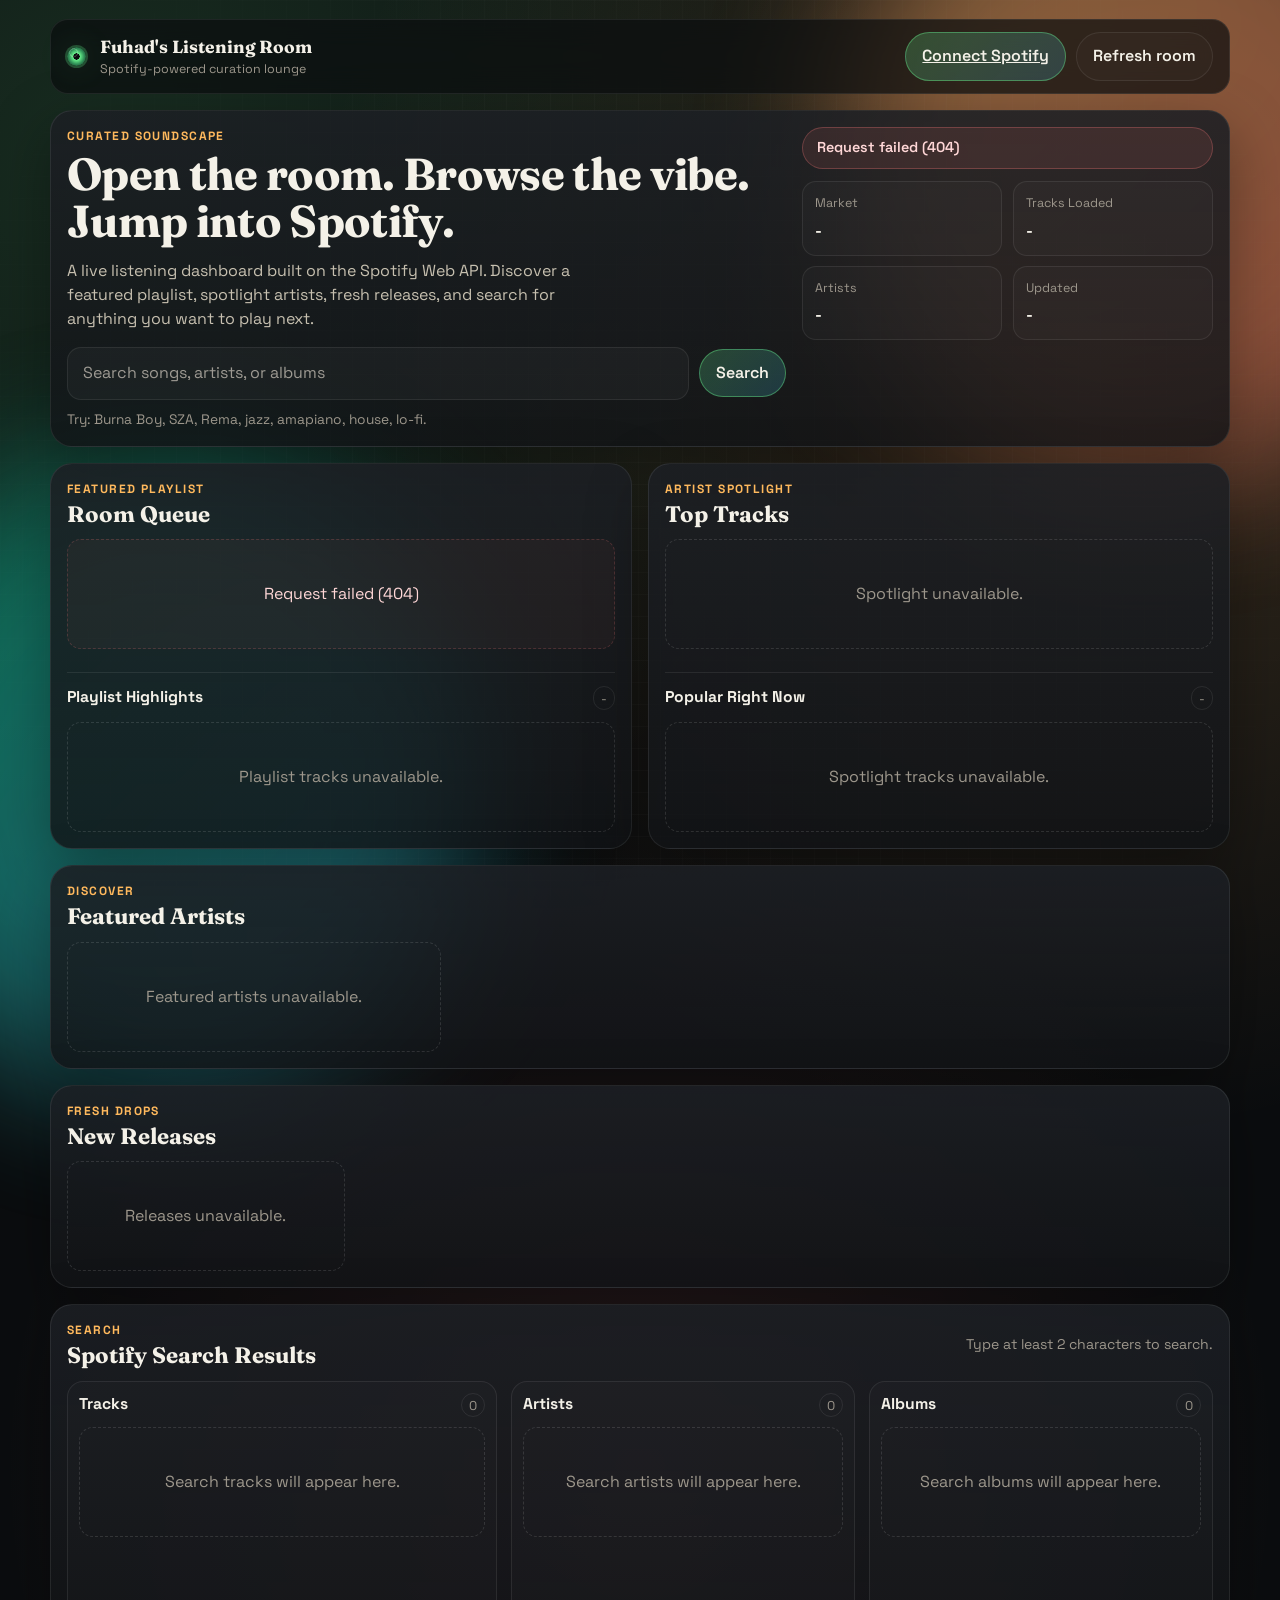
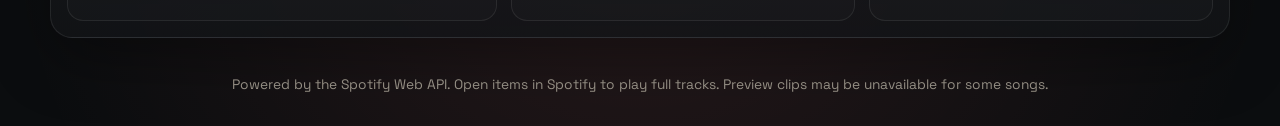
==== index.html @ 05f3fc16 "Add files via upload" ====
<!doctype html>
<html lang="en">
  <head>
    <meta charset="utf-8" />
    <meta name="viewport" content="width=device-width, initial-scale=1" />
    <meta
      name="description"
      content="Fuhad's Listening Room: a Spotify-powered listening lounge with playlist highlights, artist spotlights, new releases, and search."
    />
    <meta name="theme-color" content="#0b0d0f" />
    <title>Fuhad's Listening Room</title>
    <link rel="preconnect" href="https://fonts.googleapis.com" />
    <link rel="preconnect" href="https://fonts.gstatic.com" crossorigin />
    <link
      href="https://fonts.googleapis.com/css2?family=Fraunces:opsz,wght@9..144,600;9..144,700&family=Space+Grotesk:wght@400;500;700&display=swap"
      rel="stylesheet"
    />
    <link rel="stylesheet" href="styles.css" />
    <script src="app.js" defer></script>
  </head>
  <body>
    <div class="ambient ambient-a" aria-hidden="true"></div>
    <div class="ambient ambient-b" aria-hidden="true"></div>
    <div class="grain" aria-hidden="true"></div>

    <header class="site-header">
      <a class="brand" href="/" aria-label="Fuhad's Listening Room home">
        <span class="brand-mark" aria-hidden="true"></span>
        <span class="brand-text">
          <span class="brand-title">Fuhad's Listening Room</span>
          <span class="brand-subtitle">Spotify-powered curation lounge</span>
        </span>
      </a>
      <div class="header-actions">
        <a class="button button-accent" href="/api/login">Connect Spotify</a>
        <button id="refresh-room" class="button button-ghost" type="button">Refresh room</button>
      </div>
    </header>

    <main class="page-shell">
      <section class="panel hero-panel">
        <div class="hero-copy">
          <p class="eyebrow">Curated Soundscape</p>
          <h1>Open the room. Browse the vibe. Jump into Spotify.</h1>
          <p class="hero-description">
            A live listening dashboard built on the Spotify Web API. Discover a featured playlist,
            spotlight artists, fresh releases, and search for anything you want to play next.
          </p>
          <form id="search-form" class="search-form" role="search" novalidate>
            <label class="sr-only" for="search-input">Search Spotify</label>
            <input
              id="search-input"
              name="q"
              type="search"
              placeholder="Search songs, artists, or albums"
              minlength="2"
              autocomplete="off"
              spellcheck="false"
            />
            <button class="button button-accent" type="submit">Search</button>
          </form>
          <p class="search-hint">Try: Burna Boy, SZA, Rema, jazz, amapiano, house, lo-fi.</p>
        </div>

        <aside class="hero-meta" aria-label="Room status">
          <div class="status-pill" id="room-status" aria-live="polite">Initializing listening room...</div>
          <dl class="meta-grid">
            <div class="meta-item">
              <dt>Market</dt>
              <dd id="meta-market">-</dd>
            </div>
            <div class="meta-item">
              <dt>Tracks Loaded</dt>
              <dd id="meta-track-count">-</dd>
            </div>
            <div class="meta-item">
              <dt>Artists</dt>
              <dd id="meta-artist-count">-</dd>
            </div>
            <div class="meta-item">
              <dt>Updated</dt>
              <dd id="meta-updated">-</dd>
            </div>
          </dl>
        </aside>
      </section>

      <section class="two-column">
        <section class="panel" aria-labelledby="featured-playlist-title">
          <div class="panel-header">
            <div>
              <p class="eyebrow">Featured Playlist</p>
              <h2 id="featured-playlist-title">Room Queue</h2>
            </div>
          </div>
          <div id="featured-playlist" class="featured-playlist-shell"></div>
          <div class="list-shell">
            <div class="list-header">
              <h3>Playlist Highlights</h3>
              <span id="playlist-track-total" class="list-count">-</span>
            </div>
            <ol id="playlist-tracks" class="track-list"></ol>
          </div>
        </section>

        <section class="panel" aria-labelledby="spotlight-title">
          <div class="panel-header">
            <div>
              <p class="eyebrow">Artist Spotlight</p>
              <h2 id="spotlight-title">Top Tracks</h2>
            </div>
          </div>
          <div id="spotlight-artist" class="spotlight-artist-shell"></div>
          <div class="list-shell">
            <div class="list-header">
              <h3>Popular Right Now</h3>
              <span id="spotlight-track-total" class="list-count">-</span>
            </div>
            <ol id="spotlight-tracks" class="track-list"></ol>
          </div>
        </section>
      </section>

      <section class="panel" aria-labelledby="artists-title">
        <div class="panel-header">
          <div>
            <p class="eyebrow">Discover</p>
            <h2 id="artists-title">Featured Artists</h2>
          </div>
        </div>
        <div id="artists-grid" class="cards-grid artist-grid"></div>
      </section>

      <section class="panel" aria-labelledby="releases-title">
        <div class="panel-header">
          <div>
            <p class="eyebrow">Fresh Drops</p>
            <h2 id="releases-title">New Releases</h2>
          </div>
        </div>
        <div id="releases-grid" class="cards-grid release-grid"></div>
      </section>

      <section class="panel search-panel" aria-labelledby="search-results-title">
        <div class="panel-header">
          <div>
            <p class="eyebrow">Search</p>
            <h2 id="search-results-title">Spotify Search Results</h2>
          </div>
          <div id="search-state" class="panel-note" aria-live="polite">Type at least 2 characters to search.</div>
        </div>

        <div class="search-columns">
          <section class="search-column" aria-labelledby="search-tracks-title">
            <div class="column-header">
              <h3 id="search-tracks-title">Tracks</h3>
              <span id="search-tracks-count" class="list-count">0</span>
            </div>
            <div id="search-tracks" class="search-list"></div>
          </section>

          <section class="search-column" aria-labelledby="search-artists-title">
            <div class="column-header">
              <h3 id="search-artists-title">Artists</h3>
              <span id="search-artists-count" class="list-count">0</span>
            </div>
            <div id="search-artists" class="search-card-list"></div>
          </section>

          <section class="search-column" aria-labelledby="search-albums-title">
            <div class="column-header">
              <h3 id="search-albums-title">Albums</h3>
              <span id="search-albums-count" class="list-count">0</span>
            </div>
            <div id="search-albums" class="search-card-list"></div>
          </section>
        </div>
      </section>
    </main>

    <footer class="site-footer">
      <p>
        Powered by the Spotify Web API. Open items in Spotify to play full tracks. Preview clips may
        be unavailable for some songs.
      </p>
    </footer>

    <noscript>
      <div class="noscript-banner">
        JavaScript is required to load Spotify data for Fuhad's Listening Room.
      </div>
    </noscript>
  </body>
</html>
---- styles.css ----
:root{
  --bg:#0b0d0f;--panel:rgba(20,22,25,.82);--text:#f4f1e8;--muted:#c7c0b0;--muted2:#9d978c;
  --line:rgba(255,255,255,.08);--accent:#69f58e;--accent2:#ffb95d;--danger:#ff7a7a;
  --shadow:0 20px 60px rgba(0,0,0,.35);--r-lg:22px;--r-md:16px;--r-sm:12px;--max:1180px;
}
*,*::before,*::after{box-sizing:border-box}
html,body{margin:0;min-height:100%}
body{
  font-family:"Space Grotesk",system-ui,sans-serif;color:var(--text);line-height:1.5;position:relative;overflow-x:hidden;
  background:
    radial-gradient(circle at 10% 10%, rgba(105,245,142,.14), transparent 40%),
    radial-gradient(circle at 85% 20%, rgba(255,185,93,.18), transparent 45%),
    radial-gradient(circle at 50% 85%, rgba(255,120,120,.12), transparent 40%),
    var(--bg);
}
a{color:inherit} img{display:block;max-width:100%}
.sr-only{position:absolute;width:1px;height:1px;padding:0;margin:-1px;overflow:hidden;clip:rect(0,0,0,0);white-space:nowrap;border:0}

.ambient{position:fixed;pointer-events:none;z-index:-3;width:40rem;height:40rem;border-radius:999px;filter:blur(70px);opacity:.45}
.ambient-a{top:-10rem;right:-12rem;background:linear-gradient(135deg,#ffbf69,#ff6f61)}
.ambient-b{bottom:-12rem;left:-10rem;background:linear-gradient(135deg,#00cf91,#48d1ff)}
.grain{
  position:fixed;inset:0;pointer-events:none;z-index:-2;
  background-image:linear-gradient(rgba(255,255,255,.025) 1px, transparent 1px),linear-gradient(90deg, rgba(255,255,255,.02) 1px, transparent 1px);
  background-size:22px 22px;mask-image:radial-gradient(circle at center, black 45%, transparent 100%);
}

.site-header{
  width:min(calc(100% - 2rem), var(--max));margin:1.2rem auto 0;display:flex;align-items:center;justify-content:space-between;gap:1rem;
  position:sticky;top:0;z-index:20;padding:.75rem 1rem;border:1px solid var(--line);border-radius:18px;background:rgba(11,13,15,.7);backdrop-filter:blur(14px)
}
.brand{display:inline-flex;align-items:center;gap:.85rem;text-decoration:none;min-width:0}
.brand-mark{
  width:1.2rem;height:1.2rem;border-radius:50%;flex-shrink:0;
  background:
   radial-gradient(circle at 35% 30%, #fff0 18%, rgba(255,255,255,.18) 19%, rgba(255,255,255,.18) 24%, #fff0 25%),
   radial-gradient(circle at center, #0b0d0f 23%, #69f58e 24%, #2e8c55 58%, #121517 100%);
  box-shadow:0 0 0 2px rgba(105,245,142,.25),0 0 32px rgba(105,245,142,.2)
}
.brand-text{display:flex;flex-direction:column;min-width:0}
.brand-title{font-family:"Fraunces",Georgia,serif;font-size:1.1rem;font-weight:700;white-space:nowrap;overflow:hidden;text-overflow:ellipsis}
.brand-subtitle{font-size:.78rem;color:var(--muted2);white-space:nowrap;overflow:hidden;text-overflow:ellipsis}
.header-actions{display:flex;align-items:center;gap:.6rem}

.button{
  appearance:none;border:1px solid var(--line);border-radius:999px;padding:.7rem 1rem;font:inherit;font-weight:600;color:var(--text);
  background:rgba(255,255,255,.03);cursor:pointer;transition:transform .16s ease,border-color .16s ease,background-color .16s ease
}
.button:hover{transform:translateY(-1px);border-color:rgba(255,255,255,.18)}
.button:disabled{opacity:.6;cursor:progress;transform:none}
.button-ghost{background:rgba(255,255,255,.02)}
.button-accent{border-color:rgba(105,245,142,.4);background:linear-gradient(135deg, rgba(105,245,142,.22), rgba(72,209,255,.18))}
.button:focus-visible,input:focus-visible,.icon-link:focus-visible,.text-link:focus-visible{outline:2px solid var(--accent);outline-offset:2px}

.page-shell{width:min(calc(100% - 2rem), var(--max));margin:1rem auto 2.25rem;display:grid;gap:1rem}
.panel{
  position:relative;background:linear-gradient(180deg, rgba(28,31,36,.88), rgba(18,20,23,.82));
  border:1px solid var(--line);border-radius:var(--r-lg);box-shadow:var(--shadow);padding:1rem;overflow:hidden
}
.panel::before{
  content:"";position:absolute;inset:-1px;border-radius:inherit;padding:1px;
  background:linear-gradient(120deg, rgba(255,255,255,.08), rgba(255,255,255,0), rgba(105,245,142,.08));
  -webkit-mask:linear-gradient(#000 0 0) content-box, linear-gradient(#000 0 0);-webkit-mask-composite:xor;mask-composite:exclude;pointer-events:none
}
.hero-panel{display:grid;grid-template-columns:1.4fr minmax(220px,.8fr);gap:1rem;align-items:start}
.eyebrow{margin:0;color:var(--accent2);text-transform:uppercase;letter-spacing:.12em;font-size:.75rem;font-weight:700}
.hero-copy h1{margin:.35rem 0 0;font-family:"Fraunces",Georgia,serif;font-weight:700;font-size:clamp(1.9rem,4vw,2.8rem);line-height:1.05;letter-spacing:-.015em}
.hero-description{margin:.9rem 0 0;color:var(--muted);max-width:56ch}

.search-form{margin-top:1rem;display:flex;gap:.6rem;align-items:center}
.search-form input{
  flex:1;min-width:0;padding:.85rem .95rem;border-radius:14px;border:1px solid rgba(255,255,255,.08);
  background:rgba(255,255,255,.03);color:var(--text);font:inherit
}
.search-form input::placeholder{color:#9e9a93}
.search-hint{margin:.6rem 0 0;color:var(--muted2);font-size:.86rem}

.hero-meta{display:grid;gap:.75rem}
.status-pill{
  border:1px solid rgba(105,245,142,.22);background:rgba(105,245,142,.08);color:#d2ffe0;border-radius:999px;padding:.6rem .85rem;font-weight:600;font-size:.9rem
}
.status-pill.is-loading{border-color:rgba(255,185,93,.28);background:rgba(255,185,93,.08);color:#ffe4bd}
.status-pill.is-error{border-color:rgba(255,122,122,.28);background:rgba(255,122,122,.1);color:#ffd7d7}
.meta-grid{margin:0;display:grid;grid-template-columns:repeat(2,minmax(0,1fr));gap:.65rem}
.meta-item{margin:0;border:1px solid var(--line);border-radius:14px;background:rgba(255,255,255,.02);padding:.75rem}
.meta-item dt{color:var(--muted2);font-size:.78rem}
.meta-item dd{margin:.35rem 0 0;font-weight:700}

.two-column{display:grid;grid-template-columns:repeat(2,minmax(0,1fr));gap:1rem}
.panel-header{display:flex;align-items:flex-start;justify-content:space-between;gap:.75rem;margin-bottom:.8rem}
.panel-header h2{margin:.25rem 0 0;font-family:"Fraunces",Georgia,serif;font-size:1.4rem;line-height:1.1}
.panel-note{color:var(--muted2);font-size:.88rem;text-align:right}

.featured-playlist-shell,.spotlight-artist-shell{min-height:120px;margin-bottom:.8rem}
.feature-card{
  display:grid;grid-template-columns:96px minmax(0,1fr);gap:.85rem;padding:.75rem;border-radius:var(--r-md);
  border:1px solid var(--line);background:rgba(255,255,255,.025)
}
.feature-card img,.placeholder-art{
  width:96px;aspect-ratio:1/1;border-radius:14px;object-fit:cover;background:rgba(255,255,255,.04)
}
.placeholder-art{display:grid;place-items:center;color:var(--muted2);font-weight:700;border:1px solid var(--line)}
.feature-card h3{margin:0;font-size:1.05rem}
.feature-card p{margin:.35rem 0 0;color:var(--muted);font-size:.9rem}
.meta-line{margin-top:.55rem;display:flex;flex-wrap:wrap;gap:.4rem .65rem;color:var(--muted2);font-size:.82rem}
.pill{display:inline-flex;align-items:center;border-radius:999px;border:1px solid var(--line);background:rgba(255,255,255,.03);padding:.18rem .55rem;font-size:.76rem;color:var(--muted)}
.chip-row{display:flex;flex-wrap:wrap;gap:.4rem;margin-top:.6rem}
.chip{border-radius:999px;padding:.18rem .55rem;font-size:.75rem;font-weight:600;color:#ffedcf;background:rgba(255,185,93,.13);border:1px solid rgba(255,185,93,.16)}

.list-shell{border-top:1px solid var(--line);padding-top:.8rem}
.list-header,.column-header{display:flex;align-items:center;justify-content:space-between;gap:.6rem}
.list-header h3,.column-header h3{margin:0;font-size:.98rem}
.list-count{font-size:.8rem;color:var(--muted2);border-radius:999px;border:1px solid var(--line);padding:.1rem .45rem}

.track-list{list-style:none;margin:.75rem 0 0;padding:0;display:grid;gap:.45rem}
.track-row{
  display:grid;grid-template-columns:1.8rem 44px minmax(0,1fr) auto;gap:.65rem;align-items:center;
  padding:.4rem;border-radius:12px;border:1px solid transparent
}
.track-row:hover{background:rgba(255,255,255,.02);border-color:rgba(255,255,255,.04)}
.track-index{color:var(--muted2);text-align:center;font-size:.8rem}
.track-row img,.track-cover-fallback{
  width:44px;aspect-ratio:1/1;border-radius:10px;object-fit:cover;background:rgba(255,255,255,.04)
}
.track-cover-fallback{display:grid;place-items:center;color:var(--muted2);font-size:.75rem;border:1px solid var(--line)}
.track-copy{min-width:0}
.track-name{margin:0;font-weight:600;font-size:.9rem;white-space:nowrap;overflow:hidden;text-overflow:ellipsis}
.track-meta{margin:.15rem 0 0;color:var(--muted2);font-size:.78rem;white-space:nowrap;overflow:hidden;text-overflow:ellipsis}
.track-side{display:flex;align-items:center;gap:.45rem;color:var(--muted2);font-size:.78rem;white-space:nowrap}
.explicit-badge{
  display:inline-grid;place-items:center;width:1rem;height:1rem;border-radius:4px;border:1px solid var(--line);font-size:.62rem;color:var(--muted)
}
.icon-link{
  display:inline-flex;align-items:center;justify-content:center;width:1.85rem;height:1.85rem;border-radius:999px;border:1px solid var(--line);
  background:rgba(255,255,255,.02);text-decoration:none;transition:transform .16s ease,border-color .16s ease
}
.icon-link:hover{transform:translateY(-1px);border-color:rgba(105,245,142,.26)}
.icon-link::before{content:"↗";font-size:.9rem}

.text-link{color:#d7ffe3;text-decoration:none;font-size:.8rem;border-bottom:1px solid rgba(105,245,142,.3)}
.text-link:hover{border-bottom-color:rgba(105,245,142,.7)}

.cards-grid{display:grid;gap:.75rem}
.artist-grid{grid-template-columns:repeat(3,minmax(0,1fr))}
.release-grid{grid-template-columns:repeat(4,minmax(0,1fr))}
.media-card{
  display:grid;grid-template-columns:74px minmax(0,1fr);gap:.7rem;border:1px solid var(--line);
  background:rgba(255,255,255,.02);border-radius:14px;padding:.6rem
}
.media-card img,.media-card .placeholder-art{width:74px;aspect-ratio:1/1;border-radius:10px;object-fit:cover}
.media-card h3{margin:0;font-size:.95rem;line-height:1.15}
.media-card p{margin:.25rem 0 0;color:var(--muted2);font-size:.78rem}
.card-actions{margin-top:.55rem;display:flex;gap:.4rem;align-items:center;flex-wrap:wrap}

.search-panel .panel-header{align-items:center}
.search-columns{display:grid;grid-template-columns:1.25fr 1fr 1fr;gap:.85rem}
.search-column{
  border:1px solid var(--line);border-radius:var(--r-md);background:rgba(255,255,255,.015);
  padding:.7rem;min-height:240px
}
.search-list,.search-card-list{margin-top:.6rem;display:grid;gap:.5rem}
.search-list .track-row{padding:.3rem;grid-template-columns:1.6rem 40px minmax(0,1fr) auto}
.search-list .track-row img,.search-list .track-cover-fallback{width:40px}
.search-card{
  display:grid;grid-template-columns:58px minmax(0,1fr);gap:.55rem;border:1px solid var(--line);
  border-radius:12px;background:rgba(255,255,255,.02);padding:.45rem
}
.search-card img,.search-card .placeholder-art{width:58px;aspect-ratio:1/1;border-radius:8px;object-fit:cover}
.search-card h4{margin:0;font-size:.9rem;line-height:1.15}
.search-card p{margin:.2rem 0 0;font-size:.77rem;color:var(--muted2)}
.search-card .card-actions{margin-top:.45rem}

.empty-state,.error-state{
  display:grid;place-items:center;min-height:110px;border:1px dashed rgba(255,255,255,.12);border-radius:14px;color:var(--muted2);text-align:center;padding:.9rem
}
.error-state{border-color:rgba(255,122,122,.2);color:#ffd7d7;background:rgba(255,122,122,.04)}

.skeleton-block{
  border-radius:14px;
  background:linear-gradient(100deg, rgba(255,255,255,.03) 20%, rgba(255,255,255,.08) 50%, rgba(255,255,255,.03) 80%) 0 0/220% 100%;
  animation:shimmer 1.4s linear infinite
}
.skeleton-row{height:58px;border-radius:12px}
.skeleton-card{height:86px}

.site-footer{width:min(calc(100% - 2rem), var(--max));margin:0 auto 2rem;color:var(--muted2);font-size:.86rem;text-align:center}
.noscript-banner{
  position:fixed;inset:auto 1rem 1rem;border-radius:12px;border:1px solid rgba(255,122,122,.2);
  background:rgba(255,122,122,.08);color:#ffe1e1;padding:.8rem 1rem
}

@keyframes shimmer{from{background-position-x:0%}to{background-position-x:100%}}

@media (max-width:1080px){
  .hero-panel{grid-template-columns:1fr}
  .artist-grid{grid-template-columns:repeat(2,minmax(0,1fr))}
  .release-grid{grid-template-columns:repeat(3,minmax(0,1fr))}
  .search-columns{grid-template-columns:1fr}
}
@media (max-width:820px){.two-column{grid-template-columns:1fr}}
@media (max-width:640px){
  .site-header{padding:.65rem .75rem;border-radius:14px}
  .brand-subtitle{display:none}
  .button{padding:.65rem .85rem}
  .panel{padding:.8rem;border-radius:16px}
  .search-form{flex-direction:column;align-items:stretch}
  .feature-card{grid-template-columns:72px minmax(0,1fr)}
  .feature-card img,.feature-card .placeholder-art{width:72px}
  .track-row{grid-template-columns:1.6rem 40px minmax(0,1fr);gap:.55rem;align-items:start}
  .track-row .track-side{grid-column:3;margin-top:.15rem}
  .artist-grid,.release-grid{grid-template-columns:1fr}
  .media-card{grid-template-columns:64px minmax(0,1fr)}
  .media-card img,.media-card .placeholder-art{width:64px}
}
@media (prefers-reduced-motion:reduce){
  *,*::before,*::after{animation-duration:.001ms!important;animation-iteration-count:1!important;transition-duration:.001ms!important;scroll-behavior:auto!important}
}
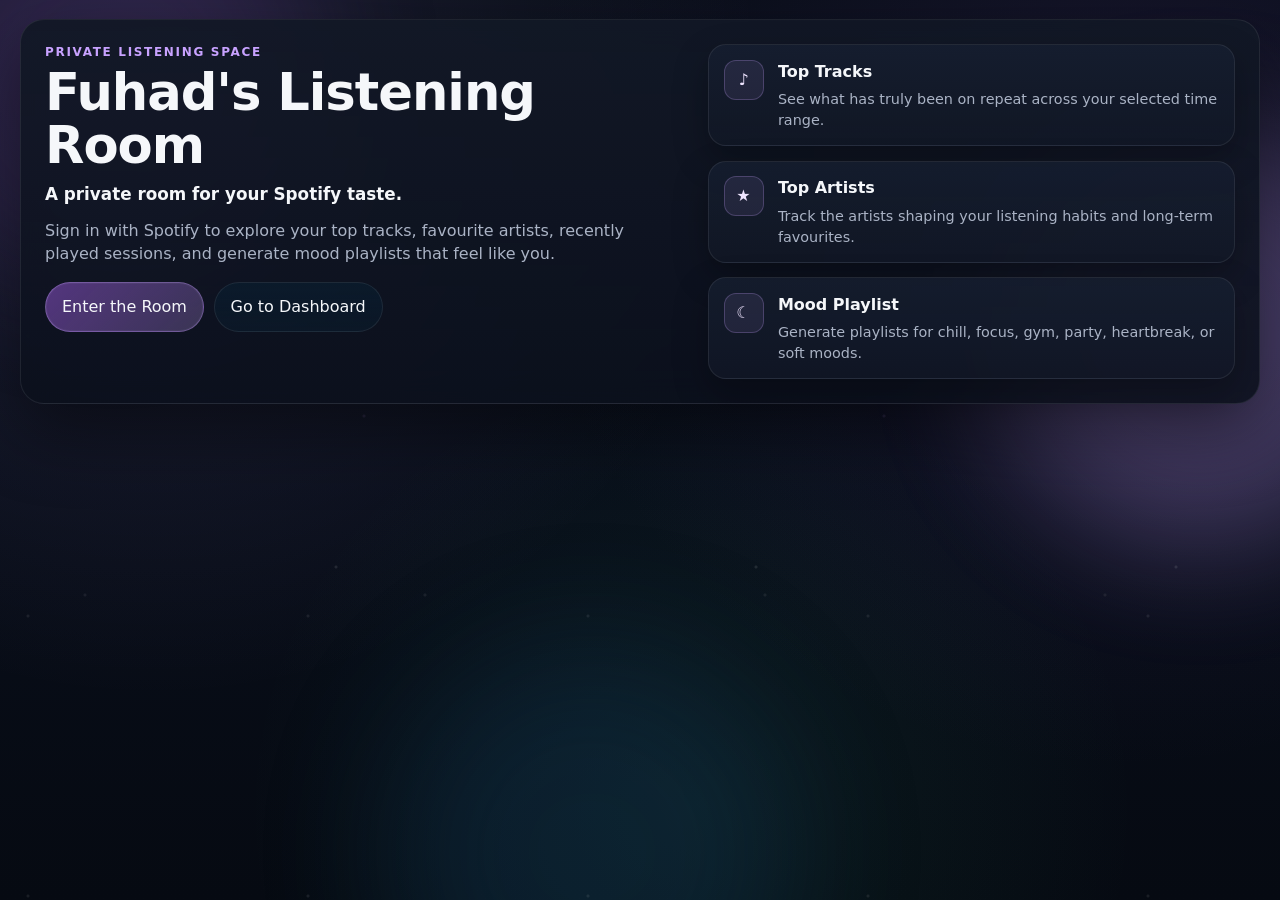
==== commit 064924ec: "Update index.html" ====
--- a/index.html
+++ b/index.html
@@ -3,192 +3,79 @@
   <head>
     <meta charset="utf-8" />
     <meta name="viewport" content="width=device-width, initial-scale=1" />
+    <meta name="theme-color" content="#121826" />
     <meta
       name="description"
-      content="Fuhad's Listening Room: a Spotify-powered listening lounge with playlist highlights, artist spotlights, new releases, and search."
+      content="Fuhad's Listening Room is a private Spotify-powered room for your music taste."
     />
-    <meta name="theme-color" content="#0b0d0f" />
     <title>Fuhad's Listening Room</title>
-    <link rel="preconnect" href="https://fonts.googleapis.com" />
-    <link rel="preconnect" href="https://fonts.gstatic.com" crossorigin />
-    <link
-      href="https://fonts.googleapis.com/css2?family=Fraunces:opsz,wght@9..144,600;9..144,700&family=Space+Grotesk:wght@400;500;700&display=swap"
-      rel="stylesheet"
-    />
-    <link rel="stylesheet" href="styles.css" />
-    <script src="app.js" defer></script>
+    <link rel="stylesheet" href="/styles.css" />
   </head>
-  <body>
-    <div class="ambient ambient-a" aria-hidden="true"></div>
-    <div class="ambient ambient-b" aria-hidden="true"></div>
-    <div class="grain" aria-hidden="true"></div>
+  <body class="landing-page">
+    <div class="cosmos-bg" aria-hidden="true">
+      <span class="orb orb-a"></span>
+      <span class="orb orb-b"></span>
+      <span class="orb orb-c"></span>
+      <span class="stars"></span>
+    </div>
 
-    <header class="site-header">
-      <a class="brand" href="/" aria-label="Fuhad's Listening Room home">
-        <span class="brand-mark" aria-hidden="true"></span>
-        <span class="brand-text">
-          <span class="brand-title">Fuhad's Listening Room</span>
-          <span class="brand-subtitle">Spotify-powered curation lounge</span>
-        </span>
-      </a>
-      <div class="header-actions">
-        <a class="button button-accent" href="/api/login">Connect Spotify</a>
-        <button id="refresh-room" class="button button-ghost" type="button">Refresh room</button>
-      </div>
-    </header>
+    <main class="site-shell">
+      <section class="hero-card">
+        <div class="hero-copy">
+          <p class="kicker">Private Listening Space</p>
+          <h1>Fuhad's Listening Room</h1>
+          <p class="tagline">A private room for your Spotify taste.</p>
+          <p class="lede">
+            Sign in with Spotify to explore your top tracks, favourite artists, recently played
+            sessions, and generate mood playlists that feel like you.
+          </p>
 
-    <main class="page-shell">
-      <section class="panel hero-panel">
-        <div class="hero-copy">
-          <p class="eyebrow">Curated Soundscape</p>
-          <h1>Open the room. Browse the vibe. Jump into Spotify.</h1>
-          <p class="hero-description">
-            A live listening dashboard built on the Spotify Web API. Discover a featured playlist,
-            spotlight artists, fresh releases, and search for anything you want to play next.
-          </p>
-          <form id="search-form" class="search-form" role="search" novalidate>
-            <label class="sr-only" for="search-input">Search Spotify</label>
-            <input
-              id="search-input"
-              name="q"
-              type="search"
-              placeholder="Search songs, artists, or albums"
-              minlength="2"
-              autocomplete="off"
-              spellcheck="false"
-            />
-            <button class="button button-accent" type="submit">Search</button>
-          </form>
-          <p class="search-hint">Try: Burna Boy, SZA, Rema, jazz, amapiano, house, lo-fi.</p>
+          <div id="landing-error" class="banner banner-error hidden" role="alert"></div>
+
+          <div class="hero-actions">
+            <a class="btn btn-primary" href="/api/login">Enter the Room</a>
+            <a class="btn btn-secondary" href="/app.html">Go to Dashboard</a>
+          </div>
         </div>
 
-        <aside class="hero-meta" aria-label="Room status">
-          <div class="status-pill" id="room-status" aria-live="polite">Initializing listening room...</div>
-          <dl class="meta-grid">
-            <div class="meta-item">
-              <dt>Market</dt>
-              <dd id="meta-market">-</dd>
+        <div class="hero-preview" aria-label="Feature previews">
+          <article class="preview-card">
+            <div class="preview-icon" aria-hidden="true">♪</div>
+            <div>
+              <h2>Top Tracks</h2>
+              <p>See what has truly been on repeat across your selected time range.</p>
             </div>
-            <div class="meta-item">
-              <dt>Tracks Loaded</dt>
-              <dd id="meta-track-count">-</dd>
+          </article>
+
+          <article class="preview-card">
+            <div class="preview-icon" aria-hidden="true">★</div>
+            <div>
+              <h2>Top Artists</h2>
+              <p>Track the artists shaping your listening habits and long-term favourites.</p>
             </div>
-            <div class="meta-item">
-              <dt>Artists</dt>
-              <dd id="meta-artist-count">-</dd>
+          </article>
+
+          <article class="preview-card">
+            <div class="preview-icon" aria-hidden="true">☾</div>
+            <div>
+              <h2>Mood Playlist</h2>
+              <p>Generate playlists for chill, focus, gym, party, heartbreak, or soft moods.</p>
             </div>
-            <div class="meta-item">
-              <dt>Updated</dt>
-              <dd id="meta-updated">-</dd>
-            </div>
-          </dl>
-        </aside>
-      </section>
-
-      <section class="two-column">
-        <section class="panel" aria-labelledby="featured-playlist-title">
-          <div class="panel-header">
-            <div>
-              <p class="eyebrow">Featured Playlist</p>
-              <h2 id="featured-playlist-title">Room Queue</h2>
-            </div>
-          </div>
-          <div id="featured-playlist" class="featured-playlist-shell"></div>
-          <div class="list-shell">
-            <div class="list-header">
-              <h3>Playlist Highlights</h3>
-              <span id="playlist-track-total" class="list-count">-</span>
-            </div>
-            <ol id="playlist-tracks" class="track-list"></ol>
-          </div>
-        </section>
-
-        <section class="panel" aria-labelledby="spotlight-title">
-          <div class="panel-header">
-            <div>
-              <p class="eyebrow">Artist Spotlight</p>
-              <h2 id="spotlight-title">Top Tracks</h2>
-            </div>
-          </div>
-          <div id="spotlight-artist" class="spotlight-artist-shell"></div>
-          <div class="list-shell">
-            <div class="list-header">
-              <h3>Popular Right Now</h3>
-              <span id="spotlight-track-total" class="list-count">-</span>
-            </div>
-            <ol id="spotlight-tracks" class="track-list"></ol>
-          </div>
-        </section>
-      </section>
-
-      <section class="panel" aria-labelledby="artists-title">
-        <div class="panel-header">
-          <div>
-            <p class="eyebrow">Discover</p>
-            <h2 id="artists-title">Featured Artists</h2>
-          </div>
-        </div>
-        <div id="artists-grid" class="cards-grid artist-grid"></div>
-      </section>
-
-      <section class="panel" aria-labelledby="releases-title">
-        <div class="panel-header">
-          <div>
-            <p class="eyebrow">Fresh Drops</p>
-            <h2 id="releases-title">New Releases</h2>
-          </div>
-        </div>
-        <div id="releases-grid" class="cards-grid release-grid"></div>
-      </section>
-
-      <section class="panel search-panel" aria-labelledby="search-results-title">
-        <div class="panel-header">
-          <div>
-            <p class="eyebrow">Search</p>
-            <h2 id="search-results-title">Spotify Search Results</h2>
-          </div>
-          <div id="search-state" class="panel-note" aria-live="polite">Type at least 2 characters to search.</div>
-        </div>
-
-        <div class="search-columns">
-          <section class="search-column" aria-labelledby="search-tracks-title">
-            <div class="column-header">
-              <h3 id="search-tracks-title">Tracks</h3>
-              <span id="search-tracks-count" class="list-count">0</span>
-            </div>
-            <div id="search-tracks" class="search-list"></div>
-          </section>
-
-          <section class="search-column" aria-labelledby="search-artists-title">
-            <div class="column-header">
-              <h3 id="search-artists-title">Artists</h3>
-              <span id="search-artists-count" class="list-count">0</span>
-            </div>
-            <div id="search-artists" class="search-card-list"></div>
-          </section>
-
-          <section class="search-column" aria-labelledby="search-albums-title">
-            <div class="column-header">
-              <h3 id="search-albums-title">Albums</h3>
-              <span id="search-albums-count" class="list-count">0</span>
-            </div>
-            <div id="search-albums" class="search-card-list"></div>
-          </section>
+          </article>
         </div>
       </section>
     </main>
 
-    <footer class="site-footer">
-      <p>
-        Powered by the Spotify Web API. Open items in Spotify to play full tracks. Preview clips may
-        be unavailable for some songs.
-      </p>
-    </footer>
-
-    <noscript>
-      <div class="noscript-banner">
-        JavaScript is required to load Spotify data for Fuhad's Listening Room.
-      </div>
-    </noscript>
+    <script>
+      (function () {
+        const params = new URLSearchParams(window.location.search);
+        const rawError = params.get("error");
+        if (!rawError) return;
+        const banner = document.getElementById("landing-error");
+        if (!banner) return;
+        banner.textContent = rawError;
+        banner.classList.remove("hidden");
+      })();
+    </script>
   </body>
 </html>
--- a/styles.css
+++ b/styles.css
@@ -1,217 +1,856 @@
-:root{
-  --bg:#0b0d0f;--panel:rgba(20,22,25,.82);--text:#f4f1e8;--muted:#c7c0b0;--muted2:#9d978c;
-  --line:rgba(255,255,255,.08);--accent:#69f58e;--accent2:#ffb95d;--danger:#ff7a7a;
-  --shadow:0 20px 60px rgba(0,0,0,.35);--r-lg:22px;--r-md:16px;--r-sm:12px;--max:1180px;
-}
-*,*::before,*::after{box-sizing:border-box}
-html,body{margin:0;min-height:100%}
-body{
-  font-family:"Space Grotesk",system-ui,sans-serif;color:var(--text);line-height:1.5;position:relative;overflow-x:hidden;
+:root {
+  --color-primary: #5e3b8c;
+  --color-secondary: #0b1c2d;
+  --color-accent: #c8a2ff;
+  --color-surface: #121826;
+  --color-surface-2: #161f31;
+  --color-surface-3: #1b2640;
+  --color-text: #f5f7fa;
+  --color-text-2: #aab3c5;
+  --color-success: #3ddc97;
+  --color-error: #ff5c7a;
+  --color-warning: #ffcb6b;
+  --line: rgba(255, 255, 255, 0.08);
+  --line-strong: rgba(200, 162, 255, 0.24);
+  --shadow-lg: 0 28px 70px rgba(0, 0, 0, 0.45);
+  --shadow-md: 0 14px 35px rgba(0, 0, 0, 0.28);
+  --radius-xl: 24px;
+  --radius-lg: 18px;
+  --radius-md: 14px;
+  --radius-sm: 10px;
+  --container: 1240px;
+  --space-1: 0.35rem;
+  --space-2: 0.6rem;
+  --space-3: 0.9rem;
+  --space-4: 1.2rem;
+  --space-5: 1.6rem;
+  --space-6: 2.2rem;
+}
+
+*,
+*::before,
+*::after {
+  box-sizing: border-box;
+}
+
+html,
+body {
+  margin: 0;
+  min-height: 100%;
+}
+
+body {
+  font-family: ui-sans-serif, system-ui, -apple-system, "Segoe UI", sans-serif;
+  color: var(--color-text);
   background:
-    radial-gradient(circle at 10% 10%, rgba(105,245,142,.14), transparent 40%),
-    radial-gradient(circle at 85% 20%, rgba(255,185,93,.18), transparent 45%),
-    radial-gradient(circle at 50% 85%, rgba(255,120,120,.12), transparent 40%),
-    var(--bg);
-}
-a{color:inherit} img{display:block;max-width:100%}
-.sr-only{position:absolute;width:1px;height:1px;padding:0;margin:-1px;overflow:hidden;clip:rect(0,0,0,0);white-space:nowrap;border:0}
-
-.ambient{position:fixed;pointer-events:none;z-index:-3;width:40rem;height:40rem;border-radius:999px;filter:blur(70px);opacity:.45}
-.ambient-a{top:-10rem;right:-12rem;background:linear-gradient(135deg,#ffbf69,#ff6f61)}
-.ambient-b{bottom:-12rem;left:-10rem;background:linear-gradient(135deg,#00cf91,#48d1ff)}
-.grain{
-  position:fixed;inset:0;pointer-events:none;z-index:-2;
-  background-image:linear-gradient(rgba(255,255,255,.025) 1px, transparent 1px),linear-gradient(90deg, rgba(255,255,255,.02) 1px, transparent 1px);
-  background-size:22px 22px;mask-image:radial-gradient(circle at center, black 45%, transparent 100%);
-}
-
-.site-header{
-  width:min(calc(100% - 2rem), var(--max));margin:1.2rem auto 0;display:flex;align-items:center;justify-content:space-between;gap:1rem;
-  position:sticky;top:0;z-index:20;padding:.75rem 1rem;border:1px solid var(--line);border-radius:18px;background:rgba(11,13,15,.7);backdrop-filter:blur(14px)
-}
-.brand{display:inline-flex;align-items:center;gap:.85rem;text-decoration:none;min-width:0}
-.brand-mark{
-  width:1.2rem;height:1.2rem;border-radius:50%;flex-shrink:0;
+    radial-gradient(circle at 12% 10%, rgba(200, 162, 255, 0.12), transparent 44%),
+    radial-gradient(circle at 88% 18%, rgba(94, 59, 140, 0.18), transparent 45%),
+    radial-gradient(circle at 54% 90%, rgba(61, 220, 151, 0.08), transparent 42%),
+    linear-gradient(180deg, #070d17, #090f1c 38%, #060a12 100%);
+  line-height: 1.45;
+}
+
+a {
+  color: inherit;
+  text-decoration: none;
+}
+
+img {
+  display: block;
+  width: 100%;
+  height: auto;
+}
+
+button,
+input {
+  font: inherit;
+}
+
+.hidden {
+  display: none !important;
+}
+
+.cosmos-bg {
+  position: fixed;
+  inset: 0;
+  pointer-events: none;
+  z-index: -2;
+  overflow: hidden;
+}
+
+.orb {
+  position: absolute;
+  display: block;
+  width: 26rem;
+  height: 26rem;
+  border-radius: 50%;
+  filter: blur(64px);
+  opacity: 0.28;
+}
+
+.orb-a {
+  top: -8rem;
+  left: -6rem;
+  background: #5e3b8c;
+}
+
+.orb-b {
+  top: 8rem;
+  right: -8rem;
+  background: #c8a2ff;
+}
+
+.orb-c {
+  bottom: -10rem;
+  left: 30%;
+  background: #133d64;
+}
+
+.stars {
+  position: absolute;
+  inset: 0;
+  background-image:
+    radial-gradient(circle at 10% 20%, rgba(255,255,255,.15) 0 1px, transparent 2px),
+    radial-gradient(circle at 25% 75%, rgba(255,255,255,.12) 0 1px, transparent 2px),
+    radial-gradient(circle at 80% 35%, rgba(255,255,255,.18) 0 1px, transparent 2px),
+    radial-gradient(circle at 70% 80%, rgba(200,162,255,.2) 0 1px, transparent 2px);
+  background-size: 280px 280px, 340px 340px, 420px 420px, 520px 520px;
+  opacity: 0.55;
+}
+
+.site-shell,
+.dashboard-shell {
+  width: min(calc(100% - 1rem), var(--container));
+  margin-inline: auto;
+  padding: 1rem 0 1.25rem;
+}
+
+.hero-card,
+.panel,
+.topbar {
+  border: 1px solid var(--line);
+  background: linear-gradient(180deg, rgba(18, 24, 38, 0.95), rgba(11, 16, 28, 0.88));
+  border-radius: var(--radius-xl);
+  box-shadow: var(--shadow-lg);
+  backdrop-filter: blur(14px);
+}
+
+.hero-card {
+  display: grid;
+  gap: var(--space-4);
+  padding: 1rem;
+}
+
+.hero-copy h1 {
+  margin: 0.3rem 0 0;
+  font-size: clamp(1.9rem, 7vw, 3.2rem);
+  line-height: 1.02;
+  letter-spacing: -0.02em;
+}
+
+.kicker {
+  margin: 0;
+  font-size: 0.75rem;
+  letter-spacing: 0.14em;
+  text-transform: uppercase;
+  color: var(--color-accent);
+  font-weight: 700;
+}
+
+.tagline {
+  margin: 0.7rem 0 0;
+  color: var(--color-text);
+  font-size: 1.05rem;
+  font-weight: 600;
+}
+
+.lede {
+  margin: 0.8rem 0 0;
+  color: var(--color-text-2);
+  max-width: 58ch;
+}
+
+.hero-actions {
+  margin-top: 1rem;
+  display: flex;
+  flex-wrap: wrap;
+  gap: var(--space-2);
+}
+
+.btn {
+  display: inline-flex;
+  align-items: center;
+  justify-content: center;
+  gap: 0.45rem;
+  border: 1px solid var(--line);
+  border-radius: 999px;
+  padding: 0.8rem 1rem;
+  color: var(--color-text);
+  background: rgba(255, 255, 255, 0.02);
+  transition: transform 160ms ease, border-color 160ms ease, background-color 160ms ease, box-shadow 160ms ease;
+  cursor: pointer;
+}
+
+.btn:hover {
+  transform: translateY(-1px);
+  border-color: rgba(255,255,255,.18);
+}
+
+.btn:focus-visible,
+.tab:focus-visible,
+.chip-btn:focus-visible,
+input:focus-visible {
+  outline: 2px solid var(--color-accent);
+  outline-offset: 2px;
+}
+
+.btn:disabled {
+  opacity: 0.6;
+  cursor: not-allowed;
+  transform: none;
+}
+
+.btn-primary {
+  background: linear-gradient(135deg, rgba(94,59,140,.88), rgba(200,162,255,.24));
+  border-color: rgba(200,162,255,.34);
+  box-shadow: inset 0 0 0 1px rgba(255,255,255,.04);
+}
+
+.btn-secondary {
+  background: linear-gradient(180deg, rgba(11,28,45,.86), rgba(11,28,45,.55));
+}
+
+.btn-ghost {
+  background: rgba(255,255,255,.015);
+}
+
+.btn-small {
+  padding: 0.45rem 0.8rem;
+  font-size: 0.86rem;
+}
+
+.banner {
+  margin-top: 0.95rem;
+  border-radius: var(--radius-md);
+  padding: 0.75rem 0.85rem;
+  border: 1px solid var(--line);
+}
+
+.banner-error {
+  border-color: rgba(255, 92, 122, 0.28);
+  background: rgba(255, 92, 122, 0.09);
+  color: #ffd5de;
+}
+
+.hero-preview {
+  display: grid;
+  gap: var(--space-3);
+}
+
+.preview-card {
+  display: grid;
+  grid-template-columns: 2.5rem 1fr;
+  gap: var(--space-3);
+  padding: 0.9rem;
+  border-radius: var(--radius-lg);
+  border: 1px solid var(--line);
+  background: linear-gradient(180deg, rgba(22,31,49,.8), rgba(18,24,38,.75));
+  box-shadow: var(--shadow-md);
+}
+
+.preview-card h2 {
+  margin: 0;
+  font-size: 1rem;
+}
+
+.preview-card p {
+  margin: 0.4rem 0 0;
+  color: var(--color-text-2);
+  font-size: 0.9rem;
+}
+
+.preview-icon {
+  width: 2.5rem;
+  height: 2.5rem;
+  display: grid;
+  place-items: center;
+  border-radius: 12px;
+  border: 1px solid rgba(200,162,255,.24);
+  background: rgba(200,162,255,.09);
+  color: #efe4ff;
+}
+
+.topbar {
+  padding: 0.95rem;
+  display: flex;
+  flex-wrap: wrap;
+  gap: var(--space-3);
+  align-items: center;
+  justify-content: space-between;
+}
+
+.brand-block h1 {
+  margin: 0.25rem 0 0;
+  font-size: clamp(1.25rem, 3vw, 1.8rem);
+}
+
+.topbar-actions {
+  display: flex;
+  flex-wrap: wrap;
+  gap: var(--space-2);
+}
+
+.tabs-panel {
+  margin-top: var(--space-4);
+  padding: 0.85rem;
+}
+
+.tabs {
+  display: grid;
+  grid-template-columns: 1fr;
+  gap: 0.5rem;
+}
+
+.tab {
+  border: 1px solid var(--line);
+  background: rgba(255,255,255,.02);
+  color: var(--color-text);
+  border-radius: 999px;
+  padding: 0.75rem 0.9rem;
+  cursor: pointer;
+  transition: border-color 150ms ease, background-color 150ms ease, transform 150ms ease;
+}
+
+.tab:hover {
+  transform: translateY(-1px);
+}
+
+.tab.is-active {
+  border-color: rgba(200,162,255,.44);
+  background: linear-gradient(180deg, rgba(94,59,140,.35), rgba(94,59,140,.18));
+}
+
+.subtle-text {
+  color: var(--color-text-2);
+  margin-top: 0.7rem;
+  font-size: 0.9rem;
+}
+
+.dashboard-grid {
+  margin-top: var(--space-4);
+  display: grid;
+  gap: var(--space-4);
+}
+
+.panel {
+  padding: 0.95rem;
+}
+
+.panel-head {
+  display: flex;
+  align-items: flex-start;
+  justify-content: space-between;
+  gap: var(--space-2);
+  margin-bottom: var(--space-3);
+}
+
+.panel-head h2 {
+  margin: 0.2rem 0 0;
+  font-size: 1.15rem;
+}
+
+.cards-grid {
+  display: grid;
+  gap: var(--space-3);
+}
+
+.track-grid {
+  grid-template-columns: 1fr;
+}
+
+.artist-grid {
+  grid-template-columns: repeat(2, minmax(0, 1fr));
+}
+
+.music-card,
+.artist-card,
+.result-card {
+  border: 1px solid var(--line);
+  border-radius: var(--radius-lg);
+  background: linear-gradient(180deg, rgba(22,31,49,.85), rgba(18,24,38,.85));
+  overflow: hidden;
+}
+
+.music-card {
+  display: grid;
+  grid-template-columns: 64px 1fr;
+  gap: 0.8rem;
+  padding: 0.75rem;
+}
+
+.music-card img,
+.art-fallback {
+  width: 64px;
+  height: 64px;
+  border-radius: 12px;
+  object-fit: cover;
+  flex-shrink: 0;
+}
+
+.art-fallback {
+  display: grid;
+  place-items: center;
+  border: 1px solid var(--line);
+  background: rgba(255,255,255,.03);
+  color: var(--color-text-2);
+}
+
+.music-card h3,
+.artist-card h3,
+.result-card h3 {
+  margin: 0;
+  font-size: 0.96rem;
+  line-height: 1.2;
+}
+
+.muted {
+  color: var(--color-text-2);
+}
+
+.music-meta,
+.artist-meta {
+  margin-top: 0.35rem;
+  color: var(--color-text-2);
+  font-size: 0.82rem;
+}
+
+.music-rank {
+  display: inline-flex;
+  align-items: center;
+  margin-top: 0.45rem;
+  font-size: 0.75rem;
+  color: #e5d4ff;
+  background: rgba(200,162,255,.12);
+  border: 1px solid rgba(200,162,255,.16);
+  border-radius: 999px;
+  padding: 0.15rem 0.45rem;
+}
+
+.artist-card {
+  padding: 0.75rem;
+  display: grid;
+  gap: 0.7rem;
+}
+
+.artist-card img,
+.artist-avatar-fallback {
+  width: 100%;
+  aspect-ratio: 1 / 1;
+  border-radius: 14px;
+  object-fit: cover;
+}
+
+.artist-avatar-fallback {
+  display: grid;
+  place-items: center;
+  border: 1px solid var(--line);
+  background: rgba(255,255,255,.03);
+  color: var(--color-text-2);
+}
+
+.recent-list {
+  display: grid;
+  gap: 0.65rem;
+}
+
+.recent-row {
+  display: grid;
+  grid-template-columns: 44px 1fr auto;
+  gap: 0.7rem;
+  align-items: center;
+  border: 1px solid var(--line);
+  border-radius: var(--radius-md);
+  background: rgba(255,255,255,.015);
+  padding: 0.45rem;
+}
+
+.recent-row img,
+.recent-row .art-fallback {
+  width: 44px;
+  height: 44px;
+  border-radius: 10px;
+}
+
+.recent-row-title {
+  margin: 0;
+  font-size: 0.9rem;
+}
+
+.recent-row-meta {
+  margin: 0.18rem 0 0;
+  color: var(--color-text-2);
+  font-size: 0.77rem;
+}
+
+.recent-row-time {
+  color: var(--color-text-2);
+  font-size: 0.78rem;
+  white-space: nowrap;
+}
+
+.empty-state,
+.inline-error {
+  border: 1px dashed rgba(255,255,255,.14);
+  border-radius: var(--radius-md);
+  padding: 0.9rem;
+  color: var(--color-text-2);
+  background: rgba(255,255,255,.01);
+}
+
+.inline-error {
+  border-color: rgba(255,92,122,.2);
+  background: rgba(255,92,122,.05);
+  color: #ffd7de;
+}
+
+.inline-error .btn {
+  margin-top: 0.65rem;
+}
+
+.skeleton-grid {
+  display: grid;
+  gap: var(--space-3);
+}
+
+.skeleton,
+.spinner {
+  border-radius: var(--radius-md);
+}
+
+.skeleton {
+  min-height: 80px;
   background:
-   radial-gradient(circle at 35% 30%, #fff0 18%, rgba(255,255,255,.18) 19%, rgba(255,255,255,.18) 24%, #fff0 25%),
-   radial-gradient(circle at center, #0b0d0f 23%, #69f58e 24%, #2e8c55 58%, #121517 100%);
-  box-shadow:0 0 0 2px rgba(105,245,142,.25),0 0 32px rgba(105,245,142,.2)
-}
-.brand-text{display:flex;flex-direction:column;min-width:0}
-.brand-title{font-family:"Fraunces",Georgia,serif;font-size:1.1rem;font-weight:700;white-space:nowrap;overflow:hidden;text-overflow:ellipsis}
-.brand-subtitle{font-size:.78rem;color:var(--muted2);white-space:nowrap;overflow:hidden;text-overflow:ellipsis}
-.header-actions{display:flex;align-items:center;gap:.6rem}
-
-.button{
-  appearance:none;border:1px solid var(--line);border-radius:999px;padding:.7rem 1rem;font:inherit;font-weight:600;color:var(--text);
-  background:rgba(255,255,255,.03);cursor:pointer;transition:transform .16s ease,border-color .16s ease,background-color .16s ease
-}
-.button:hover{transform:translateY(-1px);border-color:rgba(255,255,255,.18)}
-.button:disabled{opacity:.6;cursor:progress;transform:none}
-.button-ghost{background:rgba(255,255,255,.02)}
-.button-accent{border-color:rgba(105,245,142,.4);background:linear-gradient(135deg, rgba(105,245,142,.22), rgba(72,209,255,.18))}
-.button:focus-visible,input:focus-visible,.icon-link:focus-visible,.text-link:focus-visible{outline:2px solid var(--accent);outline-offset:2px}
-
-.page-shell{width:min(calc(100% - 2rem), var(--max));margin:1rem auto 2.25rem;display:grid;gap:1rem}
-.panel{
-  position:relative;background:linear-gradient(180deg, rgba(28,31,36,.88), rgba(18,20,23,.82));
-  border:1px solid var(--line);border-radius:var(--r-lg);box-shadow:var(--shadow);padding:1rem;overflow:hidden
-}
-.panel::before{
-  content:"";position:absolute;inset:-1px;border-radius:inherit;padding:1px;
-  background:linear-gradient(120deg, rgba(255,255,255,.08), rgba(255,255,255,0), rgba(105,245,142,.08));
-  -webkit-mask:linear-gradient(#000 0 0) content-box, linear-gradient(#000 0 0);-webkit-mask-composite:xor;mask-composite:exclude;pointer-events:none
-}
-.hero-panel{display:grid;grid-template-columns:1.4fr minmax(220px,.8fr);gap:1rem;align-items:start}
-.eyebrow{margin:0;color:var(--accent2);text-transform:uppercase;letter-spacing:.12em;font-size:.75rem;font-weight:700}
-.hero-copy h1{margin:.35rem 0 0;font-family:"Fraunces",Georgia,serif;font-weight:700;font-size:clamp(1.9rem,4vw,2.8rem);line-height:1.05;letter-spacing:-.015em}
-.hero-description{margin:.9rem 0 0;color:var(--muted);max-width:56ch}
-
-.search-form{margin-top:1rem;display:flex;gap:.6rem;align-items:center}
-.search-form input{
-  flex:1;min-width:0;padding:.85rem .95rem;border-radius:14px;border:1px solid rgba(255,255,255,.08);
-  background:rgba(255,255,255,.03);color:var(--text);font:inherit
-}
-.search-form input::placeholder{color:#9e9a93}
-.search-hint{margin:.6rem 0 0;color:var(--muted2);font-size:.86rem}
-
-.hero-meta{display:grid;gap:.75rem}
-.status-pill{
-  border:1px solid rgba(105,245,142,.22);background:rgba(105,245,142,.08);color:#d2ffe0;border-radius:999px;padding:.6rem .85rem;font-weight:600;font-size:.9rem
-}
-.status-pill.is-loading{border-color:rgba(255,185,93,.28);background:rgba(255,185,93,.08);color:#ffe4bd}
-.status-pill.is-error{border-color:rgba(255,122,122,.28);background:rgba(255,122,122,.1);color:#ffd7d7}
-.meta-grid{margin:0;display:grid;grid-template-columns:repeat(2,minmax(0,1fr));gap:.65rem}
-.meta-item{margin:0;border:1px solid var(--line);border-radius:14px;background:rgba(255,255,255,.02);padding:.75rem}
-.meta-item dt{color:var(--muted2);font-size:.78rem}
-.meta-item dd{margin:.35rem 0 0;font-weight:700}
-
-.two-column{display:grid;grid-template-columns:repeat(2,minmax(0,1fr));gap:1rem}
-.panel-header{display:flex;align-items:flex-start;justify-content:space-between;gap:.75rem;margin-bottom:.8rem}
-.panel-header h2{margin:.25rem 0 0;font-family:"Fraunces",Georgia,serif;font-size:1.4rem;line-height:1.1}
-.panel-note{color:var(--muted2);font-size:.88rem;text-align:right}
-
-.featured-playlist-shell,.spotlight-artist-shell{min-height:120px;margin-bottom:.8rem}
-.feature-card{
-  display:grid;grid-template-columns:96px minmax(0,1fr);gap:.85rem;padding:.75rem;border-radius:var(--r-md);
-  border:1px solid var(--line);background:rgba(255,255,255,.025)
-}
-.feature-card img,.placeholder-art{
-  width:96px;aspect-ratio:1/1;border-radius:14px;object-fit:cover;background:rgba(255,255,255,.04)
-}
-.placeholder-art{display:grid;place-items:center;color:var(--muted2);font-weight:700;border:1px solid var(--line)}
-.feature-card h3{margin:0;font-size:1.05rem}
-.feature-card p{margin:.35rem 0 0;color:var(--muted);font-size:.9rem}
-.meta-line{margin-top:.55rem;display:flex;flex-wrap:wrap;gap:.4rem .65rem;color:var(--muted2);font-size:.82rem}
-.pill{display:inline-flex;align-items:center;border-radius:999px;border:1px solid var(--line);background:rgba(255,255,255,.03);padding:.18rem .55rem;font-size:.76rem;color:var(--muted)}
-.chip-row{display:flex;flex-wrap:wrap;gap:.4rem;margin-top:.6rem}
-.chip{border-radius:999px;padding:.18rem .55rem;font-size:.75rem;font-weight:600;color:#ffedcf;background:rgba(255,185,93,.13);border:1px solid rgba(255,185,93,.16)}
-
-.list-shell{border-top:1px solid var(--line);padding-top:.8rem}
-.list-header,.column-header{display:flex;align-items:center;justify-content:space-between;gap:.6rem}
-.list-header h3,.column-header h3{margin:0;font-size:.98rem}
-.list-count{font-size:.8rem;color:var(--muted2);border-radius:999px;border:1px solid var(--line);padding:.1rem .45rem}
-
-.track-list{list-style:none;margin:.75rem 0 0;padding:0;display:grid;gap:.45rem}
-.track-row{
-  display:grid;grid-template-columns:1.8rem 44px minmax(0,1fr) auto;gap:.65rem;align-items:center;
-  padding:.4rem;border-radius:12px;border:1px solid transparent
-}
-.track-row:hover{background:rgba(255,255,255,.02);border-color:rgba(255,255,255,.04)}
-.track-index{color:var(--muted2);text-align:center;font-size:.8rem}
-.track-row img,.track-cover-fallback{
-  width:44px;aspect-ratio:1/1;border-radius:10px;object-fit:cover;background:rgba(255,255,255,.04)
-}
-.track-cover-fallback{display:grid;place-items:center;color:var(--muted2);font-size:.75rem;border:1px solid var(--line)}
-.track-copy{min-width:0}
-.track-name{margin:0;font-weight:600;font-size:.9rem;white-space:nowrap;overflow:hidden;text-overflow:ellipsis}
-.track-meta{margin:.15rem 0 0;color:var(--muted2);font-size:.78rem;white-space:nowrap;overflow:hidden;text-overflow:ellipsis}
-.track-side{display:flex;align-items:center;gap:.45rem;color:var(--muted2);font-size:.78rem;white-space:nowrap}
-.explicit-badge{
-  display:inline-grid;place-items:center;width:1rem;height:1rem;border-radius:4px;border:1px solid var(--line);font-size:.62rem;color:var(--muted)
-}
-.icon-link{
-  display:inline-flex;align-items:center;justify-content:center;width:1.85rem;height:1.85rem;border-radius:999px;border:1px solid var(--line);
-  background:rgba(255,255,255,.02);text-decoration:none;transition:transform .16s ease,border-color .16s ease
-}
-.icon-link:hover{transform:translateY(-1px);border-color:rgba(105,245,142,.26)}
-.icon-link::before{content:"↗";font-size:.9rem}
-
-.text-link{color:#d7ffe3;text-decoration:none;font-size:.8rem;border-bottom:1px solid rgba(105,245,142,.3)}
-.text-link:hover{border-bottom-color:rgba(105,245,142,.7)}
-
-.cards-grid{display:grid;gap:.75rem}
-.artist-grid{grid-template-columns:repeat(3,minmax(0,1fr))}
-.release-grid{grid-template-columns:repeat(4,minmax(0,1fr))}
-.media-card{
-  display:grid;grid-template-columns:74px minmax(0,1fr);gap:.7rem;border:1px solid var(--line);
-  background:rgba(255,255,255,.02);border-radius:14px;padding:.6rem
-}
-.media-card img,.media-card .placeholder-art{width:74px;aspect-ratio:1/1;border-radius:10px;object-fit:cover}
-.media-card h3{margin:0;font-size:.95rem;line-height:1.15}
-.media-card p{margin:.25rem 0 0;color:var(--muted2);font-size:.78rem}
-.card-actions{margin-top:.55rem;display:flex;gap:.4rem;align-items:center;flex-wrap:wrap}
-
-.search-panel .panel-header{align-items:center}
-.search-columns{display:grid;grid-template-columns:1.25fr 1fr 1fr;gap:.85rem}
-.search-column{
-  border:1px solid var(--line);border-radius:var(--r-md);background:rgba(255,255,255,.015);
-  padding:.7rem;min-height:240px
-}
-.search-list,.search-card-list{margin-top:.6rem;display:grid;gap:.5rem}
-.search-list .track-row{padding:.3rem;grid-template-columns:1.6rem 40px minmax(0,1fr) auto}
-.search-list .track-row img,.search-list .track-cover-fallback{width:40px}
-.search-card{
-  display:grid;grid-template-columns:58px minmax(0,1fr);gap:.55rem;border:1px solid var(--line);
-  border-radius:12px;background:rgba(255,255,255,.02);padding:.45rem
-}
-.search-card img,.search-card .placeholder-art{width:58px;aspect-ratio:1/1;border-radius:8px;object-fit:cover}
-.search-card h4{margin:0;font-size:.9rem;line-height:1.15}
-.search-card p{margin:.2rem 0 0;font-size:.77rem;color:var(--muted2)}
-.search-card .card-actions{margin-top:.45rem}
-
-.empty-state,.error-state{
-  display:grid;place-items:center;min-height:110px;border:1px dashed rgba(255,255,255,.12);border-radius:14px;color:var(--muted2);text-align:center;padding:.9rem
-}
-.error-state{border-color:rgba(255,122,122,.2);color:#ffd7d7;background:rgba(255,122,122,.04)}
-
-.skeleton-block{
-  border-radius:14px;
-  background:linear-gradient(100deg, rgba(255,255,255,.03) 20%, rgba(255,255,255,.08) 50%, rgba(255,255,255,.03) 80%) 0 0/220% 100%;
-  animation:shimmer 1.4s linear infinite
-}
-.skeleton-row{height:58px;border-radius:12px}
-.skeleton-card{height:86px}
-
-.site-footer{width:min(calc(100% - 2rem), var(--max));margin:0 auto 2rem;color:var(--muted2);font-size:.86rem;text-align:center}
-.noscript-banner{
-  position:fixed;inset:auto 1rem 1rem;border-radius:12px;border:1px solid rgba(255,122,122,.2);
-  background:rgba(255,122,122,.08);color:#ffe1e1;padding:.8rem 1rem
-}
-
-@keyframes shimmer{from{background-position-x:0%}to{background-position-x:100%}}
-
-@media (max-width:1080px){
-  .hero-panel{grid-template-columns:1fr}
-  .artist-grid{grid-template-columns:repeat(2,minmax(0,1fr))}
-  .release-grid{grid-template-columns:repeat(3,minmax(0,1fr))}
-  .search-columns{grid-template-columns:1fr}
-}
-@media (max-width:820px){.two-column{grid-template-columns:1fr}}
-@media (max-width:640px){
-  .site-header{padding:.65rem .75rem;border-radius:14px}
-  .brand-subtitle{display:none}
-  .button{padding:.65rem .85rem}
-  .panel{padding:.8rem;border-radius:16px}
-  .search-form{flex-direction:column;align-items:stretch}
-  .feature-card{grid-template-columns:72px minmax(0,1fr)}
-  .feature-card img,.feature-card .placeholder-art{width:72px}
-  .track-row{grid-template-columns:1.6rem 40px minmax(0,1fr);gap:.55rem;align-items:start}
-  .track-row .track-side{grid-column:3;margin-top:.15rem}
-  .artist-grid,.release-grid{grid-template-columns:1fr}
-  .media-card{grid-template-columns:64px minmax(0,1fr)}
-  .media-card img,.media-card .placeholder-art{width:64px}
-}
-@media (prefers-reduced-motion:reduce){
-  *,*::before,*::after{animation-duration:.001ms!important;animation-iteration-count:1!important;transition-duration:.001ms!important;scroll-behavior:auto!important}
-}
+    linear-gradient(
+      100deg,
+      rgba(255,255,255,.03) 20%,
+      rgba(255,255,255,.08) 45%,
+      rgba(255,255,255,.03) 70%
+    )
+    0 0 / 240% 100%;
+  animation: shimmer 1.4s linear infinite;
+}
+
+.spinner {
+  width: 1.15rem;
+  height: 1.15rem;
+  border: 2px solid rgba(200,162,255,.22);
+  border-top-color: var(--color-accent);
+  border-radius: 50%;
+  animation: spin 0.85s linear infinite;
+}
+
+.loading-inline {
+  display: inline-flex;
+  align-items: center;
+  gap: 0.45rem;
+  color: var(--color-text-2);
+  font-size: 0.88rem;
+}
+
+.is-loading {
+  position: relative;
+}
+
+.is-loading::after {
+  content: "";
+  position: absolute;
+  inset: 0;
+  border-radius: inherit;
+  background: rgba(11, 16, 28, 0.22);
+  pointer-events: none;
+}
+
+.mood-panel {
+  overflow: hidden;
+}
+
+.mood-controls {
+  display: grid;
+  gap: var(--space-3);
+}
+
+.control-label {
+  display: block;
+  margin-bottom: 0.55rem;
+  color: var(--color-text-2);
+  font-size: 0.84rem;
+}
+
+.mood-buttons {
+  display: flex;
+  flex-wrap: wrap;
+  gap: 0.55rem;
+}
+
+.chip-btn {
+  border: 1px solid rgba(255,255,255,.08);
+  background: rgba(255,255,255,.02);
+  color: var(--color-text);
+  border-radius: 999px;
+  padding: 0.45rem 0.8rem;
+  cursor: pointer;
+  transition: border-color 150ms ease, background-color 150ms ease, transform 150ms ease;
+}
+
+.chip-btn:hover {
+  transform: translateY(-1px);
+}
+
+.chip-btn.is-active {
+  border-color: rgba(200,162,255,.38);
+  background: rgba(200,162,255,.12);
+  color: #f4ecff;
+}
+
+.toggle-row {
+  display: inline-flex;
+  align-items: center;
+  gap: 0.7rem;
+  cursor: pointer;
+  color: var(--color-text);
+}
+
+.toggle-row input {
+  position: absolute;
+  opacity: 0;
+  width: 1px;
+  height: 1px;
+}
+
+.toggle-ui {
+  width: 2.75rem;
+  height: 1.55rem;
+  border-radius: 999px;
+  border: 1px solid var(--line);
+  background: rgba(255,255,255,.03);
+  position: relative;
+  transition: background-color 150ms ease, border-color 150ms ease;
+}
+
+.toggle-ui::after {
+  content: "";
+  position: absolute;
+  top: 2px;
+  left: 2px;
+  width: 1.15rem;
+  height: 1.15rem;
+  border-radius: 50%;
+  background: #fff;
+  transition: transform 150ms ease;
+}
+
+.toggle-row input:checked + .toggle-ui {
+  background: rgba(61,220,151,.18);
+  border-color: rgba(61,220,151,.35);
+}
+
+.toggle-row input:checked + .toggle-ui::after {
+  transform: translateX(1.18rem);
+  background: var(--color-success);
+}
+
+.mood-actions {
+  display: flex;
+  flex-wrap: wrap;
+  gap: 0.6rem;
+}
+
+.mood-result {
+  margin-top: var(--space-4);
+  display: grid;
+  gap: var(--space-3);
+}
+
+.playlist-result {
+  border: 1px solid var(--line-strong);
+  border-radius: var(--radius-lg);
+  background: linear-gradient(180deg, rgba(94,59,140,.16), rgba(18,24,38,.9));
+  padding: 0.9rem;
+}
+
+.playlist-result h3 {
+  margin: 0;
+  font-size: 1rem;
+}
+
+.playlist-result p {
+  margin: 0.45rem 0 0;
+  color: var(--color-text-2);
+}
+
+.playlist-link {
+  margin-top: 0.75rem;
+  display: inline-flex;
+  align-items: center;
+  gap: 0.4rem;
+  color: #efe4ff;
+  font-weight: 600;
+  text-decoration: underline;
+  text-underline-offset: 2px;
+}
+
+.results-list {
+  display: grid;
+  gap: 0.55rem;
+}
+
+.result-card {
+  display: grid;
+  grid-template-columns: 48px 1fr;
+  gap: 0.65rem;
+  align-items: center;
+  padding: 0.45rem;
+}
+
+.result-card img,
+.result-card .art-fallback {
+  width: 48px;
+  height: 48px;
+  border-radius: 10px;
+}
+
+.toast-root {
+  position: fixed;
+  top: 0.85rem;
+  right: 0.85rem;
+  left: 0.85rem;
+  z-index: 50;
+  display: grid;
+  gap: 0.5rem;
+  pointer-events: none;
+}
+
+.toast {
+  pointer-events: auto;
+  display: flex;
+  align-items: flex-start;
+  justify-content: space-between;
+  gap: 0.6rem;
+  border-radius: var(--radius-md);
+  border: 1px solid var(--line);
+  background: rgba(18,24,38,.96);
+  padding: 0.7rem 0.8rem;
+  box-shadow: var(--shadow-md);
+}
+
+.toast-success {
+  border-color: rgba(61,220,151,.22);
+}
+
+.toast-error {
+  border-color: rgba(255,92,122,.22);
+}
+
+.toast-info {
+  border-color: rgba(200,162,255,.22);
+}
+
+.toast-text {
+  margin: 0;
+  font-size: 0.88rem;
+}
+
+.toast-close {
+  border: 0;
+  background: transparent;
+  color: var(--color-text-2);
+  cursor: pointer;
+  padding: 0;
+}
+
+.toast-close:hover {
+  color: var(--color-text);
+}
+
+@keyframes shimmer {
+  from { background-position-x: 0%; }
+  to { background-position-x: 100%; }
+}
+
+@keyframes spin {
+  to { transform: rotate(360deg); }
+}
+
+@media (min-width: 700px) {
+  .site-shell,
+  .dashboard-shell {
+    width: min(calc(100% - 2rem), var(--container));
+    padding-top: 1.2rem;
+  }
+
+  .hero-card {
+    grid-template-columns: 1.1fr 0.9fr;
+    align-items: start;
+    padding: 1.25rem;
+  }
+
+  .tabs {
+    grid-template-columns: repeat(3, minmax(0, max-content));
+    align-items: center;
+  }
+
+  .dashboard-grid {
+    grid-template-columns: repeat(3, minmax(0, 1fr));
+  }
+
+  .panel-span-2 {
+    grid-column: span 2;
+  }
+
+  .track-grid {
+    grid-template-columns: repeat(2, minmax(0, 1fr));
+  }
+
+  .artist-grid {
+    grid-template-columns: repeat(2, minmax(0, 1fr));
+  }
+
+  .toast-root {
+    left: auto;
+    width: min(28rem, calc(100vw - 2rem));
+  }
+}
+
+@media (min-width: 1024px) {
+  .hero-card {
+    padding: 1.5rem;
+  }
+
+  .topbar,
+  .panel {
+    padding: 1.1rem;
+  }
+
+  .track-grid {
+    grid-template-columns: repeat(3, minmax(0, 1fr));
+  }
+
+  .artist-grid {
+    grid-template-columns: 1fr;
+  }
+
+  .panel-head h2 {
+    font-size: 1.25rem;
+  }
+}
+
+@media (prefers-reduced-motion: reduce) {
+  *,
+  *::before,
+  *::after {
+    animation-duration: 0.001ms !important;
+    animation-iteration-count: 1 !important;
+    transition-duration: 0.001ms !important;
+    scroll-behavior: auto !important;
+  }
+}
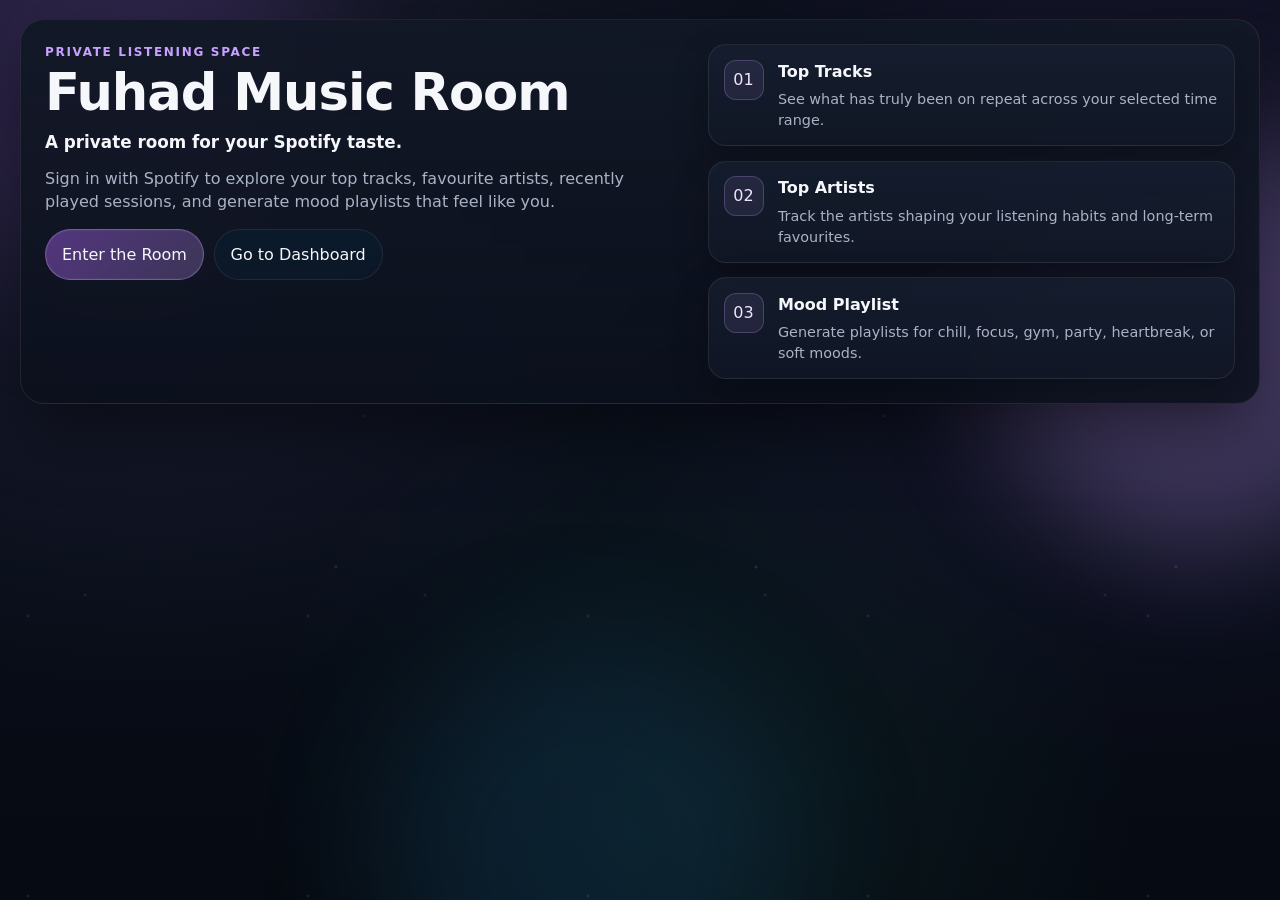
==== commit 0e083eed: "Update title and description for Fuhad Music Room" ====
--- a/index.html
+++ b/index.html
@@ -6,9 +6,15 @@
     <meta name="theme-color" content="#121826" />
     <meta
       name="description"
-      content="Fuhad's Listening Room is a private Spotify-powered room for your music taste."
+      content="Fuhad Music Room is a private Spotify-powered studio for your music taste."
     />
-    <title>Fuhad's Listening Room</title>
+    <title>Fuhad Music Room</title>
+    <link rel="preconnect" href="https://fonts.googleapis.com" />
+    <link rel="preconnect" href="https://fonts.gstatic.com" crossorigin />
+    <link
+      href="https://fonts.googleapis.com/css2?family=Manrope:wght@400;500;600;700;800&display=swap"
+      rel="stylesheet"
+    />
     <link rel="stylesheet" href="/styles.css" />
   </head>
   <body class="landing-page">
@@ -23,7 +29,7 @@
       <section class="hero-card">
         <div class="hero-copy">
           <p class="kicker">Private Listening Space</p>
-          <h1>Fuhad's Listening Room</h1>
+          <h1>Fuhad Music Room</h1>
           <p class="tagline">A private room for your Spotify taste.</p>
           <p class="lede">
             Sign in with Spotify to explore your top tracks, favourite artists, recently played
@@ -40,7 +46,7 @@
 
         <div class="hero-preview" aria-label="Feature previews">
           <article class="preview-card">
-            <div class="preview-icon" aria-hidden="true">♪</div>
+            <div class="preview-icon" aria-hidden="true">01</div>
             <div>
               <h2>Top Tracks</h2>
               <p>See what has truly been on repeat across your selected time range.</p>
@@ -48,7 +54,7 @@
           </article>
 
           <article class="preview-card">
-            <div class="preview-icon" aria-hidden="true">★</div>
+            <div class="preview-icon" aria-hidden="true">02</div>
             <div>
               <h2>Top Artists</h2>
               <p>Track the artists shaping your listening habits and long-term favourites.</p>
@@ -56,7 +62,7 @@
           </article>
 
           <article class="preview-card">
-            <div class="preview-icon" aria-hidden="true">☾</div>
+            <div class="preview-icon" aria-hidden="true">03</div>
             <div>
               <h2>Mood Playlist</h2>
               <p>Generate playlists for chill, focus, gym, party, heartbreak, or soft moods.</p>
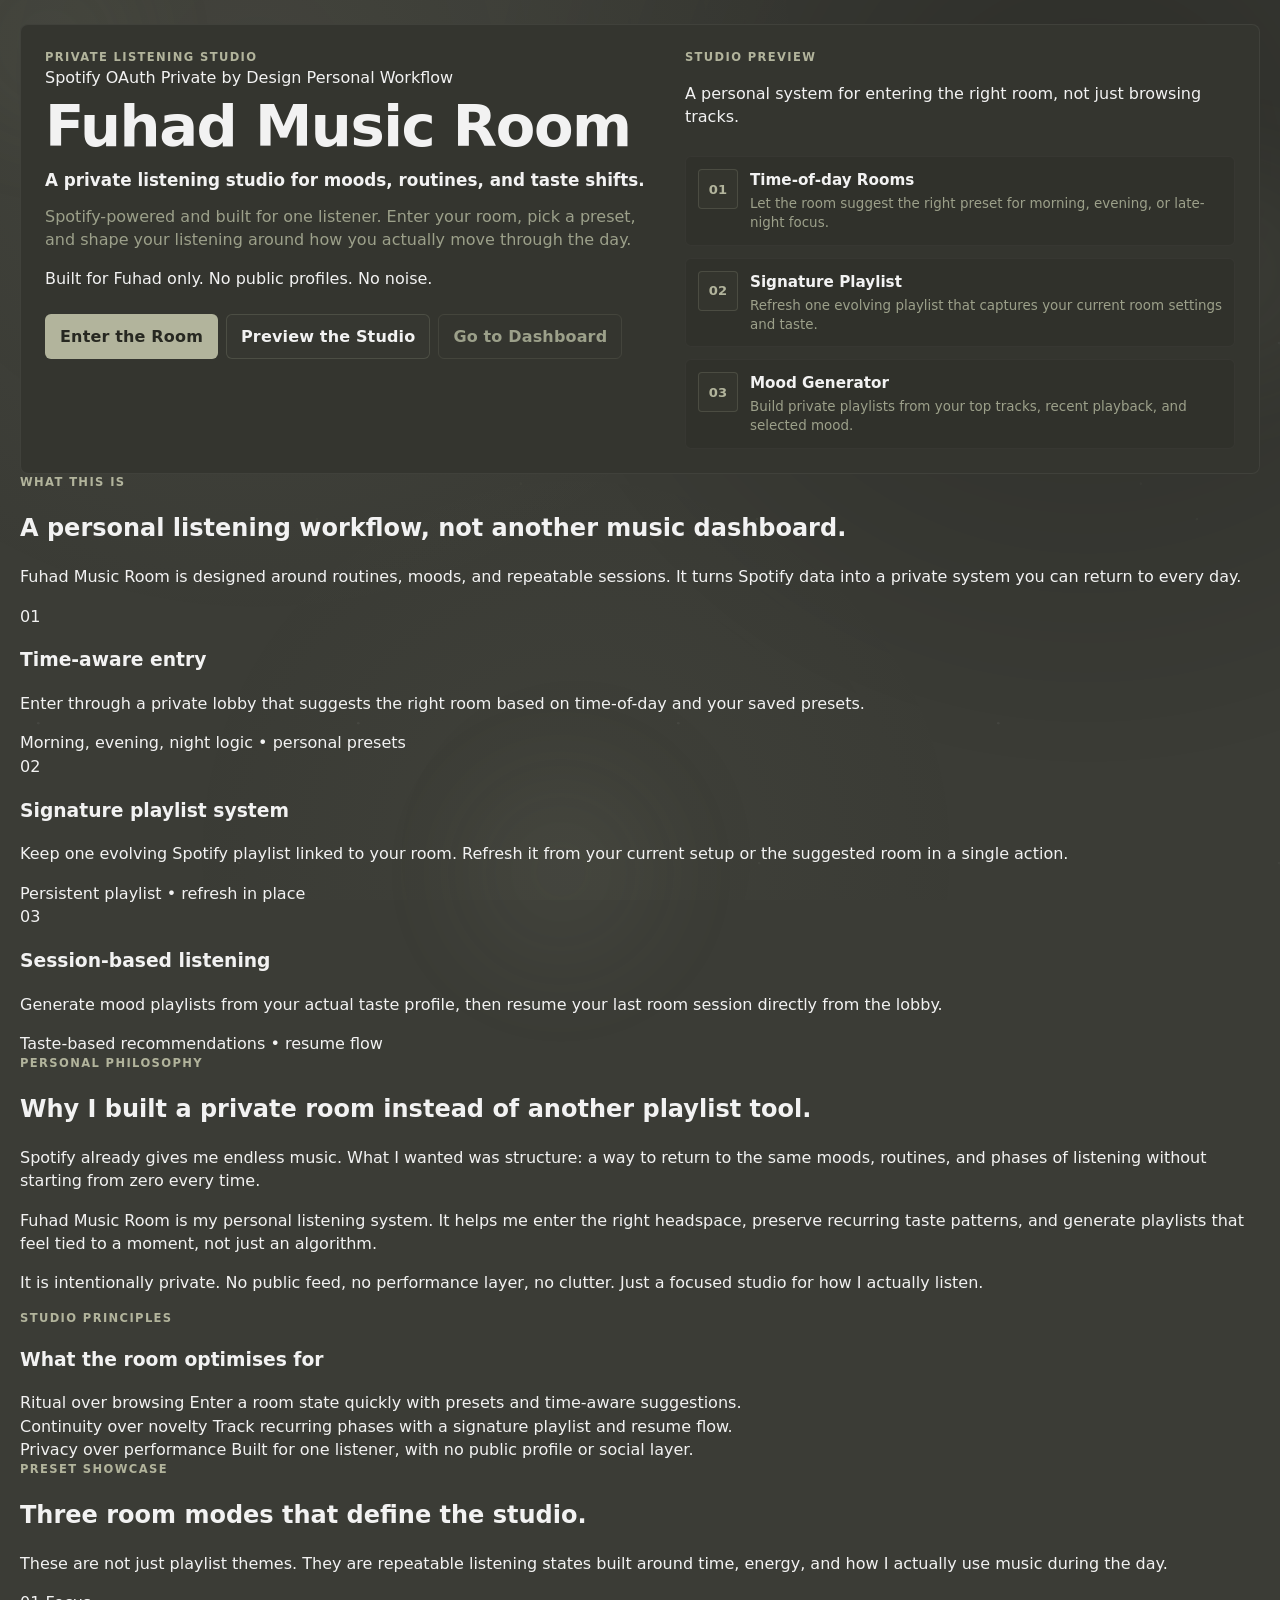
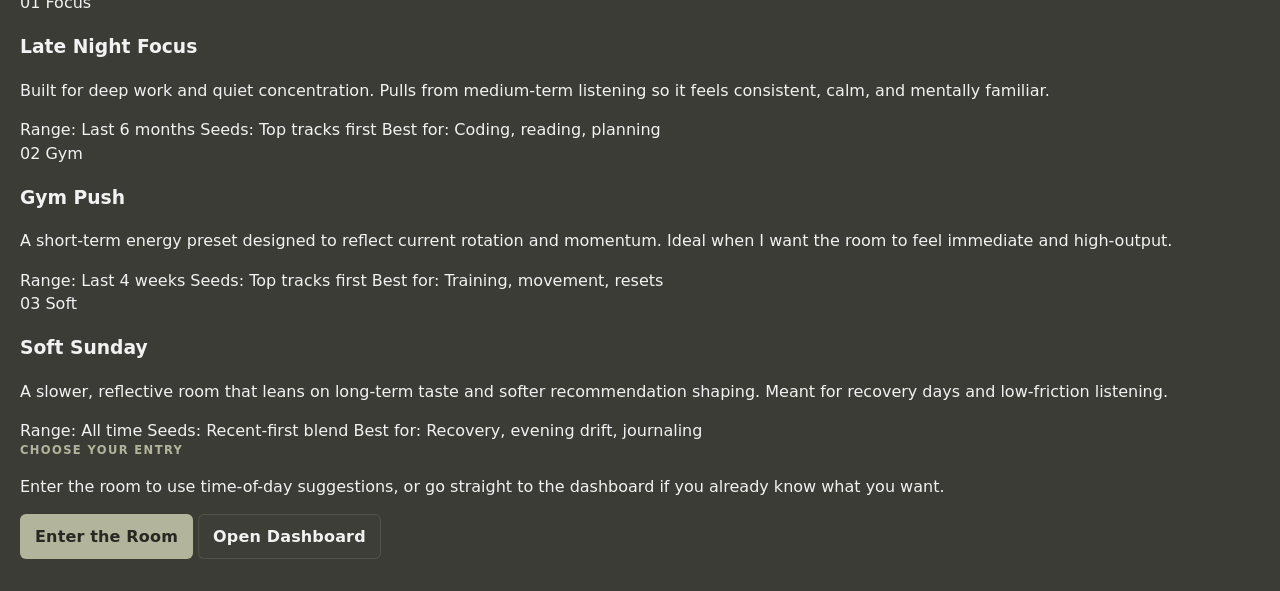
==== commit 17618fee: "Update index.html" ====
--- a/index.html
+++ b/index.html
@@ -3,7 +3,7 @@
   <head>
     <meta charset="utf-8" />
     <meta name="viewport" content="width=device-width, initial-scale=1" />
-    <meta name="theme-color" content="#121826" />
+    <meta name="theme-color" content="#3b3c36" />
     <meta
       name="description"
       content="Fuhad Music Room is a private Spotify-powered studio for your music taste."
@@ -16,6 +16,7 @@
       rel="stylesheet"
     />
     <link rel="stylesheet" href="/styles.css" />
+    <script src="/js/nav.js" defer></script>
   </head>
   <body class="landing-page">
     <div class="cosmos-bg" aria-hidden="true">
@@ -28,46 +29,231 @@
     <main class="site-shell">
       <section class="hero-card">
         <div class="hero-copy">
-          <p class="kicker">Private Listening Space</p>
+          <p class="kicker">Private Listening Studio</p>
+          <div class="hero-badges" aria-label="Product highlights">
+            <span class="hero-badge">Spotify OAuth</span>
+            <span class="hero-badge">Private by Design</span>
+            <span class="hero-badge">Personal Workflow</span>
+          </div>
           <h1>Fuhad Music Room</h1>
-          <p class="tagline">A private room for your Spotify taste.</p>
+          <p class="tagline">A private listening studio for moods, routines, and taste shifts.</p>
           <p class="lede">
-            Sign in with Spotify to explore your top tracks, favourite artists, recently played
-            sessions, and generate mood playlists that feel like you.
+            Spotify-powered and built for one listener. Enter your room, pick a preset, and shape
+            your listening around how you actually move through the day.
           </p>
+          <p class="hero-trust">Built for Fuhad only. No public profiles. No noise.</p>
 
           <div id="landing-error" class="banner banner-error hidden" role="alert"></div>
 
           <div class="hero-actions">
             <a class="btn btn-primary" href="/api/login">Enter the Room</a>
-            <a class="btn btn-secondary" href="/app.html">Go to Dashboard</a>
-          </div>
-        </div>
-
-        <div class="hero-preview" aria-label="Feature previews">
+            <a class="btn btn-secondary" href="#studio-preview">Preview the Studio</a>
+            <a class="btn btn-ghost" href="/app.html">Go to Dashboard</a>
+          </div>
+        </div>
+
+        <div id="studio-preview" class="hero-preview" aria-label="Feature previews">
+          <div class="hero-preview-head">
+            <p class="kicker">Studio Preview</p>
+            <p>
+              A personal system for entering the right room, not just browsing tracks.
+            </p>
+          </div>
           <article class="preview-card">
             <div class="preview-icon" aria-hidden="true">01</div>
             <div>
-              <h2>Top Tracks</h2>
-              <p>See what has truly been on repeat across your selected time range.</p>
+              <h2>Time-of-day Rooms</h2>
+              <p>Let the room suggest the right preset for morning, evening, or late-night focus.</p>
             </div>
           </article>
 
           <article class="preview-card">
             <div class="preview-icon" aria-hidden="true">02</div>
             <div>
-              <h2>Top Artists</h2>
-              <p>Track the artists shaping your listening habits and long-term favourites.</p>
+              <h2>Signature Playlist</h2>
+              <p>Refresh one evolving playlist that captures your current room settings and taste.</p>
             </div>
           </article>
 
           <article class="preview-card">
             <div class="preview-icon" aria-hidden="true">03</div>
             <div>
-              <h2>Mood Playlist</h2>
-              <p>Generate playlists for chill, focus, gym, party, heartbreak, or soft moods.</p>
-            </div>
-          </article>
+              <h2>Mood Generator</h2>
+              <p>Build private playlists from your top tracks, recent playback, and selected mood.</p>
+            </div>
+          </article>
+        </div>
+      </section>
+
+      <section class="landing-section what-room-section" aria-labelledby="what-room-heading">
+        <div class="landing-section-head">
+          <p class="kicker">What This Is</p>
+          <h2 id="what-room-heading">A personal listening workflow, not another music dashboard.</h2>
+          <p>
+            Fuhad Music Room is designed around routines, moods, and repeatable sessions. It turns
+            Spotify data into a private system you can return to every day.
+          </p>
+        </div>
+
+        <div class="what-room-grid" role="list" aria-label="Product differentiators">
+          <article class="what-room-card" role="listitem">
+            <div class="what-room-index" aria-hidden="true">01</div>
+            <h3>Time-aware entry</h3>
+            <p>
+              Enter through a private lobby that suggests the right room based on time-of-day and
+              your saved presets.
+            </p>
+            <span class="what-room-foot">Morning, evening, night logic • personal presets</span>
+          </article>
+
+          <article class="what-room-card" role="listitem">
+            <div class="what-room-index" aria-hidden="true">02</div>
+            <h3>Signature playlist system</h3>
+            <p>
+              Keep one evolving Spotify playlist linked to your room. Refresh it from your current
+              setup or the suggested room in a single action.
+            </p>
+            <span class="what-room-foot">Persistent playlist • refresh in place</span>
+          </article>
+
+          <article class="what-room-card" role="listitem">
+            <div class="what-room-index" aria-hidden="true">03</div>
+            <h3>Session-based listening</h3>
+            <p>
+              Generate mood playlists from your actual taste profile, then resume your last room
+              session directly from the lobby.
+            </p>
+            <span class="what-room-foot">Taste-based recommendations • resume flow</span>
+          </article>
+        </div>
+      </section>
+
+      <section class="landing-section philosophy-section" aria-labelledby="philosophy-heading">
+        <div class="philosophy-grid">
+          <div class="philosophy-copy">
+            <p class="kicker">Personal Philosophy</p>
+            <h2 id="philosophy-heading">Why I built a private room instead of another playlist tool.</h2>
+            <p>
+              Spotify already gives me endless music. What I wanted was structure: a way to return
+              to the same moods, routines, and phases of listening without starting from zero every
+              time.
+            </p>
+            <p>
+              Fuhad Music Room is my personal listening system. It helps me enter the right
+              headspace, preserve recurring taste patterns, and generate playlists that feel tied
+              to a moment, not just an algorithm.
+            </p>
+            <p>
+              It is intentionally private. No public feed, no performance layer, no clutter. Just
+              a focused studio for how I actually listen.
+            </p>
+          </div>
+
+          <aside class="philosophy-panel" aria-label="Studio principles">
+            <div class="philosophy-panel-head">
+              <p class="kicker">Studio Principles</p>
+              <h3>What the room optimises for</h3>
+            </div>
+
+            <div class="philosophy-list" role="list">
+              <div class="philosophy-item" role="listitem">
+                <span class="philosophy-item-title">Ritual over browsing</span>
+                <span class="philosophy-item-copy"
+                  >Enter a room state quickly with presets and time-aware suggestions.</span
+                >
+              </div>
+              <div class="philosophy-item" role="listitem">
+                <span class="philosophy-item-title">Continuity over novelty</span>
+                <span class="philosophy-item-copy"
+                  >Track recurring phases with a signature playlist and resume flow.</span
+                >
+              </div>
+              <div class="philosophy-item" role="listitem">
+                <span class="philosophy-item-title">Privacy over performance</span>
+                <span class="philosophy-item-copy"
+                  >Built for one listener, with no public profile or social layer.</span
+                >
+              </div>
+            </div>
+          </aside>
+        </div>
+      </section>
+
+      <section class="landing-section preset-showcase-section" aria-labelledby="preset-showcase-heading">
+        <div class="landing-section-head">
+          <p class="kicker">Preset Showcase</p>
+          <h2 id="preset-showcase-heading">Three room modes that define the studio.</h2>
+          <p>
+            These are not just playlist themes. They are repeatable listening states built around
+            time, energy, and how I actually use music during the day.
+          </p>
+        </div>
+
+        <div class="preset-showcase-grid" role="list" aria-label="Featured room presets">
+          <article class="preset-showcase-card" role="listitem">
+            <div class="preset-showcase-top">
+              <span class="preset-showcase-index">01</span>
+              <span class="preset-showcase-chip">Focus</span>
+            </div>
+            <h3>Late Night Focus</h3>
+            <p>
+              Built for deep work and quiet concentration. Pulls from medium-term listening so it
+              feels consistent, calm, and mentally familiar.
+            </p>
+            <div class="preset-showcase-meta">
+              <span>Range: Last 6 months</span>
+              <span>Seeds: Top tracks first</span>
+              <span>Best for: Coding, reading, planning</span>
+            </div>
+          </article>
+
+          <article class="preset-showcase-card" role="listitem">
+            <div class="preset-showcase-top">
+              <span class="preset-showcase-index">02</span>
+              <span class="preset-showcase-chip">Gym</span>
+            </div>
+            <h3>Gym Push</h3>
+            <p>
+              A short-term energy preset designed to reflect current rotation and momentum. Ideal
+              when I want the room to feel immediate and high-output.
+            </p>
+            <div class="preset-showcase-meta">
+              <span>Range: Last 4 weeks</span>
+              <span>Seeds: Top tracks first</span>
+              <span>Best for: Training, movement, resets</span>
+            </div>
+          </article>
+
+          <article class="preset-showcase-card" role="listitem">
+            <div class="preset-showcase-top">
+              <span class="preset-showcase-index">03</span>
+              <span class="preset-showcase-chip">Soft</span>
+            </div>
+            <h3>Soft Sunday</h3>
+            <p>
+              A slower, reflective room that leans on long-term taste and softer recommendation
+              shaping. Meant for recovery days and low-friction listening.
+            </p>
+            <div class="preset-showcase-meta">
+              <span>Range: All time</span>
+              <span>Seeds: Recent-first blend</span>
+              <span>Best for: Recovery, evening drift, journaling</span>
+            </div>
+          </article>
+        </div>
+
+        <div class="preset-showcase-footer">
+          <div>
+            <p class="kicker">Choose Your Entry</p>
+            <p class="preset-showcase-footer-copy">
+              Enter the room to use time-of-day suggestions, or go straight to the dashboard if you
+              already know what you want.
+            </p>
+          </div>
+          <div class="preset-showcase-actions">
+            <a class="btn btn-primary" href="/api/login">Enter the Room</a>
+            <a class="btn btn-secondary" href="/app.html">Open Dashboard</a>
+          </div>
         </div>
       </section>
     </main>
@@ -85,3 +271,4 @@
     </script>
   </body>
 </html>
+
--- a/styles.css
+++ b/styles.css
@@ -1,30 +1,30 @@
 :root {
-  --color-primary: #5e3b8c;
-  --color-secondary: #0b1c2d;
-  --color-accent: #c8a2ff;
-  --color-surface: #121826;
-  --color-surface-2: #161f31;
-  --color-surface-3: #1b2640;
-  --color-text: #f5f7fa;
-  --color-text-2: #aab3c5;
-  --color-success: #3ddc97;
-  --color-error: #ff5c7a;
-  --color-warning: #ffcb6b;
-  --line: rgba(255, 255, 255, 0.08);
-  --line-strong: rgba(200, 162, 255, 0.24);
-  --shadow-lg: 0 28px 70px rgba(0, 0, 0, 0.45);
-  --shadow-md: 0 14px 35px rgba(0, 0, 0, 0.28);
-  --radius-xl: 24px;
-  --radius-lg: 18px;
-  --radius-md: 14px;
-  --radius-sm: 10px;
-  --container: 1240px;
-  --space-1: 0.35rem;
-  --space-2: 0.6rem;
-  --space-3: 0.9rem;
-  --space-4: 1.2rem;
-  --space-5: 1.6rem;
-  --space-6: 2.2rem;
+  --bg: #3b3c36; /* Black Olive */
+  --surface: #34352f; /* slightly darker than background */
+  --surface-2: #30312b;
+  --surface-3: #2c2d27;
+  --accent: #b2b49c; /* Sage */
+  --accent-strong: #c2c4ad;
+  --text: #f2f2f2;
+  --text-2: #9ca08a; /* muted grey-green derived from Sage */
+  --success: #7bc6a4;
+  --error: #d78392;
+  --line: rgba(242, 242, 242, 0.06);
+  --line-2: rgba(178, 180, 156, 0.18);
+  --line-3: rgba(178, 180, 156, 0.3);
+  --shadow-soft: 0 8px 20px rgba(0, 0, 0, 0.12);
+  --radius-1: 4px;
+  --radius-2: 6px;
+  --radius-3: 8px;
+  --s-1: 4px;
+  --s-2: 8px;
+  --s-3: 12px;
+  --s-4: 16px;
+  --s-5: 24px;
+  --s-6: 32px;
+  --s-7: 48px;
+  --max-width: 1240px;
+  --ease: 180ms ease;
 }
 
 *,
@@ -40,14 +40,12 @@
 }
 
 body {
-  font-family: ui-sans-serif, system-ui, -apple-system, "Segoe UI", sans-serif;
-  color: var(--color-text);
-  background:
-    radial-gradient(circle at 12% 10%, rgba(200, 162, 255, 0.12), transparent 44%),
-    radial-gradient(circle at 88% 18%, rgba(94, 59, 140, 0.18), transparent 45%),
-    radial-gradient(circle at 54% 90%, rgba(61, 220, 151, 0.08), transparent 42%),
-    linear-gradient(180deg, #070d17, #090f1c 38%, #060a12 100%);
+  font-family: "Manrope", ui-sans-serif, system-ui, -apple-system, "Segoe UI", sans-serif;
+  background: var(--bg);
+  color: var(--text);
   line-height: 1.45;
+  overflow-x: hidden;
+  text-rendering: optimizeLegibility;
 }
 
 a {
@@ -57,8 +55,7 @@
 
 img {
   display: block;
-  width: 100%;
-  height: auto;
+  max-width: 100%;
 }
 
 button,
@@ -66,6 +63,18 @@
   font: inherit;
 }
 
+.sr-only {
+  position: absolute;
+  width: 1px;
+  height: 1px;
+  padding: 0;
+  margin: -1px;
+  overflow: hidden;
+  clip: rect(0, 0, 0, 0);
+  white-space: nowrap;
+  border: 0;
+}
+
 .hidden {
   display: none !important;
 }
@@ -73,295 +82,366 @@
 .cosmos-bg {
   position: fixed;
   inset: 0;
+  z-index: -2;
   pointer-events: none;
-  z-index: -2;
-  overflow: hidden;
+  background:
+    radial-gradient(circle at 20% 8%, rgba(178, 180, 156, 0.06), transparent 42%),
+    radial-gradient(circle at 85% 18%, rgba(0, 0, 0, 0.24), transparent 46%),
+    radial-gradient(circle at 45% 95%, rgba(178, 180, 156, 0.03), transparent 36%);
 }
 
 .orb {
   position: absolute;
   display: block;
-  width: 26rem;
-  height: 26rem;
   border-radius: 50%;
-  filter: blur(64px);
-  opacity: 0.28;
+  opacity: 0.06;
+  filter: blur(54px);
+  background: var(--accent);
 }
 
 .orb-a {
-  top: -8rem;
-  left: -6rem;
-  background: #5e3b8c;
+  width: 180px;
+  height: 180px;
+  top: -48px;
+  left: -40px;
 }
 
 .orb-b {
-  top: 8rem;
-  right: -8rem;
-  background: #c8a2ff;
+  width: 220px;
+  height: 220px;
+  top: 18%;
+  right: -60px;
 }
 
 .orb-c {
-  bottom: -10rem;
-  left: 30%;
-  background: #133d64;
+  width: 200px;
+  height: 200px;
+  bottom: -72px;
+  left: 36%;
 }
 
 .stars {
   position: absolute;
   inset: 0;
+  opacity: 0.14;
   background-image:
-    radial-gradient(circle at 10% 20%, rgba(255,255,255,.15) 0 1px, transparent 2px),
-    radial-gradient(circle at 25% 75%, rgba(255,255,255,.12) 0 1px, transparent 2px),
-    radial-gradient(circle at 80% 35%, rgba(255,255,255,.18) 0 1px, transparent 2px),
-    radial-gradient(circle at 70% 80%, rgba(200,162,255,.2) 0 1px, transparent 2px);
-  background-size: 280px 280px, 340px 340px, 420px 420px, 520px 520px;
-  opacity: 0.55;
+    radial-gradient(circle at 12% 26%, rgba(242,242,242,.4) 0 1px, transparent 1.5px),
+    radial-gradient(circle at 72% 18%, rgba(178,180,156,.35) 0 1px, transparent 1.5px),
+    radial-gradient(circle at 46% 66%, rgba(242,242,242,.28) 0 1px, transparent 1.5px),
+    radial-gradient(circle at 84% 78%, rgba(178,180,156,.28) 0 1px, transparent 1.5px);
+  background-size: 320px 320px, 440px 440px, 520px 520px, 620px 620px;
 }
 
 .site-shell,
 .dashboard-shell {
-  width: min(calc(100% - 1rem), var(--container));
+  width: min(calc(100% - var(--s-4)), var(--max-width));
   margin-inline: auto;
-  padding: 1rem 0 1.25rem;
+  padding: var(--s-4) 0 var(--s-6);
 }
 
 .hero-card,
 .panel,
 .topbar {
+  background: var(--surface);
   border: 1px solid var(--line);
-  background: linear-gradient(180deg, rgba(18, 24, 38, 0.95), rgba(11, 16, 28, 0.88));
-  border-radius: var(--radius-xl);
-  box-shadow: var(--shadow-lg);
-  backdrop-filter: blur(14px);
+  border-radius: var(--radius-3);
 }
 
 .hero-card {
-  display: grid;
-  gap: var(--space-4);
-  padding: 1rem;
-}
-
-.hero-copy h1 {
-  margin: 0.3rem 0 0;
-  font-size: clamp(1.9rem, 7vw, 3.2rem);
-  line-height: 1.02;
-  letter-spacing: -0.02em;
+  padding: var(--s-4);
+  display: grid;
+  gap: var(--s-5);
+}
+
+.hero-copy,
+.hero-preview,
+.panel,
+.topbar,
+.panel-head,
+.recent-row,
+.music-card,
+.artist-card,
+.result-card {
+  min-width: 0;
 }
 
 .kicker {
   margin: 0;
-  font-size: 0.75rem;
-  letter-spacing: 0.14em;
+  color: var(--accent);
   text-transform: uppercase;
-  color: var(--color-accent);
+  letter-spacing: 0.12em;
+  font-size: 0.72rem;
   font-weight: 700;
 }
 
+.hero-copy h1,
+.brand-block h1 {
+  margin: var(--s-2) 0 0;
+  line-height: 1.03;
+  letter-spacing: -0.025em;
+  font-weight: 800;
+}
+
+.hero-copy h1 {
+  font-size: clamp(2rem, 8vw, 3.6rem);
+}
+
 .tagline {
-  margin: 0.7rem 0 0;
-  color: var(--color-text);
+  margin: var(--s-3) 0 0;
+  color: var(--text);
   font-size: 1.05rem;
   font-weight: 600;
 }
 
 .lede {
-  margin: 0.8rem 0 0;
-  color: var(--color-text-2);
-  max-width: 58ch;
+  margin: var(--s-3) 0 0;
+  color: var(--text-2);
+  max-width: 60ch;
 }
 
 .hero-actions {
-  margin-top: 1rem;
+  margin-top: var(--s-5);
   display: flex;
   flex-wrap: wrap;
-  gap: var(--space-2);
+  gap: var(--s-2);
 }
 
 .btn {
+  appearance: none;
+  border: 1px solid var(--line-2);
+  border-radius: var(--radius-2);
+  background: transparent;
+  color: var(--text);
+  padding: 10px 14px;
   display: inline-flex;
   align-items: center;
   justify-content: center;
-  gap: 0.45rem;
-  border: 1px solid var(--line);
-  border-radius: 999px;
-  padding: 0.8rem 1rem;
-  color: var(--color-text);
-  background: rgba(255, 255, 255, 0.02);
-  transition: transform 160ms ease, border-color 160ms ease, background-color 160ms ease, box-shadow 160ms ease;
+  gap: var(--s-2);
+  font-weight: 600;
+  letter-spacing: 0.01em;
+  transition:
+    border-color var(--ease),
+    background-color var(--ease),
+    color var(--ease),
+    transform var(--ease);
   cursor: pointer;
+  white-space: nowrap;
 }
 
 .btn:hover {
-  transform: translateY(-1px);
-  border-color: rgba(255,255,255,.18);
+  border-color: var(--line-3);
+  color: var(--accent-strong);
+}
+
+.btn:active {
+  transform: translateY(1px);
 }
 
 .btn:focus-visible,
 .tab:focus-visible,
 .chip-btn:focus-visible,
-input:focus-visible {
-  outline: 2px solid var(--color-accent);
+.toggle-row input:focus-visible + .toggle-ui {
+  outline: 2px solid rgba(178, 180, 156, 0.75);
   outline-offset: 2px;
 }
 
 .btn:disabled {
-  opacity: 0.6;
+  opacity: 0.55;
   cursor: not-allowed;
-  transform: none;
 }
 
 .btn-primary {
-  background: linear-gradient(135deg, rgba(94,59,140,.88), rgba(200,162,255,.24));
-  border-color: rgba(200,162,255,.34);
-  box-shadow: inset 0 0 0 1px rgba(255,255,255,.04);
+  background: var(--accent);
+  color: #272821;
+  border-color: transparent;
+}
+
+.btn-primary:hover {
+  background: var(--accent-strong);
+  color: #202118;
+  border-color: transparent;
 }
 
 .btn-secondary {
-  background: linear-gradient(180deg, rgba(11,28,45,.86), rgba(11,28,45,.55));
+  background: rgba(255, 255, 255, 0.01);
 }
 
 .btn-ghost {
-  background: rgba(255,255,255,.015);
+  border-color: rgba(178, 180, 156, 0.12);
+  color: var(--text-2);
+}
+
+.btn-ghost:hover {
+  color: var(--text);
+  border-color: rgba(178, 180, 156, 0.22);
 }
 
 .btn-small {
-  padding: 0.45rem 0.8rem;
-  font-size: 0.86rem;
+  padding: 7px 10px;
+  font-size: 0.84rem;
 }
 
 .banner {
-  margin-top: 0.95rem;
-  border-radius: var(--radius-md);
-  padding: 0.75rem 0.85rem;
+  margin-top: var(--s-4);
+  padding: var(--s-3);
+  border-radius: var(--radius-2);
   border: 1px solid var(--line);
+  font-size: 0.92rem;
+  line-height: 1.35;
 }
 
 .banner-error {
-  border-color: rgba(255, 92, 122, 0.28);
-  background: rgba(255, 92, 122, 0.09);
-  color: #ffd5de;
+  border-color: rgba(215, 131, 146, 0.2);
+  color: #edd8dd;
+  background: rgba(215, 131, 146, 0.06);
 }
 
 .hero-preview {
   display: grid;
-  gap: var(--space-3);
+  gap: var(--s-3);
+  align-content: start;
 }
 
 .preview-card {
   display: grid;
-  grid-template-columns: 2.5rem 1fr;
-  gap: var(--space-3);
-  padding: 0.9rem;
-  border-radius: var(--radius-lg);
-  border: 1px solid var(--line);
-  background: linear-gradient(180deg, rgba(22,31,49,.8), rgba(18,24,38,.75));
-  box-shadow: var(--shadow-md);
+  grid-template-columns: 40px 1fr;
+  gap: var(--s-3);
+  padding: var(--s-3);
+  background: var(--surface-2);
+  border: 1px solid rgba(255, 255, 255, 0.03);
+  border-radius: var(--radius-2);
+}
+
+.preview-icon {
+  width: 40px;
+  height: 40px;
+  border-radius: var(--radius-1);
+  border: 1px solid var(--line-2);
+  color: var(--accent);
+  display: grid;
+  place-items: center;
+  font-weight: 700;
+  font-size: 0.82rem;
+  background: rgba(178, 180, 156, 0.03);
 }
 
 .preview-card h2 {
   margin: 0;
-  font-size: 1rem;
+  font-size: 0.95rem;
+  font-weight: 700;
 }
 
 .preview-card p {
-  margin: 0.4rem 0 0;
-  color: var(--color-text-2);
-  font-size: 0.9rem;
-}
-
-.preview-icon {
-  width: 2.5rem;
-  height: 2.5rem;
-  display: grid;
-  place-items: center;
-  border-radius: 12px;
-  border: 1px solid rgba(200,162,255,.24);
-  background: rgba(200,162,255,.09);
-  color: #efe4ff;
+  margin: var(--s-1) 0 0;
+  color: var(--text-2);
+  font-size: 0.84rem;
+  line-height: 1.4;
 }
 
 .topbar {
-  padding: 0.95rem;
+  padding: var(--s-4);
   display: flex;
   flex-wrap: wrap;
-  gap: var(--space-3);
   align-items: center;
   justify-content: space-between;
+  gap: var(--s-4);
 }
 
 .brand-block h1 {
-  margin: 0.25rem 0 0;
-  font-size: clamp(1.25rem, 3vw, 1.8rem);
+  font-size: clamp(1.25rem, 4vw, 1.9rem);
 }
 
 .topbar-actions {
   display: flex;
   flex-wrap: wrap;
-  gap: var(--space-2);
+  gap: var(--s-2);
 }
 
 .tabs-panel {
-  margin-top: var(--space-4);
-  padding: 0.85rem;
+  margin-top: var(--s-4);
+  padding: var(--s-4);
 }
 
 .tabs {
-  display: grid;
+  display: flex;
+  flex-wrap: wrap;
+  gap: var(--s-4);
+  border-bottom: 1px solid var(--line);
+  padding-bottom: var(--s-1);
+}
+
+.tab {
+  appearance: none;
+  border: 0;
+  background: transparent;
+  color: var(--text-2);
+  padding: 0 0 var(--s-2);
+  position: relative;
+  cursor: pointer;
+  font-weight: 600;
+  transition: color var(--ease);
+}
+
+.tab::after {
+  content: "";
+  position: absolute;
+  left: 0;
+  right: 0;
+  bottom: -5px;
+  height: 1px;
+  background: transparent;
+  transition: background-color var(--ease), transform var(--ease);
+  transform: scaleX(0.85);
+}
+
+.tab:hover {
+  color: var(--text);
+}
+
+.tab.is-active {
+  color: var(--text);
+}
+
+.tab.is-active::after {
+  background: var(--accent);
+  transform: scaleX(1);
+}
+
+.subtle-text {
+  margin-top: var(--s-3);
+  color: var(--text-2);
+  font-size: 0.88rem;
+}
+
+.dashboard-grid {
+  margin-top: var(--s-5);
+  display: grid;
+  gap: var(--s-4);
   grid-template-columns: 1fr;
-  gap: 0.5rem;
-}
-
-.tab {
-  border: 1px solid var(--line);
-  background: rgba(255,255,255,.02);
-  color: var(--color-text);
-  border-radius: 999px;
-  padding: 0.75rem 0.9rem;
-  cursor: pointer;
-  transition: border-color 150ms ease, background-color 150ms ease, transform 150ms ease;
-}
-
-.tab:hover {
-  transform: translateY(-1px);
-}
-
-.tab.is-active {
-  border-color: rgba(200,162,255,.44);
-  background: linear-gradient(180deg, rgba(94,59,140,.35), rgba(94,59,140,.18));
-}
-
-.subtle-text {
-  color: var(--color-text-2);
-  margin-top: 0.7rem;
-  font-size: 0.9rem;
-}
-
-.dashboard-grid {
-  margin-top: var(--space-4);
-  display: grid;
-  gap: var(--space-4);
 }
 
 .panel {
-  padding: 0.95rem;
+  padding: var(--s-4);
 }
 
 .panel-head {
   display: flex;
   align-items: flex-start;
   justify-content: space-between;
-  gap: var(--space-2);
-  margin-bottom: var(--space-3);
+  gap: var(--s-3);
+  margin-bottom: var(--s-4);
 }
 
 .panel-head h2 {
-  margin: 0.2rem 0 0;
+  margin: var(--s-1) 0 0;
   font-size: 1.15rem;
+  line-height: 1.15;
+  font-weight: 700;
 }
 
 .cards-grid {
   display: grid;
-  gap: var(--space-3);
+  gap: var(--s-3);
 }
 
 .track-grid {
@@ -375,185 +455,623 @@
 .music-card,
 .artist-card,
 .result-card {
-  border: 1px solid var(--line);
-  border-radius: var(--radius-lg);
-  background: linear-gradient(180deg, rgba(22,31,49,.85), rgba(18,24,38,.85));
-  overflow: hidden;
+  background: var(--surface-2);
+  border: 1px solid rgba(255, 255, 255, 0.03);
+  border-radius: var(--radius-2);
 }
 
 .music-card {
-  display: grid;
-  grid-template-columns: 64px 1fr;
-  gap: 0.8rem;
-  padding: 0.75rem;
+  padding: var(--s-3);
+  display: grid;
+  grid-template-columns: 1fr;
+  gap: var(--s-3);
+  align-content: start;
+  transition:
+    border-color var(--ease),
+    background-color var(--ease),
+    transform var(--ease);
+}
+
+.music-card:hover {
+  border-color: rgba(178, 180, 156, 0.16);
+  background: #2f302a;
+  transform: translateY(-1px);
 }
 
 .music-card img,
 .art-fallback {
-  width: 64px;
-  height: 64px;
-  border-radius: 12px;
+  width: 100%;
+  aspect-ratio: 1 / 1;
+  border-radius: var(--radius-1);
   object-fit: cover;
-  flex-shrink: 0;
+  background: var(--surface-3);
 }
 
 .art-fallback {
   display: grid;
   place-items: center;
-  border: 1px solid var(--line);
-  background: rgba(255,255,255,.03);
-  color: var(--color-text-2);
+  color: var(--text-2);
+  border: 1px solid rgba(255, 255, 255, 0.03);
+  font-size: 0.9rem;
 }
 
 .music-card h3,
 .artist-card h3,
 .result-card h3 {
   margin: 0;
-  font-size: 0.96rem;
-  line-height: 1.2;
-}
-
-.muted {
-  color: var(--color-text-2);
+  font-size: 0.92rem;
+  line-height: 1.25;
+  font-weight: 700;
+  overflow-wrap: anywhere;
 }
 
 .music-meta,
 .artist-meta {
-  margin-top: 0.35rem;
-  color: var(--color-text-2);
-  font-size: 0.82rem;
+  margin-top: var(--s-1);
+  color: var(--text-2);
+  font-size: 0.79rem;
+  line-height: 1.35;
+  overflow-wrap: anywhere;
 }
 
 .music-rank {
   display: inline-flex;
   align-items: center;
-  margin-top: 0.45rem;
-  font-size: 0.75rem;
-  color: #e5d4ff;
-  background: rgba(200,162,255,.12);
-  border: 1px solid rgba(200,162,255,.16);
-  border-radius: 999px;
-  padding: 0.15rem 0.45rem;
+  margin-top: var(--s-2);
+  color: var(--accent);
+  font-size: 0.72rem;
+  letter-spacing: 0.06em;
+  text-transform: uppercase;
+  font-weight: 700;
 }
 
 .artist-card {
-  padding: 0.75rem;
-  display: grid;
-  gap: 0.7rem;
+  padding: var(--s-3);
+  display: grid;
+  gap: var(--s-3);
+  align-content: start;
+  transition:
+    border-color var(--ease),
+    background-color var(--ease);
+}
+
+.artist-card:hover {
+  border-color: rgba(178, 180, 156, 0.14);
+  background: #2f302a;
 }
 
 .artist-card img,
 .artist-avatar-fallback {
   width: 100%;
   aspect-ratio: 1 / 1;
-  border-radius: 14px;
+  border-radius: var(--radius-1);
   object-fit: cover;
+  background: var(--surface-3);
 }
 
 .artist-avatar-fallback {
   display: grid;
   place-items: center;
-  border: 1px solid var(--line);
-  background: rgba(255,255,255,.03);
-  color: var(--color-text-2);
+  border: 1px solid rgba(255, 255, 255, 0.03);
+  color: var(--text-2);
 }
 
 .recent-list {
   display: grid;
-  gap: 0.65rem;
+  gap: var(--s-2);
 }
 
 .recent-row {
   display: grid;
-  grid-template-columns: 44px 1fr auto;
-  gap: 0.7rem;
+  grid-template-columns: 40px minmax(0, 1fr) auto;
+  gap: var(--s-3);
   align-items: center;
-  border: 1px solid var(--line);
-  border-radius: var(--radius-md);
-  background: rgba(255,255,255,.015);
-  padding: 0.45rem;
+  padding: var(--s-2);
+  border-radius: var(--radius-2);
+  background: var(--surface-2);
+  border: 1px solid rgba(255, 255, 255, 0.03);
+  transition: border-color var(--ease), background-color var(--ease);
+}
+
+.recent-row:hover {
+  border-color: rgba(178, 180, 156, 0.14);
+  background: #2f302a;
 }
 
 .recent-row img,
 .recent-row .art-fallback {
+  width: 40px;
+  height: 40px;
+  border-radius: var(--radius-1);
+}
+
+.recent-row-title {
+  margin: 0;
+  font-size: 0.88rem;
+  font-weight: 600;
+  line-height: 1.25;
+  white-space: nowrap;
+  overflow: hidden;
+  text-overflow: ellipsis;
+}
+
+.recent-row-meta {
+  margin: 2px 0 0;
+  color: var(--text-2);
+  font-size: 0.76rem;
+  white-space: nowrap;
+  overflow: hidden;
+  text-overflow: ellipsis;
+}
+
+.recent-row-time {
+  color: var(--text-2);
+  font-size: 0.75rem;
+  white-space: nowrap;
+}
+
+.mood-panel {
+  background: #32332d;
+}
+
+.mood-controls {
+  display: grid;
+  gap: var(--s-4);
+}
+
+.dayroom-panel {
+  margin-bottom: var(--s-5);
+  padding: var(--s-4);
+  border-radius: var(--radius-2);
+  background: var(--surface-2);
+  border: 1px solid rgba(255, 255, 255, 0.03);
+}
+
+.dayroom-head {
+  display: flex;
+  align-items: flex-start;
+  justify-content: space-between;
+  gap: var(--s-3);
+}
+
+.dayroom-head h3 {
+  margin: var(--s-1) 0 0;
+  font-size: 1rem;
+  font-weight: 700;
+}
+
+.dayroom-clock {
+  margin-top: 0;
+  font-size: 0.8rem;
+  white-space: nowrap;
+}
+
+.dayroom-summary {
+  margin-top: var(--s-3);
+  border-radius: var(--radius-2);
+  background: #2f302a;
+  border: 1px solid rgba(178, 180, 156, 0.1);
+  padding: var(--s-3);
+  color: var(--text);
+  font-size: 0.88rem;
+  line-height: 1.4;
+}
+
+.dayroom-summary strong {
+  color: var(--accent-strong);
+  font-weight: 700;
+}
+
+.dayroom-summary span {
+  color: var(--text-2);
+}
+
+.dayroom-actions {
+  margin-top: var(--s-3);
+  display: flex;
+  flex-wrap: wrap;
+  gap: var(--s-2);
+  align-items: center;
+}
+
+.dayroom-toggle {
+  font-size: 0.84rem;
+  color: var(--text-2);
+}
+
+.dayroom-map {
+  margin-top: var(--s-3);
+  display: grid;
+  gap: var(--s-2);
+}
+
+.dayroom-slot {
+  display: grid;
+  grid-template-columns: 80px minmax(0, 1fr);
+  gap: var(--s-3);
+  align-items: center;
+  padding: var(--s-2);
+  border-radius: var(--radius-2);
+  border: 1px solid rgba(255, 255, 255, 0.03);
+  background: #2f302a;
+}
+
+.dayroom-slot.is-current {
+  border-color: rgba(178, 180, 156, 0.18);
+}
+
+.dayroom-slot-label {
+  color: var(--accent);
+  font-size: 0.75rem;
+  font-weight: 700;
+  letter-spacing: 0.08em;
+  text-transform: uppercase;
+}
+
+.dayroom-slot-value {
+  min-width: 0;
+  color: var(--text);
+  font-size: 0.84rem;
+  line-height: 1.35;
+}
+
+.dayroom-slot-value span {
+  color: var(--text-2);
+}
+
+.preset-panel {
+  margin-bottom: var(--s-5);
+  padding: var(--s-4);
+  border-radius: var(--radius-2);
+  background: var(--surface-2);
+  border: 1px solid rgba(255, 255, 255, 0.03);
+}
+
+.preset-head {
+  display: flex;
+  align-items: flex-start;
+  justify-content: space-between;
+  gap: var(--s-3);
+}
+
+.preset-head h3 {
+  margin: var(--s-1) 0 0;
+  font-size: 1rem;
+  font-weight: 700;
+}
+
+.preset-state {
+  margin-top: 0;
+  text-align: right;
+  font-size: 0.8rem;
+}
+
+.preset-form {
+  margin-top: var(--s-3);
+  display: grid;
+  grid-template-columns: 1fr auto;
+  gap: var(--s-2);
+}
+
+.preset-input {
+  width: 100%;
+  min-width: 0;
+  border: 1px solid rgba(178, 180, 156, 0.14);
+  background: var(--surface-3);
+  color: var(--text);
+  border-radius: var(--radius-2);
+  padding: 10px 12px;
+  transition: border-color var(--ease), background-color var(--ease);
+}
+
+.preset-input::placeholder {
+  color: var(--text-2);
+}
+
+.preset-input:hover {
+  border-color: rgba(178, 180, 156, 0.22);
+}
+
+.preset-input:focus-visible {
+  outline: 2px solid rgba(178, 180, 156, 0.5);
+  outline-offset: 2px;
+}
+
+.preset-list {
+  margin-top: var(--s-3);
+  display: grid;
+  gap: var(--s-2);
+}
+
+.preset-empty {
+  color: var(--text-2);
+  font-size: 0.86rem;
+  padding: var(--s-2) 0;
+}
+
+.preset-item {
+  display: grid;
+  grid-template-columns: minmax(0, 1fr) auto;
+  gap: var(--s-3);
+  align-items: center;
+  padding: var(--s-2);
+  border-radius: var(--radius-2);
+  border: 1px solid rgba(255, 255, 255, 0.03);
+  background: #2f302a;
+}
+
+.preset-item.is-active {
+  border-color: rgba(178, 180, 156, 0.24);
+}
+
+.preset-title {
+  margin: 0;
+  font-size: 0.88rem;
+  font-weight: 700;
+  color: var(--text);
+}
+
+.preset-meta {
+  margin: 2px 0 0;
+  color: var(--text-2);
+  font-size: 0.75rem;
+  line-height: 1.35;
+}
+
+.preset-actions {
+  display: flex;
+  gap: var(--s-2);
+  align-items: center;
+}
+
+.preset-action {
+  appearance: none;
+  border: 1px solid rgba(178, 180, 156, 0.16);
+  background: transparent;
+  color: var(--text-2);
+  border-radius: var(--radius-1);
+  padding: 5px 8px;
+  font-size: 0.75rem;
+  font-weight: 600;
+  cursor: pointer;
+  transition: border-color var(--ease), color var(--ease), background-color var(--ease);
+}
+
+.preset-action:hover {
+  color: var(--text);
+  border-color: rgba(178, 180, 156, 0.26);
+}
+
+.preset-action.is-primary {
+  color: var(--accent);
+}
+
+.preset-action.is-danger:hover {
+  color: #efd4da;
+  border-color: rgba(215, 131, 146, 0.28);
+}
+
+.control-label {
+  display: block;
+  margin-bottom: var(--s-2);
+  color: var(--text-2);
+  font-size: 0.82rem;
+}
+
+.mood-buttons {
+  display: flex;
+  flex-wrap: wrap;
+  gap: var(--s-2);
+}
+
+.chip-btn {
+  appearance: none;
+  border: 1px solid rgba(178, 180, 156, 0.14);
+  background: rgba(255, 255, 255, 0.01);
+  color: var(--text);
+  border-radius: var(--radius-2);
+  padding: 8px 12px;
+  font-weight: 600;
+  font-size: 0.88rem;
+  cursor: pointer;
+  transition:
+    border-color var(--ease),
+    background-color var(--ease),
+    color var(--ease);
+}
+
+.chip-btn:hover {
+  border-color: rgba(178, 180, 156, 0.26);
+  color: var(--accent-strong);
+}
+
+.chip-btn.is-active {
+  border-color: rgba(178, 180, 156, 0.34);
+  background: rgba(178, 180, 156, 0.08);
+  color: var(--text);
+}
+
+.toggle-row {
+  display: inline-flex;
+  align-items: center;
+  gap: var(--s-3);
+  color: var(--text);
+  font-size: 0.9rem;
+  cursor: pointer;
+  width: fit-content;
+  max-width: 100%;
+}
+
+.toggle-row input {
+  position: absolute;
+  opacity: 0;
+  width: 1px;
+  height: 1px;
+  pointer-events: none;
+}
+
+.toggle-ui {
+  position: relative;
+  width: 36px;
+  height: 20px;
+  border-radius: 999px;
+  border: 1px solid rgba(178, 180, 156, 0.22);
+  background: #2c2d27;
+  flex-shrink: 0;
+  transition: background-color var(--ease), border-color var(--ease);
+}
+
+.toggle-ui::after {
+  content: "";
+  position: absolute;
+  top: 2px;
+  left: 2px;
+  width: 14px;
+  height: 14px;
+  border-radius: 50%;
+  background: rgba(242, 242, 242, 0.8);
+  transition: transform var(--ease), background-color var(--ease);
+}
+
+.toggle-row input:checked + .toggle-ui {
+  background: rgba(178, 180, 156, 0.12);
+  border-color: rgba(178, 180, 156, 0.34);
+}
+
+.toggle-row input:checked + .toggle-ui::after {
+  transform: translateX(16px);
+  background: var(--accent);
+}
+
+.mood-actions {
+  display: flex;
+  flex-wrap: wrap;
+  gap: var(--s-2);
+}
+
+.mood-result {
+  margin-top: var(--s-5);
+  display: grid;
+  gap: var(--s-3);
+}
+
+.playlist-result {
+  padding: var(--s-4);
+  border-radius: var(--radius-2);
+  background: #2f302a;
+  border: 1px solid rgba(178, 180, 156, 0.12);
+  position: relative;
+}
+
+.playlist-result::before {
+  content: "";
+  position: absolute;
+  inset: 0 auto 0 0;
+  width: 2px;
+  background: rgba(178, 180, 156, 0.55);
+}
+
+.playlist-result h3 {
+  margin: 0;
+  font-size: 1rem;
+  font-weight: 700;
+}
+
+.playlist-result p {
+  margin: var(--s-2) 0 0;
+  color: var(--text-2);
+  font-size: 0.86rem;
+  line-height: 1.4;
+}
+
+.playlist-link {
+  display: inline-flex;
+  align-items: center;
+  gap: var(--s-2);
+  margin-top: var(--s-3);
+  color: var(--accent-strong);
+  font-weight: 600;
+  font-size: 0.88rem;
+}
+
+.playlist-link:hover {
+  color: var(--text);
+}
+
+.results-list {
+  display: grid;
+  gap: var(--s-2);
+}
+
+.result-card {
+  display: grid;
+  grid-template-columns: 44px minmax(0, 1fr);
+  gap: var(--s-3);
+  align-items: center;
+  padding: var(--s-2);
+}
+
+.result-card img,
+.result-card .art-fallback {
   width: 44px;
   height: 44px;
-  border-radius: 10px;
-}
-
-.recent-row-title {
-  margin: 0;
-  font-size: 0.9rem;
-}
-
-.recent-row-meta {
-  margin: 0.18rem 0 0;
-  color: var(--color-text-2);
-  font-size: 0.77rem;
-}
-
-.recent-row-time {
-  color: var(--color-text-2);
-  font-size: 0.78rem;
-  white-space: nowrap;
+  border-radius: var(--radius-1);
 }
 
 .empty-state,
 .inline-error {
-  border: 1px dashed rgba(255,255,255,.14);
-  border-radius: var(--radius-md);
-  padding: 0.9rem;
-  color: var(--color-text-2);
-  background: rgba(255,255,255,.01);
+  border-radius: var(--radius-2);
+  background: var(--surface-2);
+  border: 1px solid rgba(255, 255, 255, 0.03);
+  padding: var(--s-4);
+  color: var(--text-2);
+  font-size: 0.9rem;
+  line-height: 1.4;
+  overflow-wrap: anywhere;
 }
 
 .inline-error {
-  border-color: rgba(255,92,122,.2);
-  background: rgba(255,92,122,.05);
-  color: #ffd7de;
+  color: #e6cfd5;
+  border-color: rgba(215, 131, 146, 0.14);
 }
 
 .inline-error .btn {
-  margin-top: 0.65rem;
+  margin-top: var(--s-3);
 }
 
 .skeleton-grid {
   display: grid;
-  gap: var(--space-3);
-}
-
-.skeleton,
-.spinner {
-  border-radius: var(--radius-md);
+  gap: var(--s-3);
 }
 
 .skeleton {
-  min-height: 80px;
+  border-radius: var(--radius-2);
   background:
     linear-gradient(
-      100deg,
-      rgba(255,255,255,.03) 20%,
-      rgba(255,255,255,.08) 45%,
-      rgba(255,255,255,.03) 70%
-    )
-    0 0 / 240% 100%;
-  animation: shimmer 1.4s linear infinite;
+      90deg,
+      rgba(255, 255, 255, 0.015) 0%,
+      rgba(255, 255, 255, 0.045) 45%,
+      rgba(255, 255, 255, 0.015) 100%
+    );
+  background-size: 220% 100%;
+  animation: shimmer 1.4s ease infinite;
+  border: 1px solid rgba(255, 255, 255, 0.02);
 }
 
 .spinner {
-  width: 1.15rem;
-  height: 1.15rem;
-  border: 2px solid rgba(200,162,255,.22);
-  border-top-color: var(--color-accent);
+  width: 14px;
+  height: 14px;
   border-radius: 50%;
-  animation: spin 0.85s linear infinite;
+  border: 1.5px solid rgba(178, 180, 156, 0.2);
+  border-top-color: rgba(178, 180, 156, 0.65);
+  animation: spin 0.9s linear infinite;
 }
 
 .loading-inline {
   display: inline-flex;
   align-items: center;
-  gap: 0.45rem;
-  color: var(--color-text-2);
+  gap: var(--s-2);
+  color: var(--text-2);
   font-size: 0.88rem;
 }
 
@@ -566,241 +1084,119 @@
   position: absolute;
   inset: 0;
   border-radius: inherit;
-  background: rgba(11, 16, 28, 0.22);
+  background: rgba(59, 60, 54, 0.14);
   pointer-events: none;
-}
-
-.mood-panel {
-  overflow: hidden;
-}
-
-.mood-controls {
-  display: grid;
-  gap: var(--space-3);
-}
-
-.control-label {
-  display: block;
-  margin-bottom: 0.55rem;
-  color: var(--color-text-2);
-  font-size: 0.84rem;
-}
-
-.mood-buttons {
-  display: flex;
-  flex-wrap: wrap;
-  gap: 0.55rem;
-}
-
-.chip-btn {
-  border: 1px solid rgba(255,255,255,.08);
-  background: rgba(255,255,255,.02);
-  color: var(--color-text);
-  border-radius: 999px;
-  padding: 0.45rem 0.8rem;
-  cursor: pointer;
-  transition: border-color 150ms ease, background-color 150ms ease, transform 150ms ease;
-}
-
-.chip-btn:hover {
-  transform: translateY(-1px);
-}
-
-.chip-btn.is-active {
-  border-color: rgba(200,162,255,.38);
-  background: rgba(200,162,255,.12);
-  color: #f4ecff;
-}
-
-.toggle-row {
-  display: inline-flex;
-  align-items: center;
-  gap: 0.7rem;
-  cursor: pointer;
-  color: var(--color-text);
-}
-
-.toggle-row input {
-  position: absolute;
-  opacity: 0;
-  width: 1px;
-  height: 1px;
-}
-
-.toggle-ui {
-  width: 2.75rem;
-  height: 1.55rem;
-  border-radius: 999px;
-  border: 1px solid var(--line);
-  background: rgba(255,255,255,.03);
-  position: relative;
-  transition: background-color 150ms ease, border-color 150ms ease;
-}
-
-.toggle-ui::after {
-  content: "";
-  position: absolute;
-  top: 2px;
-  left: 2px;
-  width: 1.15rem;
-  height: 1.15rem;
-  border-radius: 50%;
-  background: #fff;
-  transition: transform 150ms ease;
-}
-
-.toggle-row input:checked + .toggle-ui {
-  background: rgba(61,220,151,.18);
-  border-color: rgba(61,220,151,.35);
-}
-
-.toggle-row input:checked + .toggle-ui::after {
-  transform: translateX(1.18rem);
-  background: var(--color-success);
-}
-
-.mood-actions {
-  display: flex;
-  flex-wrap: wrap;
-  gap: 0.6rem;
-}
-
-.mood-result {
-  margin-top: var(--space-4);
-  display: grid;
-  gap: var(--space-3);
-}
-
-.playlist-result {
-  border: 1px solid var(--line-strong);
-  border-radius: var(--radius-lg);
-  background: linear-gradient(180deg, rgba(94,59,140,.16), rgba(18,24,38,.9));
-  padding: 0.9rem;
-}
-
-.playlist-result h3 {
-  margin: 0;
-  font-size: 1rem;
-}
-
-.playlist-result p {
-  margin: 0.45rem 0 0;
-  color: var(--color-text-2);
-}
-
-.playlist-link {
-  margin-top: 0.75rem;
-  display: inline-flex;
-  align-items: center;
-  gap: 0.4rem;
-  color: #efe4ff;
-  font-weight: 600;
-  text-decoration: underline;
-  text-underline-offset: 2px;
-}
-
-.results-list {
-  display: grid;
-  gap: 0.55rem;
-}
-
-.result-card {
-  display: grid;
-  grid-template-columns: 48px 1fr;
-  gap: 0.65rem;
-  align-items: center;
-  padding: 0.45rem;
-}
-
-.result-card img,
-.result-card .art-fallback {
-  width: 48px;
-  height: 48px;
-  border-radius: 10px;
 }
 
 .toast-root {
   position: fixed;
-  top: 0.85rem;
-  right: 0.85rem;
-  left: 0.85rem;
-  z-index: 50;
-  display: grid;
-  gap: 0.5rem;
+  top: var(--s-4);
+  left: var(--s-4);
+  right: var(--s-4);
+  z-index: 60;
+  display: grid;
+  gap: var(--s-2);
   pointer-events: none;
 }
 
 .toast {
   pointer-events: auto;
+  background: #2f302a;
+  border: 1px solid rgba(255, 255, 255, 0.05);
+  border-radius: var(--radius-2);
+  padding: var(--s-3);
   display: flex;
   align-items: flex-start;
   justify-content: space-between;
-  gap: 0.6rem;
-  border-radius: var(--radius-md);
-  border: 1px solid var(--line);
-  background: rgba(18,24,38,.96);
-  padding: 0.7rem 0.8rem;
-  box-shadow: var(--shadow-md);
+  gap: var(--s-3);
+  box-shadow: var(--shadow-soft);
 }
 
 .toast-success {
-  border-color: rgba(61,220,151,.22);
+  border-left: 2px solid rgba(123, 198, 164, 0.65);
 }
 
 .toast-error {
-  border-color: rgba(255,92,122,.22);
+  border-left: 2px solid rgba(215, 131, 146, 0.75);
 }
 
 .toast-info {
-  border-color: rgba(200,162,255,.22);
+  border-left: 2px solid rgba(178, 180, 156, 0.65);
 }
 
 .toast-text {
   margin: 0;
-  font-size: 0.88rem;
+  color: var(--text);
+  font-size: 0.86rem;
+  line-height: 1.35;
 }
 
 .toast-close {
+  appearance: none;
   border: 0;
+  padding: 0;
   background: transparent;
-  color: var(--color-text-2);
+  color: var(--text-2);
+  font-size: 1rem;
+  line-height: 1;
   cursor: pointer;
-  padding: 0;
 }
 
 .toast-close:hover {
-  color: var(--color-text);
+  color: var(--text);
 }
 
 @keyframes shimmer {
-  from { background-position-x: 0%; }
-  to { background-position-x: 100%; }
+  from {
+    background-position-x: 0%;
+  }
+  to {
+    background-position-x: 100%;
+  }
 }
 
 @keyframes spin {
-  to { transform: rotate(360deg); }
-}
-
-@media (min-width: 700px) {
+  to {
+    transform: rotate(360deg);
+  }
+}
+
+@media (min-width: 640px) {
   .site-shell,
   .dashboard-shell {
-    width: min(calc(100% - 2rem), var(--container));
-    padding-top: 1.2rem;
+    width: min(calc(100% - var(--s-6)), var(--max-width));
+    padding-top: var(--s-5);
   }
 
   .hero-card {
-    grid-template-columns: 1.1fr 0.9fr;
+    padding: var(--s-5);
+  }
+
+  .tabs-panel,
+  .panel,
+  .topbar {
+    padding: var(--s-5);
+  }
+
+  .track-grid {
+    grid-template-columns: repeat(2, minmax(0, 1fr));
+  }
+
+  .recent-row {
+    grid-template-columns: 44px minmax(0, 1fr) auto;
+  }
+}
+
+@media (min-width: 900px) {
+  .hero-card {
+    grid-template-columns: minmax(0, 1.05fr) minmax(0, 0.95fr);
     align-items: start;
-    padding: 1.25rem;
-  }
-
-  .tabs {
-    grid-template-columns: repeat(3, minmax(0, max-content));
-    align-items: center;
+    gap: var(--s-6);
   }
 
   .dashboard-grid {
     grid-template-columns: repeat(3, minmax(0, 1fr));
+    gap: var(--s-5);
   }
 
   .panel-span-2 {
@@ -808,7 +1204,7 @@
   }
 
   .track-grid {
-    grid-template-columns: repeat(2, minmax(0, 1fr));
+    grid-template-columns: repeat(3, minmax(0, 1fr));
   }
 
   .artist-grid {
@@ -817,30 +1213,80 @@
 
   .toast-root {
     left: auto;
-    width: min(28rem, calc(100vw - 2rem));
-  }
-}
-
-@media (min-width: 1024px) {
-  .hero-card {
-    padding: 1.5rem;
-  }
-
-  .topbar,
-  .panel {
-    padding: 1.1rem;
-  }
-
-  .track-grid {
-    grid-template-columns: repeat(3, minmax(0, 1fr));
-  }
-
+    right: var(--s-5);
+    width: min(360px, calc(100vw - (var(--s-5) * 2)));
+  }
+}
+
+@media (min-width: 1180px) {
   .artist-grid {
+    grid-template-columns: repeat(2, minmax(0, 1fr));
+  }
+}
+
+@media (max-width: 359px) {
+  .hero-actions,
+  .topbar-actions,
+  .mood-actions {
+    display: grid;
     grid-template-columns: 1fr;
   }
 
-  .panel-head h2 {
-    font-size: 1.25rem;
+  .hero-actions .btn,
+  .topbar-actions .btn,
+  .mood-actions .btn {
+    width: 100%;
+  }
+
+  .tabs {
+    gap: var(--s-3);
+  }
+
+  .tab {
+    font-size: 0.9rem;
+  }
+
+  .toggle-row {
+    align-items: flex-start;
+  }
+
+  .recent-row {
+    grid-template-columns: 36px minmax(0, 1fr);
+  }
+
+  .recent-row-time {
+    grid-column: 2;
+    margin-top: 2px;
+  }
+
+  .preset-form {
+    grid-template-columns: 1fr;
+  }
+
+  .dayroom-actions {
+    display: grid;
+    grid-template-columns: 1fr;
+    align-items: stretch;
+  }
+
+  .dayroom-actions .btn {
+    width: 100%;
+  }
+
+  .dayroom-slot {
+    grid-template-columns: 1fr;
+    gap: var(--s-1);
+    align-items: start;
+  }
+
+  .preset-item {
+    grid-template-columns: 1fr;
+    align-items: start;
+  }
+
+  .preset-actions {
+    width: 100%;
+    justify-content: flex-start;
   }
 }
 
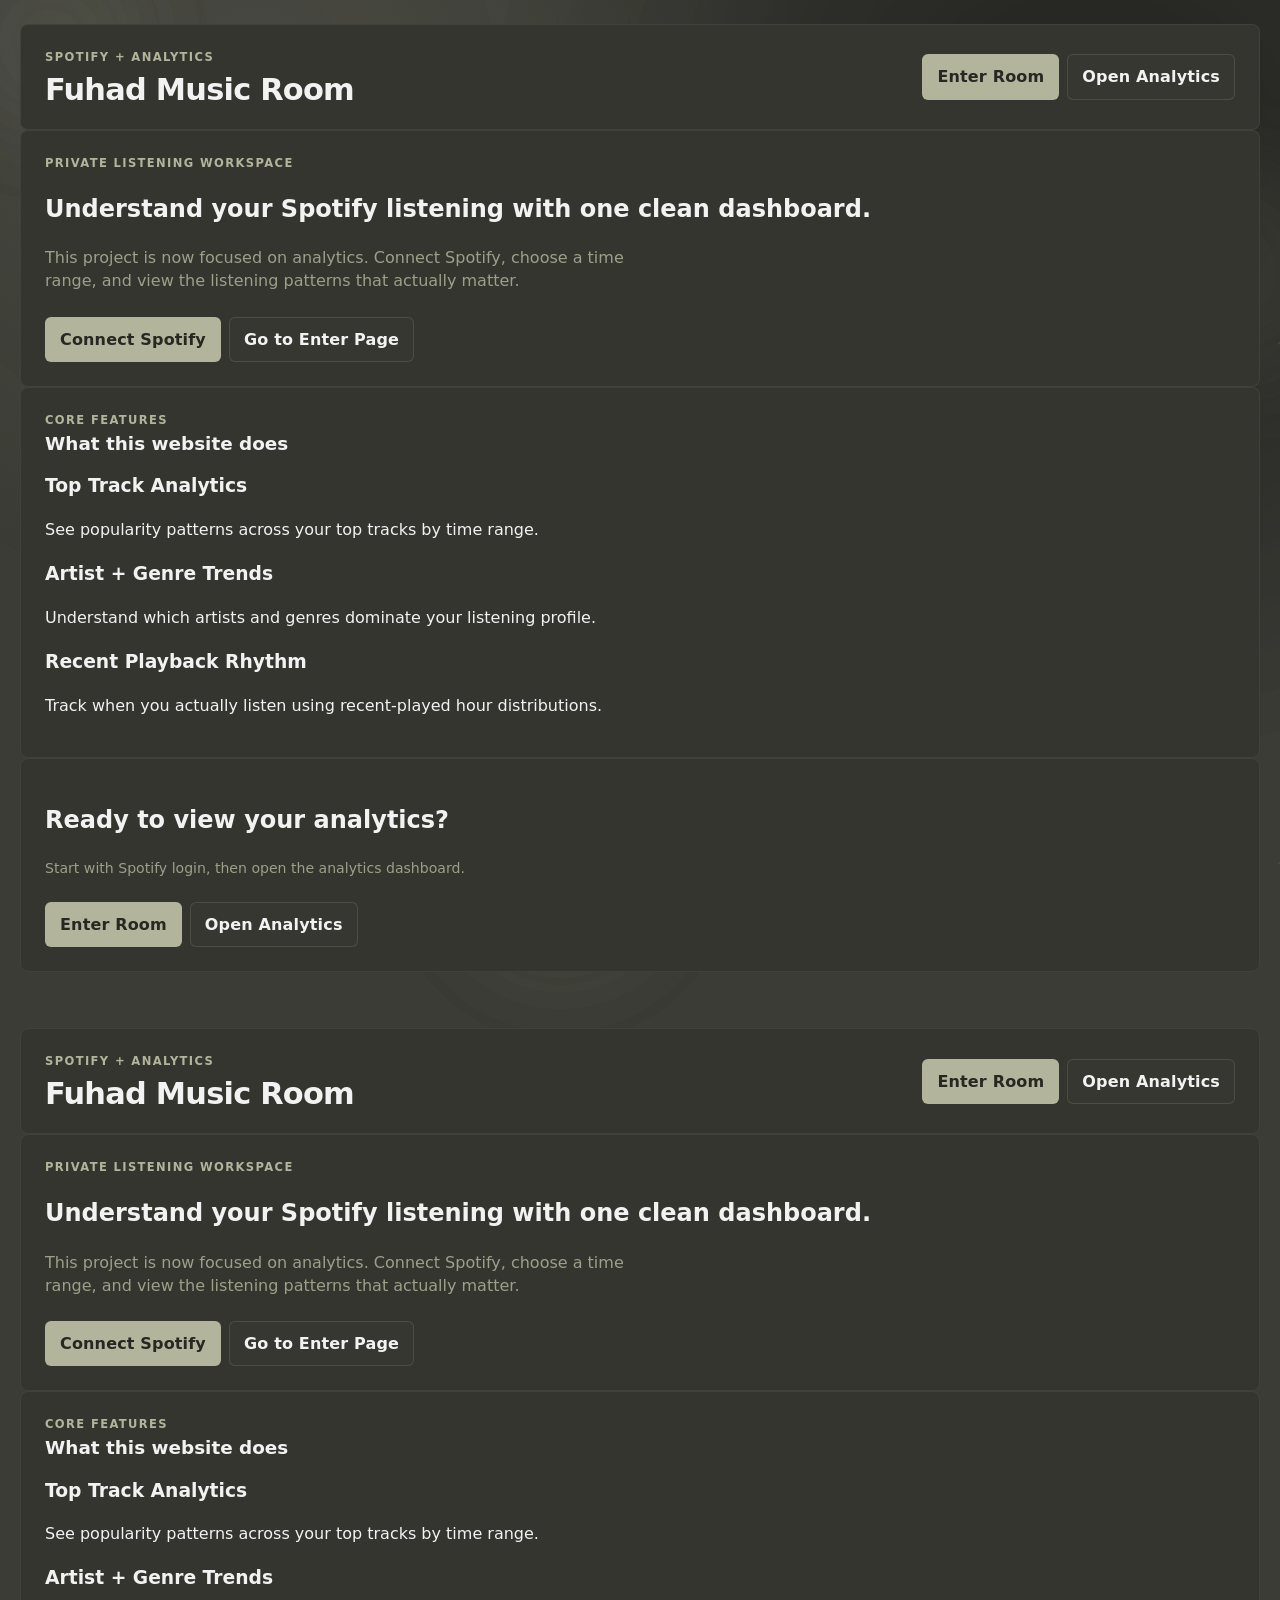
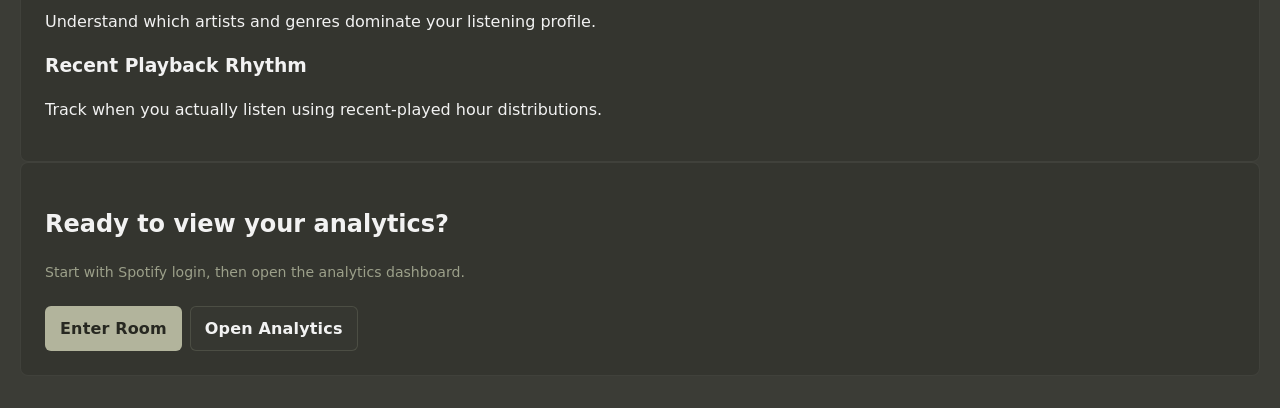
==== commit 212f2365: "Update index.html" ====
--- a/index.html
+++ b/index.html
@@ -4,10 +4,7 @@
     <meta charset="utf-8" />
     <meta name="viewport" content="width=device-width, initial-scale=1" />
     <meta name="theme-color" content="#3b3c36" />
-    <meta
-      name="description"
-      content="Fuhad Music Room is a private Spotify-powered studio for your music taste."
-    />
+    <meta name="description" content="Fuhad Music Room is a private Spotify analytics room." />
     <title>Fuhad Music Room</title>
     <link rel="preconnect" href="https://fonts.googleapis.com" />
     <link rel="preconnect" href="https://fonts.gstatic.com" crossorigin />
@@ -27,233 +24,63 @@
     </div>
 
     <main class="site-shell">
-      <section class="hero-card">
-        <div class="hero-copy">
-          <p class="kicker">Private Listening Studio</p>
-          <div class="hero-badges" aria-label="Product highlights">
-            <span class="hero-badge">Spotify OAuth</span>
-            <span class="hero-badge">Private by Design</span>
-            <span class="hero-badge">Personal Workflow</span>
+      <header class="topbar">
+        <div class="brand-block">
+          <p class="kicker">Spotify + Analytics</p>
+          <h1>Fuhad Music Room</h1>
+        </div>
+        <div class="topbar-actions">
+          <a class="btn btn-primary" href="/api/login">Enter Room</a>
+          <a class="btn btn-secondary" href="/app.html">Open Analytics</a>
+        </div>
+      </header>
+
+      <section class="panel hero-panel" aria-labelledby="home-hero-heading">
+        <p class="kicker">Private Listening Workspace</p>
+        <h2 id="home-hero-heading">Understand your Spotify listening with one clean dashboard.</h2>
+        <p class="lede">
+          This project is now focused on analytics. Connect Spotify, choose a time range, and view
+          the listening patterns that actually matter.
+        </p>
+
+        <div id="landing-error" class="banner banner-error hidden" role="alert"></div>
+
+        <div class="hero-actions">
+          <a class="btn btn-primary" href="/api/login">Connect Spotify</a>
+          <a class="btn btn-secondary" href="/enter.html">Go to Enter Page</a>
+        </div>
+      </section>
+
+      <section id="home-features" class="panel" aria-labelledby="home-features-heading">
+        <div class="panel-head">
+          <div>
+            <p class="kicker">Core Features</p>
+            <h2 id="home-features-heading">What this website does</h2>
           </div>
-          <h1>Fuhad Music Room</h1>
-          <p class="tagline">A private listening studio for moods, routines, and taste shifts.</p>
-          <p class="lede">
-            Spotify-powered and built for one listener. Enter your room, pick a preset, and shape
-            your listening around how you actually move through the day.
-          </p>
-          <p class="hero-trust">Built for Fuhad only. No public profiles. No noise.</p>
-
-          <div id="landing-error" class="banner banner-error hidden" role="alert"></div>
-
-          <div class="hero-actions">
-            <a class="btn btn-primary" href="/api/login">Enter the Room</a>
-            <a class="btn btn-secondary" href="#studio-preview">Preview the Studio</a>
-            <a class="btn btn-ghost" href="/app.html">Go to Dashboard</a>
-          </div>
-        </div>
-
-        <div id="studio-preview" class="hero-preview" aria-label="Feature previews">
-          <div class="hero-preview-head">
-            <p class="kicker">Studio Preview</p>
-            <p>
-              A personal system for entering the right room, not just browsing tracks.
-            </p>
-          </div>
-          <article class="preview-card">
-            <div class="preview-icon" aria-hidden="true">01</div>
-            <div>
-              <h2>Time-of-day Rooms</h2>
-              <p>Let the room suggest the right preset for morning, evening, or late-night focus.</p>
-            </div>
-          </article>
-
-          <article class="preview-card">
-            <div class="preview-icon" aria-hidden="true">02</div>
-            <div>
-              <h2>Signature Playlist</h2>
-              <p>Refresh one evolving playlist that captures your current room settings and taste.</p>
-            </div>
-          </article>
-
-          <article class="preview-card">
-            <div class="preview-icon" aria-hidden="true">03</div>
-            <div>
-              <h2>Mood Generator</h2>
-              <p>Build private playlists from your top tracks, recent playback, and selected mood.</p>
-            </div>
-          </article>
-        </div>
-      </section>
-
-      <section class="landing-section what-room-section" aria-labelledby="what-room-heading">
-        <div class="landing-section-head">
-          <p class="kicker">What This Is</p>
-          <h2 id="what-room-heading">A personal listening workflow, not another music dashboard.</h2>
-          <p>
-            Fuhad Music Room is designed around routines, moods, and repeatable sessions. It turns
-            Spotify data into a private system you can return to every day.
-          </p>
-        </div>
-
-        <div class="what-room-grid" role="list" aria-label="Product differentiators">
-          <article class="what-room-card" role="listitem">
-            <div class="what-room-index" aria-hidden="true">01</div>
-            <h3>Time-aware entry</h3>
-            <p>
-              Enter through a private lobby that suggests the right room based on time-of-day and
-              your saved presets.
-            </p>
-            <span class="what-room-foot">Morning, evening, night logic • personal presets</span>
-          </article>
-
-          <article class="what-room-card" role="listitem">
-            <div class="what-room-index" aria-hidden="true">02</div>
-            <h3>Signature playlist system</h3>
-            <p>
-              Keep one evolving Spotify playlist linked to your room. Refresh it from your current
-              setup or the suggested room in a single action.
-            </p>
-            <span class="what-room-foot">Persistent playlist • refresh in place</span>
-          </article>
-
-          <article class="what-room-card" role="listitem">
-            <div class="what-room-index" aria-hidden="true">03</div>
-            <h3>Session-based listening</h3>
-            <p>
-              Generate mood playlists from your actual taste profile, then resume your last room
-              session directly from the lobby.
-            </p>
-            <span class="what-room-foot">Taste-based recommendations • resume flow</span>
-          </article>
-        </div>
-      </section>
-
-      <section class="landing-section philosophy-section" aria-labelledby="philosophy-heading">
-        <div class="philosophy-grid">
-          <div class="philosophy-copy">
-            <p class="kicker">Personal Philosophy</p>
-            <h2 id="philosophy-heading">Why I built a private room instead of another playlist tool.</h2>
-            <p>
-              Spotify already gives me endless music. What I wanted was structure: a way to return
-              to the same moods, routines, and phases of listening without starting from zero every
-              time.
-            </p>
-            <p>
-              Fuhad Music Room is my personal listening system. It helps me enter the right
-              headspace, preserve recurring taste patterns, and generate playlists that feel tied
-              to a moment, not just an algorithm.
-            </p>
-            <p>
-              It is intentionally private. No public feed, no performance layer, no clutter. Just
-              a focused studio for how I actually listen.
-            </p>
-          </div>
-
-          <aside class="philosophy-panel" aria-label="Studio principles">
-            <div class="philosophy-panel-head">
-              <p class="kicker">Studio Principles</p>
-              <h3>What the room optimises for</h3>
-            </div>
-
-            <div class="philosophy-list" role="list">
-              <div class="philosophy-item" role="listitem">
-                <span class="philosophy-item-title">Ritual over browsing</span>
-                <span class="philosophy-item-copy"
-                  >Enter a room state quickly with presets and time-aware suggestions.</span
-                >
-              </div>
-              <div class="philosophy-item" role="listitem">
-                <span class="philosophy-item-title">Continuity over novelty</span>
-                <span class="philosophy-item-copy"
-                  >Track recurring phases with a signature playlist and resume flow.</span
-                >
-              </div>
-              <div class="philosophy-item" role="listitem">
-                <span class="philosophy-item-title">Privacy over performance</span>
-                <span class="philosophy-item-copy"
-                  >Built for one listener, with no public profile or social layer.</span
-                >
-              </div>
-            </div>
-          </aside>
-        </div>
-      </section>
-
-      <section class="landing-section preset-showcase-section" aria-labelledby="preset-showcase-heading">
-        <div class="landing-section-head">
-          <p class="kicker">Preset Showcase</p>
-          <h2 id="preset-showcase-heading">Three room modes that define the studio.</h2>
-          <p>
-            These are not just playlist themes. They are repeatable listening states built around
-            time, energy, and how I actually use music during the day.
-          </p>
-        </div>
-
-        <div class="preset-showcase-grid" role="list" aria-label="Featured room presets">
-          <article class="preset-showcase-card" role="listitem">
-            <div class="preset-showcase-top">
-              <span class="preset-showcase-index">01</span>
-              <span class="preset-showcase-chip">Focus</span>
-            </div>
-            <h3>Late Night Focus</h3>
-            <p>
-              Built for deep work and quiet concentration. Pulls from medium-term listening so it
-              feels consistent, calm, and mentally familiar.
-            </p>
-            <div class="preset-showcase-meta">
-              <span>Range: Last 6 months</span>
-              <span>Seeds: Top tracks first</span>
-              <span>Best for: Coding, reading, planning</span>
-            </div>
-          </article>
-
-          <article class="preset-showcase-card" role="listitem">
-            <div class="preset-showcase-top">
-              <span class="preset-showcase-index">02</span>
-              <span class="preset-showcase-chip">Gym</span>
-            </div>
-            <h3>Gym Push</h3>
-            <p>
-              A short-term energy preset designed to reflect current rotation and momentum. Ideal
-              when I want the room to feel immediate and high-output.
-            </p>
-            <div class="preset-showcase-meta">
-              <span>Range: Last 4 weeks</span>
-              <span>Seeds: Top tracks first</span>
-              <span>Best for: Training, movement, resets</span>
-            </div>
-          </article>
-
-          <article class="preset-showcase-card" role="listitem">
-            <div class="preset-showcase-top">
-              <span class="preset-showcase-index">03</span>
-              <span class="preset-showcase-chip">Soft</span>
-            </div>
-            <h3>Soft Sunday</h3>
-            <p>
-              A slower, reflective room that leans on long-term taste and softer recommendation
-              shaping. Meant for recovery days and low-friction listening.
-            </p>
-            <div class="preset-showcase-meta">
-              <span>Range: All time</span>
-              <span>Seeds: Recent-first blend</span>
-              <span>Best for: Recovery, evening drift, journaling</span>
-            </div>
-          </article>
-        </div>
-
-        <div class="preset-showcase-footer">
-          <div>
-            <p class="kicker">Choose Your Entry</p>
-            <p class="preset-showcase-footer-copy">
-              Enter the room to use time-of-day suggestions, or go straight to the dashboard if you
-              already know what you want.
-            </p>
-          </div>
-          <div class="preset-showcase-actions">
-            <a class="btn btn-primary" href="/api/login">Enter the Room</a>
-            <a class="btn btn-secondary" href="/app.html">Open Dashboard</a>
-          </div>
+        </div>
+
+        <div class="feature-grid">
+          <article class="feature-card">
+            <h3>Top Track Analytics</h3>
+            <p>See popularity patterns across your top tracks by time range.</p>
+          </article>
+          <article class="feature-card">
+            <h3>Artist + Genre Trends</h3>
+            <p>Understand which artists and genres dominate your listening profile.</p>
+          </article>
+          <article class="feature-card">
+            <h3>Recent Playback Rhythm</h3>
+            <p>Track when you actually listen using recent-played hour distributions.</p>
+          </article>
+        </div>
+      </section>
+
+      <section id="home-cta" class="panel cta-panel" aria-labelledby="home-cta-heading">
+        <h2 id="home-cta-heading">Ready to view your analytics?</h2>
+        <p class="subtle-text">Start with Spotify login, then open the analytics dashboard.</p>
+        <div class="hero-actions">
+          <a class="btn btn-primary" href="/api/login">Enter Room</a>
+          <a class="btn btn-secondary" href="/app.html">Open Analytics</a>
         </div>
       </section>
     </main>
@@ -271,4 +98,103 @@
     </script>
   </body>
 </html>
-
+<!doctype html>
+<html lang="en">
+  <head>
+    <meta charset="utf-8" />
+    <meta name="viewport" content="width=device-width, initial-scale=1" />
+    <meta name="theme-color" content="#3b3c36" />
+    <meta name="description" content="Fuhad Music Room is a private Spotify analytics room." />
+    <title>Fuhad Music Room</title>
+    <link rel="preconnect" href="https://fonts.googleapis.com" />
+    <link rel="preconnect" href="https://fonts.gstatic.com" crossorigin />
+    <link
+      href="https://fonts.googleapis.com/css2?family=Manrope:wght@400;500;600;700;800&display=swap"
+      rel="stylesheet"
+    />
+    <link rel="stylesheet" href="/styles.css" />
+    <script src="/js/nav.js" defer></script>
+  </head>
+  <body class="landing-page">
+    <div class="cosmos-bg" aria-hidden="true">
+      <span class="orb orb-a"></span>
+      <span class="orb orb-b"></span>
+      <span class="orb orb-c"></span>
+      <span class="stars"></span>
+    </div>
+
+    <main class="site-shell">
+      <header class="topbar">
+        <div class="brand-block">
+          <p class="kicker">Spotify + Analytics</p>
+          <h1>Fuhad Music Room</h1>
+        </div>
+        <div class="topbar-actions">
+          <a class="btn btn-primary" href="/api/login">Enter Room</a>
+          <a class="btn btn-secondary" href="/app.html">Open Analytics</a>
+        </div>
+      </header>
+
+      <section class="panel hero-panel" aria-labelledby="home-hero-heading">
+        <p class="kicker">Private Listening Workspace</p>
+        <h2 id="home-hero-heading">Understand your Spotify listening with one clean dashboard.</h2>
+        <p class="lede">
+          This project is now focused on analytics. Connect Spotify, choose a time range, and view
+          the listening patterns that actually matter.
+        </p>
+
+        <div id="landing-error" class="banner banner-error hidden" role="alert"></div>
+
+        <div class="hero-actions">
+          <a class="btn btn-primary" href="/api/login">Connect Spotify</a>
+          <a class="btn btn-secondary" href="/enter.html">Go to Enter Page</a>
+        </div>
+      </section>
+
+      <section id="home-features" class="panel" aria-labelledby="home-features-heading">
+        <div class="panel-head">
+          <div>
+            <p class="kicker">Core Features</p>
+            <h2 id="home-features-heading">What this website does</h2>
+          </div>
+        </div>
+
+        <div class="feature-grid">
+          <article class="feature-card">
+            <h3>Top Track Analytics</h3>
+            <p>See popularity patterns across your top tracks by time range.</p>
+          </article>
+          <article class="feature-card">
+            <h3>Artist + Genre Trends</h3>
+            <p>Understand which artists and genres dominate your listening profile.</p>
+          </article>
+          <article class="feature-card">
+            <h3>Recent Playback Rhythm</h3>
+            <p>Track when you actually listen using recent-played hour distributions.</p>
+          </article>
+        </div>
+      </section>
+
+      <section id="home-cta" class="panel cta-panel" aria-labelledby="home-cta-heading">
+        <h2 id="home-cta-heading">Ready to view your analytics?</h2>
+        <p class="subtle-text">Start with Spotify login, then open the analytics dashboard.</p>
+        <div class="hero-actions">
+          <a class="btn btn-primary" href="/api/login">Enter Room</a>
+          <a class="btn btn-secondary" href="/app.html">Open Analytics</a>
+        </div>
+      </section>
+    </main>
+
+    <script>
+      (function () {
+        const params = new URLSearchParams(window.location.search);
+        const rawError = params.get("error");
+        if (!rawError) return;
+        const banner = document.getElementById("landing-error");
+        if (!banner) return;
+        banner.textContent = rawError;
+        banner.classList.remove("hidden");
+      })();
+    </script>
+  </body>
+</html>
--- a/styles.css
+++ b/styles.css
@@ -39,6 +39,10 @@
   min-height: 100%;
 }
 
+html {
+  scroll-behavior: smooth;
+}
+
 body {
   font-family: "Manrope", ui-sans-serif, system-ui, -apple-system, "Segoe UI", sans-serif;
   background: var(--bg);
@@ -186,6 +190,29 @@
   font-size: clamp(2rem, 8vw, 3.6rem);
 }
 
+.hero-badges {
+  margin-top: var(--s-3);
+  display: flex;
+  flex-wrap: wrap;
+  gap: var(--s-2);
+}
+
+.hero-badge {
+  display: inline-flex;
+  align-items: center;
+  justify-content: center;
+  min-height: 24px;
+  padding: 3px 8px;
+  border: 1px solid rgba(178, 180, 156, 0.12);
+  background: rgba(178, 180, 156, 0.03);
+  border-radius: var(--radius-1);
+  color: var(--text-2);
+  font-size: 0.7rem;
+  font-weight: 700;
+  letter-spacing: 0.06em;
+  text-transform: uppercase;
+}
+
 .tagline {
   margin: var(--s-3) 0 0;
   color: var(--text);
@@ -197,6 +224,13 @@
   margin: var(--s-3) 0 0;
   color: var(--text-2);
   max-width: 60ch;
+}
+
+.hero-trust {
+  margin: var(--s-3) 0 0;
+  color: var(--accent);
+  font-size: 0.82rem;
+  letter-spacing: 0.03em;
 }
 
 .hero-actions {
@@ -302,6 +336,278 @@
   align-content: start;
 }
 
+.hero-preview-head {
+  padding: var(--s-3);
+  border-radius: var(--radius-2);
+  border: 1px solid rgba(178, 180, 156, 0.08);
+  background: var(--surface-2);
+}
+
+.hero-preview-head .kicker {
+  color: var(--text-2);
+}
+
+.hero-preview-head p:last-child {
+  margin: var(--s-2) 0 0;
+  color: var(--text);
+  font-size: 0.9rem;
+  line-height: 1.35;
+}
+
+.landing-section {
+  margin-top: var(--s-5);
+}
+
+.landing-section-head {
+  display: grid;
+  gap: var(--s-2);
+  margin-bottom: var(--s-4);
+}
+
+.landing-section-head h2 {
+  margin: 0;
+  color: var(--text);
+  font-size: clamp(1.2rem, 4vw, 2rem);
+  line-height: 1.08;
+  letter-spacing: -0.02em;
+}
+
+.landing-section-head p:last-child {
+  margin: 0;
+  color: var(--text-2);
+  max-width: 68ch;
+}
+
+.what-room-grid {
+  display: grid;
+  gap: var(--s-3);
+  grid-template-columns: 1fr;
+}
+
+.what-room-card {
+  background: var(--surface);
+  border: 1px solid var(--line);
+  border-radius: var(--radius-3);
+  padding: var(--s-4);
+  display: grid;
+  gap: var(--s-2);
+  align-content: start;
+  min-width: 0;
+  transition: border-color var(--ease), background-color var(--ease), transform var(--ease);
+}
+
+.what-room-card:hover {
+  border-color: rgba(178, 180, 156, 0.16);
+  background: #34352f;
+  transform: translateY(-1px);
+}
+
+.what-room-index {
+  color: var(--accent);
+  font-size: 0.72rem;
+  font-weight: 800;
+  letter-spacing: 0.12em;
+}
+
+.what-room-card h3 {
+  margin: 0;
+  color: var(--text);
+  font-size: 1rem;
+  line-height: 1.15;
+}
+
+.what-room-card p {
+  margin: 0;
+  color: var(--text-2);
+  font-size: 0.9rem;
+  line-height: 1.45;
+}
+
+.what-room-foot {
+  margin-top: var(--s-1);
+  color: var(--accent);
+  font-size: 0.76rem;
+  line-height: 1.3;
+}
+
+.philosophy-grid {
+  display: grid;
+  gap: var(--s-4);
+  grid-template-columns: 1fr;
+}
+
+.philosophy-copy {
+  background: var(--surface);
+  border: 1px solid var(--line);
+  border-radius: var(--radius-3);
+  padding: var(--s-4);
+}
+
+.philosophy-copy h2 {
+  margin: 0;
+  color: var(--text);
+  font-size: clamp(1.2rem, 4vw, 1.95rem);
+  line-height: 1.08;
+  letter-spacing: -0.02em;
+}
+
+.philosophy-copy p {
+  margin: var(--s-3) 0 0;
+  color: var(--text-2);
+  line-height: 1.5;
+}
+
+.philosophy-copy p:first-of-type {
+  color: var(--text);
+}
+
+.philosophy-panel {
+  background: var(--surface);
+  border: 1px solid var(--line);
+  border-radius: var(--radius-3);
+  padding: var(--s-4);
+  display: grid;
+  gap: var(--s-3);
+  align-content: start;
+}
+
+.philosophy-panel-head h3 {
+  margin: var(--s-1) 0 0;
+  color: var(--text);
+  font-size: 1rem;
+  line-height: 1.15;
+}
+
+.philosophy-list {
+  display: grid;
+  gap: var(--s-2);
+}
+
+.philosophy-item {
+  display: grid;
+  gap: 4px;
+  padding: var(--s-3);
+  border-radius: var(--radius-2);
+  background: var(--surface-2);
+  border: 1px solid rgba(178, 180, 156, 0.08);
+}
+
+.philosophy-item-title {
+  color: var(--text);
+  font-size: 0.88rem;
+  font-weight: 700;
+  line-height: 1.2;
+}
+
+.philosophy-item-copy {
+  color: var(--text-2);
+  font-size: 0.82rem;
+  line-height: 1.35;
+}
+
+.preset-showcase-grid {
+  display: grid;
+  gap: var(--s-3);
+  grid-template-columns: 1fr;
+}
+
+.preset-showcase-card {
+  background: var(--surface);
+  border: 1px solid var(--line);
+  border-radius: var(--radius-3);
+  padding: var(--s-4);
+  display: grid;
+  gap: var(--s-2);
+  align-content: start;
+  min-width: 0;
+  transition: border-color var(--ease), background-color var(--ease), transform var(--ease);
+}
+
+.preset-showcase-card:hover {
+  border-color: rgba(178, 180, 156, 0.16);
+  background: #34352f;
+  transform: translateY(-1px);
+}
+
+.preset-showcase-top {
+  display: flex;
+  align-items: center;
+  justify-content: space-between;
+  gap: var(--s-2);
+}
+
+.preset-showcase-index {
+  color: var(--accent);
+  font-size: 0.72rem;
+  font-weight: 800;
+  letter-spacing: 0.12em;
+}
+
+.preset-showcase-chip {
+  display: inline-flex;
+  align-items: center;
+  justify-content: center;
+  border-radius: var(--radius-1);
+  border: 1px solid rgba(178, 180, 156, 0.14);
+  background: rgba(178, 180, 156, 0.03);
+  color: var(--accent-strong);
+  font-size: 0.7rem;
+  font-weight: 700;
+  letter-spacing: 0.06em;
+  text-transform: uppercase;
+  padding: 3px 8px;
+  min-height: 24px;
+}
+
+.preset-showcase-card h3 {
+  margin: 0;
+  color: var(--text);
+  font-size: 1.02rem;
+  line-height: 1.15;
+}
+
+.preset-showcase-card p {
+  margin: 0;
+  color: var(--text-2);
+  line-height: 1.45;
+  font-size: 0.9rem;
+}
+
+.preset-showcase-meta {
+  margin-top: var(--s-1);
+  display: grid;
+  gap: 6px;
+}
+
+.preset-showcase-meta span {
+  color: var(--text-2);
+  font-size: 0.79rem;
+  line-height: 1.3;
+}
+
+.preset-showcase-footer {
+  margin-top: var(--s-4);
+  background: var(--surface);
+  border: 1px solid var(--line);
+  border-radius: var(--radius-3);
+  padding: var(--s-4);
+  display: grid;
+  gap: var(--s-3);
+}
+
+.preset-showcase-footer-copy {
+  margin: var(--s-2) 0 0;
+  color: var(--text-2);
+  line-height: 1.45;
+  max-width: 60ch;
+}
+
+.preset-showcase-actions {
+  display: flex;
+  flex-wrap: wrap;
+  gap: var(--s-2);
+}
+
 .preview-card {
   display: grid;
   grid-template-columns: 40px 1fr;
@@ -355,6 +661,175 @@
   display: flex;
   flex-wrap: wrap;
   gap: var(--s-2);
+}
+
+.mobile-nav-toggle,
+.mobile-nav-backdrop,
+.mobile-nav-drawer {
+  display: none;
+}
+
+.mobile-nav-toggle {
+  appearance: none;
+  border: 1px solid var(--line-2);
+  background: rgba(52, 53, 47, 0.9);
+  color: var(--text);
+  border-radius: var(--radius-2);
+  width: 42px;
+  height: 42px;
+  padding: 0;
+  align-items: center;
+  justify-content: center;
+  cursor: pointer;
+  transition: border-color var(--ease), background-color var(--ease), transform var(--ease);
+  backdrop-filter: blur(8px);
+}
+
+.mobile-nav-toggle:hover {
+  border-color: var(--line-3);
+  background: rgba(52, 53, 47, 0.98);
+}
+
+.mobile-nav-toggle:active {
+  transform: translateY(1px);
+}
+
+.mobile-nav-toggle-lines {
+  width: 18px;
+  height: 14px;
+  display: grid;
+  align-content: space-between;
+}
+
+.mobile-nav-toggle-lines span {
+  display: block;
+  width: 100%;
+  height: 1.5px;
+  background: currentColor;
+  border-radius: 999px;
+}
+
+.mobile-nav-backdrop {
+  position: fixed;
+  inset: 0;
+  background: rgba(0, 0, 0, 0.48);
+  border: 0;
+  padding: 0;
+  margin: 0;
+  opacity: 0;
+  pointer-events: none;
+  transition: opacity 220ms ease;
+  z-index: 78;
+}
+
+.mobile-nav-drawer {
+  position: fixed;
+  top: 0;
+  right: 0;
+  bottom: 0;
+  width: min(86vw, 360px);
+  background: rgba(48, 49, 43, 0.98);
+  border-left: 1px solid var(--line-2);
+  box-shadow: -8px 0 24px rgba(0, 0, 0, 0.2);
+  transform: translateX(100%);
+  transition: transform 220ms ease;
+  z-index: 79;
+  grid-template-rows: auto 1fr;
+}
+
+.mobile-nav-header {
+  padding: var(--s-4);
+  border-bottom: 1px solid var(--line);
+  display: flex;
+  align-items: flex-start;
+  justify-content: space-between;
+  gap: var(--s-3);
+}
+
+.mobile-nav-kicker {
+  margin: 0;
+  color: var(--accent);
+  text-transform: uppercase;
+  letter-spacing: 0.12em;
+  font-size: 0.68rem;
+  font-weight: 700;
+}
+
+.mobile-nav-title {
+  margin: var(--s-1) 0 0;
+  color: var(--text);
+  font-size: 1rem;
+  line-height: 1.15;
+}
+
+.mobile-nav-close {
+  appearance: none;
+  border: 1px solid var(--line-2);
+  background: transparent;
+  color: var(--text-2);
+  border-radius: var(--radius-2);
+  min-height: 34px;
+  padding: 6px 10px;
+  cursor: pointer;
+  transition: border-color var(--ease), color var(--ease), background-color var(--ease);
+}
+
+.mobile-nav-close:hover {
+  color: var(--text);
+  border-color: var(--line-3);
+}
+
+.mobile-nav-body {
+  padding: var(--s-3);
+  overflow-y: auto;
+}
+
+.mobile-nav-list {
+  list-style: none;
+  margin: 0;
+  padding: 0;
+  display: grid;
+  gap: var(--s-1);
+}
+
+.mobile-nav-link {
+  display: block;
+  width: 100%;
+  padding: 10px 12px;
+  border-radius: var(--radius-2);
+  border: 1px solid transparent;
+  color: var(--text);
+  transition: border-color var(--ease), background-color var(--ease), color var(--ease);
+}
+
+.mobile-nav-link.is-section {
+  color: var(--text-2);
+  font-size: 0.92rem;
+}
+
+.mobile-nav-link:hover {
+  border-color: rgba(178, 180, 156, 0.14);
+  background: rgba(178, 180, 156, 0.03);
+  color: var(--text);
+}
+
+.mobile-nav-link.is-active {
+  border-color: rgba(178, 180, 156, 0.2);
+  background: rgba(178, 180, 156, 0.06);
+  color: var(--accent-strong);
+}
+
+body.is-mobile-nav-open {
+  overflow: hidden;
+}
+
+body.is-mobile-nav-open .mobile-nav-backdrop {
+  opacity: 1;
+  pointer-events: auto;
+}
+
+body.is-mobile-nav-open .mobile-nav-drawer {
+  transform: translateX(0);
 }
 
 .tabs-panel {
@@ -420,6 +895,68 @@
   grid-template-columns: 1fr;
 }
 
+.analytics-controls {
+  margin-top: var(--s-4);
+}
+
+.analytics-grid {
+  align-items: start;
+}
+
+.analytics-summary-panel .panel-head {
+  margin-bottom: var(--s-3);
+}
+
+.analytics-metric-grid {
+  display: grid;
+  grid-template-columns: repeat(2, minmax(0, 1fr));
+  gap: var(--s-3);
+}
+
+.analytics-metric-card {
+  background: var(--surface-2);
+  border: 1px solid rgba(242, 242, 242, 0.04);
+  border-radius: var(--radius-2);
+  padding: var(--s-3);
+  display: grid;
+  gap: 6px;
+}
+
+.analytics-metric-label {
+  color: var(--text-2);
+  font-size: 0.76rem;
+  letter-spacing: 0.06em;
+  text-transform: uppercase;
+}
+
+.analytics-metric-card strong {
+  color: var(--text);
+  font-size: 1.24rem;
+  line-height: 1;
+}
+
+.analytics-chart-panel .panel-head {
+  margin-bottom: var(--s-3);
+}
+
+.chart-wrap {
+  position: relative;
+  width: 100%;
+  height: 290px;
+}
+
+.chart-wrap canvas {
+  width: 100% !important;
+  height: 100% !important;
+}
+
+.enter-grid {
+  margin-top: var(--s-5);
+  display: grid;
+  gap: var(--s-4);
+  grid-template-columns: 1fr;
+}
+
 .panel {
   padding: var(--s-4);
 }
@@ -614,6 +1151,222 @@
   background: #32332d;
 }
 
+.enter-hero-panel {
+  display: grid;
+  gap: var(--s-4);
+  align-content: start;
+}
+
+.enter-hero-title {
+  margin: var(--s-1) 0 0;
+  font-size: clamp(1.35rem, 5vw, 2rem);
+  line-height: 1.05;
+  letter-spacing: -0.02em;
+}
+
+.enter-room-summary {
+  border-radius: var(--radius-2);
+  background: var(--surface-2);
+  border: 1px solid rgba(178, 180, 156, 0.1);
+  padding: var(--s-3);
+}
+
+.enter-room-summary-copy {
+  display: grid;
+  gap: var(--s-1);
+}
+
+.enter-room-summary-copy strong {
+  color: var(--accent-strong);
+  font-size: 0.8rem;
+  font-weight: 700;
+  letter-spacing: 0.08em;
+  text-transform: uppercase;
+}
+
+.enter-room-summary-copy div {
+  color: var(--text);
+  font-weight: 700;
+  font-size: 1rem;
+}
+
+.enter-room-summary-copy span {
+  color: var(--text-2);
+  font-size: 0.84rem;
+  line-height: 1.35;
+}
+
+.enter-hero-actions {
+  display: flex;
+  flex-wrap: wrap;
+  gap: var(--s-2);
+}
+
+.enter-signature-panel {
+  align-content: start;
+}
+
+.enter-signature-summary {
+  margin-top: var(--s-2);
+}
+
+.enter-signature-card {
+  border-radius: var(--radius-2);
+  border: 1px solid rgba(178, 180, 156, 0.1);
+  background: var(--surface-2);
+  padding: var(--s-3);
+  display: grid;
+  gap: var(--s-1);
+}
+
+.enter-signature-card strong {
+  color: var(--text);
+  font-weight: 700;
+}
+
+.enter-signature-card span {
+  color: var(--text-2);
+  font-size: 0.82rem;
+  line-height: 1.35;
+}
+
+.enter-signature-actions {
+  margin-top: var(--s-3);
+  display: flex;
+  flex-wrap: wrap;
+  gap: var(--s-2);
+}
+
+.enter-last-session-panel {
+  align-content: start;
+}
+
+.enter-last-session-summary {
+  margin-top: var(--s-2);
+}
+
+.enter-last-session-card {
+  border-radius: var(--radius-2);
+  border: 1px solid rgba(178, 180, 156, 0.1);
+  background: var(--surface-2);
+  padding: var(--s-3);
+  display: grid;
+  gap: var(--s-1);
+}
+
+.enter-last-session-card strong {
+  color: var(--text);
+  font-weight: 700;
+}
+
+.enter-last-session-card span {
+  color: var(--text-2);
+  font-size: 0.82rem;
+  line-height: 1.35;
+}
+
+.enter-last-session-actions {
+  margin-top: var(--s-3);
+  display: flex;
+  flex-wrap: wrap;
+  gap: var(--s-2);
+}
+
+.enter-preset-launch-list {
+  display: grid;
+  gap: var(--s-2);
+  grid-template-columns: 1fr;
+}
+
+.enter-preset-launch {
+  appearance: none;
+  width: 100%;
+  text-align: left;
+  border: 1px solid rgba(255, 255, 255, 0.03);
+  background: var(--surface-2);
+  color: var(--text);
+  border-radius: var(--radius-2);
+  padding: var(--s-3);
+  cursor: pointer;
+  transition: border-color var(--ease), background-color var(--ease), transform var(--ease);
+}
+
+.enter-preset-launch:hover {
+  border-color: rgba(178, 180, 156, 0.18);
+  background: #2f302a;
+  transform: translateY(-1px);
+}
+
+.enter-preset-launch.is-active {
+  border-color: rgba(178, 180, 156, 0.24);
+}
+
+.enter-preset-launch-top {
+  display: flex;
+  align-items: center;
+  justify-content: space-between;
+  gap: var(--s-2);
+}
+
+.enter-preset-launch-name {
+  font-weight: 700;
+  font-size: 0.9rem;
+  line-height: 1.2;
+}
+
+.enter-preset-launch-meta {
+  margin-top: var(--s-1);
+  color: var(--text-2);
+  font-size: 0.78rem;
+  line-height: 1.35;
+}
+
+.enter-pill {
+  display: inline-flex;
+  align-items: center;
+  justify-content: center;
+  border-radius: 999px;
+  border: 1px solid rgba(178, 180, 156, 0.18);
+  color: var(--accent);
+  padding: 2px 6px;
+  font-size: 0.68rem;
+  font-weight: 700;
+  letter-spacing: 0.05em;
+  text-transform: uppercase;
+  flex-shrink: 0;
+}
+
+.enter-snapshot-grid {
+  display: grid;
+  gap: var(--s-3);
+}
+
+.enter-snapshot-card {
+  border-radius: var(--radius-2);
+  border: 1px solid rgba(255, 255, 255, 0.03);
+  background: var(--surface-2);
+  padding: var(--s-3);
+  min-width: 0;
+}
+
+.enter-snapshot-head h3 {
+  margin: var(--s-1) 0 0;
+  font-size: 0.96rem;
+  font-weight: 700;
+}
+
+.enter-snapshot-card .track-grid {
+  grid-template-columns: 1fr;
+}
+
+.enter-snapshot-card .artist-grid {
+  grid-template-columns: 1fr;
+}
+
+.enter-snapshot-card .recent-list {
+  margin-top: 0;
+}
+
 .mood-controls {
   display: grid;
   gap: var(--s-4);
@@ -717,6 +1470,69 @@
 
 .dayroom-slot-value span {
   color: var(--text-2);
+}
+
+.signature-panel {
+  margin-bottom: var(--s-5);
+  padding: var(--s-4);
+  border-radius: var(--radius-2);
+  background: var(--surface-2);
+  border: 1px solid rgba(255, 255, 255, 0.03);
+}
+
+.signature-head {
+  display: flex;
+  align-items: flex-start;
+  justify-content: space-between;
+  gap: var(--s-3);
+}
+
+.signature-head h3 {
+  margin: var(--s-1) 0 0;
+  font-size: 1rem;
+  font-weight: 700;
+}
+
+.signature-badge {
+  margin-top: 0;
+  font-size: 0.8rem;
+  text-align: right;
+}
+
+.signature-summary {
+  margin-top: var(--s-3);
+  padding: var(--s-3);
+  border-radius: var(--radius-2);
+  background: #2f302a;
+  border: 1px solid rgba(178, 180, 156, 0.1);
+  display: grid;
+  gap: var(--s-1);
+  font-size: 0.87rem;
+  line-height: 1.4;
+}
+
+.signature-summary strong {
+  color: var(--text);
+}
+
+.signature-summary span {
+  color: var(--text-2);
+}
+
+.signature-actions {
+  margin-top: var(--s-3);
+  display: flex;
+  flex-wrap: wrap;
+  gap: var(--s-2);
+  align-items: center;
+}
+
+.signature-status {
+  margin-top: var(--s-3);
+}
+
+.signature-preview {
+  margin-top: var(--s-3);
 }
 
 .preset-panel {
@@ -1199,12 +2015,55 @@
     gap: var(--s-5);
   }
 
+  .enter-grid {
+    grid-template-columns: repeat(3, minmax(0, 1fr));
+    gap: var(--s-5);
+  }
+
   .panel-span-2 {
     grid-column: span 2;
   }
 
+  .enter-hero-panel {
+    grid-column: span 2;
+  }
+
+  .enter-preset-launch-list {
+    grid-template-columns: repeat(2, minmax(0, 1fr));
+  }
+
+  .what-room-grid {
+    grid-template-columns: repeat(3, minmax(0, 1fr));
+    gap: var(--s-4);
+  }
+
+  .philosophy-grid {
+    grid-template-columns: minmax(0, 1.2fr) minmax(0, 0.8fr);
+    gap: var(--s-5);
+    align-items: start;
+  }
+
+  .preset-showcase-grid {
+    grid-template-columns: repeat(3, minmax(0, 1fr));
+    gap: var(--s-4);
+  }
+
+  .preset-showcase-footer {
+    grid-template-columns: minmax(0, 1fr) auto;
+    align-items: end;
+    gap: var(--s-4);
+  }
+
+  .enter-snapshot-grid {
+    grid-template-columns: repeat(3, minmax(0, 1fr));
+  }
+
   .track-grid {
     grid-template-columns: repeat(3, minmax(0, 1fr));
+  }
+
+  .chart-wrap {
+    height: 340px;
   }
 
   .artist-grid {
@@ -1218,6 +2077,169 @@
   }
 }
 
+@media (max-width: 768px) {
+  .site-shell,
+  .dashboard-shell {
+    width: min(calc(100% - var(--s-3)), var(--max-width));
+    padding: var(--s-3) 0 var(--s-5);
+  }
+
+  .mobile-nav-toggle {
+    display: inline-flex;
+  }
+
+  .mobile-nav-backdrop {
+    display: block;
+  }
+
+  .mobile-nav-drawer {
+    display: grid;
+  }
+
+  .mobile-nav-toggle-floating {
+    position: fixed;
+    top: var(--s-3);
+    right: var(--s-3);
+    z-index: 77;
+  }
+
+  .topbar.has-mobile-nav {
+    align-items: flex-start;
+  }
+
+  .topbar .mobile-nav-toggle-inline {
+    margin-left: auto;
+    flex-shrink: 0;
+  }
+
+  .topbar-actions {
+    display: none !important;
+  }
+
+  .hero-card,
+  .panel,
+  .topbar,
+  .tabs-panel {
+    padding: var(--s-4);
+  }
+
+  .hero-copy h1 {
+    font-size: clamp(1.8rem, 10vw, 2.6rem);
+  }
+
+  .panel-head,
+  .signature-head,
+  .preset-head,
+  .dayroom-head {
+    flex-direction: column;
+    align-items: flex-start;
+    gap: var(--s-2);
+  }
+
+  .panel-head > .btn,
+  .signature-head > .btn {
+    align-self: flex-start;
+  }
+
+  .tabs {
+    gap: var(--s-2);
+    border-bottom: 0;
+    padding-bottom: 0;
+    display: grid;
+    grid-template-columns: 1fr;
+  }
+
+  .tab {
+    padding: 8px 0;
+    border-bottom: 1px solid var(--line);
+  }
+
+  .tab::after {
+    left: 0;
+    right: auto;
+    width: 42px;
+    bottom: -1px;
+    transform: none;
+  }
+
+  .tabs-panel > .subtle-text,
+  #dashboard-status {
+    margin-top: var(--s-3);
+  }
+
+  .analytics-metric-grid {
+    grid-template-columns: 1fr;
+  }
+
+  .analytics-metric-card strong {
+    font-size: 1.1rem;
+  }
+
+  .chart-wrap {
+    height: 250px;
+  }
+
+  .mood-buttons {
+    display: grid;
+    grid-template-columns: repeat(2, minmax(0, 1fr));
+    gap: var(--s-2);
+  }
+
+  .chip-btn {
+    width: 100%;
+    justify-content: center;
+  }
+
+  .hero-actions,
+  .mood-actions,
+  .dayroom-actions,
+  .signature-actions,
+  .enter-hero-actions,
+  .enter-signature-actions,
+  .enter-last-session-actions,
+  .preset-showcase-actions {
+    display: grid;
+    grid-template-columns: 1fr;
+    align-items: stretch;
+  }
+
+  .hero-actions .btn,
+  .mood-actions .btn,
+  .dayroom-actions .btn,
+  .signature-actions .btn,
+  .enter-hero-actions .btn,
+  .enter-signature-actions .btn,
+  .enter-last-session-actions .btn,
+  .preset-showcase-actions .btn {
+    width: 100%;
+  }
+
+  .dayroom-slot {
+    grid-template-columns: 1fr;
+    align-items: start;
+    gap: var(--s-1);
+  }
+
+  .preset-form {
+    grid-template-columns: 1fr;
+  }
+
+  .preset-actions {
+    width: 100%;
+    justify-content: flex-start;
+    flex-wrap: wrap;
+  }
+
+  .preset-item {
+    grid-template-columns: 1fr;
+    align-items: start;
+  }
+
+  .preset-showcase-footer {
+    padding: var(--s-4);
+  }
+}
+
 @media (min-width: 1180px) {
   .artist-grid {
     grid-template-columns: repeat(2, minmax(0, 1fr));
@@ -1227,14 +2249,22 @@
 @media (max-width: 359px) {
   .hero-actions,
   .topbar-actions,
-  .mood-actions {
+  .mood-actions,
+  .enter-hero-actions,
+  .enter-signature-actions,
+  .enter-last-session-actions,
+  .preset-showcase-actions {
     display: grid;
     grid-template-columns: 1fr;
   }
 
   .hero-actions .btn,
   .topbar-actions .btn,
-  .mood-actions .btn {
+  .mood-actions .btn,
+  .enter-hero-actions .btn,
+  .enter-signature-actions .btn,
+  .enter-last-session-actions .btn,
+  .preset-showcase-actions .btn {
     width: 100%;
   }
 
@@ -1277,6 +2307,21 @@
     grid-template-columns: 1fr;
     gap: var(--s-1);
     align-items: start;
+  }
+
+  .enter-preset-launch-top {
+    align-items: flex-start;
+    flex-direction: column;
+  }
+
+  .signature-actions {
+    display: grid;
+    grid-template-columns: 1fr;
+    align-items: stretch;
+  }
+
+  .signature-actions .btn {
+    width: 100%;
   }
 
   .preset-item {
--- a/styles.css
+++ b/styles.css
@@ -39,6 +39,10 @@
   min-height: 100%;
 }
 
+html {
+  scroll-behavior: smooth;
+}
+
 body {
   font-family: "Manrope", ui-sans-serif, system-ui, -apple-system, "Segoe UI", sans-serif;
   background: var(--bg);
@@ -186,6 +190,29 @@
   font-size: clamp(2rem, 8vw, 3.6rem);
 }
 
+.hero-badges {
+  margin-top: var(--s-3);
+  display: flex;
+  flex-wrap: wrap;
+  gap: var(--s-2);
+}
+
+.hero-badge {
+  display: inline-flex;
+  align-items: center;
+  justify-content: center;
+  min-height: 24px;
+  padding: 3px 8px;
+  border: 1px solid rgba(178, 180, 156, 0.12);
+  background: rgba(178, 180, 156, 0.03);
+  border-radius: var(--radius-1);
+  color: var(--text-2);
+  font-size: 0.7rem;
+  font-weight: 700;
+  letter-spacing: 0.06em;
+  text-transform: uppercase;
+}
+
 .tagline {
   margin: var(--s-3) 0 0;
   color: var(--text);
@@ -197,6 +224,13 @@
   margin: var(--s-3) 0 0;
   color: var(--text-2);
   max-width: 60ch;
+}
+
+.hero-trust {
+  margin: var(--s-3) 0 0;
+  color: var(--accent);
+  font-size: 0.82rem;
+  letter-spacing: 0.03em;
 }
 
 .hero-actions {
@@ -302,6 +336,278 @@
   align-content: start;
 }
 
+.hero-preview-head {
+  padding: var(--s-3);
+  border-radius: var(--radius-2);
+  border: 1px solid rgba(178, 180, 156, 0.08);
+  background: var(--surface-2);
+}
+
+.hero-preview-head .kicker {
+  color: var(--text-2);
+}
+
+.hero-preview-head p:last-child {
+  margin: var(--s-2) 0 0;
+  color: var(--text);
+  font-size: 0.9rem;
+  line-height: 1.35;
+}
+
+.landing-section {
+  margin-top: var(--s-5);
+}
+
+.landing-section-head {
+  display: grid;
+  gap: var(--s-2);
+  margin-bottom: var(--s-4);
+}
+
+.landing-section-head h2 {
+  margin: 0;
+  color: var(--text);
+  font-size: clamp(1.2rem, 4vw, 2rem);
+  line-height: 1.08;
+  letter-spacing: -0.02em;
+}
+
+.landing-section-head p:last-child {
+  margin: 0;
+  color: var(--text-2);
+  max-width: 68ch;
+}
+
+.what-room-grid {
+  display: grid;
+  gap: var(--s-3);
+  grid-template-columns: 1fr;
+}
+
+.what-room-card {
+  background: var(--surface);
+  border: 1px solid var(--line);
+  border-radius: var(--radius-3);
+  padding: var(--s-4);
+  display: grid;
+  gap: var(--s-2);
+  align-content: start;
+  min-width: 0;
+  transition: border-color var(--ease), background-color var(--ease), transform var(--ease);
+}
+
+.what-room-card:hover {
+  border-color: rgba(178, 180, 156, 0.16);
+  background: #34352f;
+  transform: translateY(-1px);
+}
+
+.what-room-index {
+  color: var(--accent);
+  font-size: 0.72rem;
+  font-weight: 800;
+  letter-spacing: 0.12em;
+}
+
+.what-room-card h3 {
+  margin: 0;
+  color: var(--text);
+  font-size: 1rem;
+  line-height: 1.15;
+}
+
+.what-room-card p {
+  margin: 0;
+  color: var(--text-2);
+  font-size: 0.9rem;
+  line-height: 1.45;
+}
+
+.what-room-foot {
+  margin-top: var(--s-1);
+  color: var(--accent);
+  font-size: 0.76rem;
+  line-height: 1.3;
+}
+
+.philosophy-grid {
+  display: grid;
+  gap: var(--s-4);
+  grid-template-columns: 1fr;
+}
+
+.philosophy-copy {
+  background: var(--surface);
+  border: 1px solid var(--line);
+  border-radius: var(--radius-3);
+  padding: var(--s-4);
+}
+
+.philosophy-copy h2 {
+  margin: 0;
+  color: var(--text);
+  font-size: clamp(1.2rem, 4vw, 1.95rem);
+  line-height: 1.08;
+  letter-spacing: -0.02em;
+}
+
+.philosophy-copy p {
+  margin: var(--s-3) 0 0;
+  color: var(--text-2);
+  line-height: 1.5;
+}
+
+.philosophy-copy p:first-of-type {
+  color: var(--text);
+}
+
+.philosophy-panel {
+  background: var(--surface);
+  border: 1px solid var(--line);
+  border-radius: var(--radius-3);
+  padding: var(--s-4);
+  display: grid;
+  gap: var(--s-3);
+  align-content: start;
+}
+
+.philosophy-panel-head h3 {
+  margin: var(--s-1) 0 0;
+  color: var(--text);
+  font-size: 1rem;
+  line-height: 1.15;
+}
+
+.philosophy-list {
+  display: grid;
+  gap: var(--s-2);
+}
+
+.philosophy-item {
+  display: grid;
+  gap: 4px;
+  padding: var(--s-3);
+  border-radius: var(--radius-2);
+  background: var(--surface-2);
+  border: 1px solid rgba(178, 180, 156, 0.08);
+}
+
+.philosophy-item-title {
+  color: var(--text);
+  font-size: 0.88rem;
+  font-weight: 700;
+  line-height: 1.2;
+}
+
+.philosophy-item-copy {
+  color: var(--text-2);
+  font-size: 0.82rem;
+  line-height: 1.35;
+}
+
+.preset-showcase-grid {
+  display: grid;
+  gap: var(--s-3);
+  grid-template-columns: 1fr;
+}
+
+.preset-showcase-card {
+  background: var(--surface);
+  border: 1px solid var(--line);
+  border-radius: var(--radius-3);
+  padding: var(--s-4);
+  display: grid;
+  gap: var(--s-2);
+  align-content: start;
+  min-width: 0;
+  transition: border-color var(--ease), background-color var(--ease), transform var(--ease);
+}
+
+.preset-showcase-card:hover {
+  border-color: rgba(178, 180, 156, 0.16);
+  background: #34352f;
+  transform: translateY(-1px);
+}
+
+.preset-showcase-top {
+  display: flex;
+  align-items: center;
+  justify-content: space-between;
+  gap: var(--s-2);
+}
+
+.preset-showcase-index {
+  color: var(--accent);
+  font-size: 0.72rem;
+  font-weight: 800;
+  letter-spacing: 0.12em;
+}
+
+.preset-showcase-chip {
+  display: inline-flex;
+  align-items: center;
+  justify-content: center;
+  border-radius: var(--radius-1);
+  border: 1px solid rgba(178, 180, 156, 0.14);
+  background: rgba(178, 180, 156, 0.03);
+  color: var(--accent-strong);
+  font-size: 0.7rem;
+  font-weight: 700;
+  letter-spacing: 0.06em;
+  text-transform: uppercase;
+  padding: 3px 8px;
+  min-height: 24px;
+}
+
+.preset-showcase-card h3 {
+  margin: 0;
+  color: var(--text);
+  font-size: 1.02rem;
+  line-height: 1.15;
+}
+
+.preset-showcase-card p {
+  margin: 0;
+  color: var(--text-2);
+  line-height: 1.45;
+  font-size: 0.9rem;
+}
+
+.preset-showcase-meta {
+  margin-top: var(--s-1);
+  display: grid;
+  gap: 6px;
+}
+
+.preset-showcase-meta span {
+  color: var(--text-2);
+  font-size: 0.79rem;
+  line-height: 1.3;
+}
+
+.preset-showcase-footer {
+  margin-top: var(--s-4);
+  background: var(--surface);
+  border: 1px solid var(--line);
+  border-radius: var(--radius-3);
+  padding: var(--s-4);
+  display: grid;
+  gap: var(--s-3);
+}
+
+.preset-showcase-footer-copy {
+  margin: var(--s-2) 0 0;
+  color: var(--text-2);
+  line-height: 1.45;
+  max-width: 60ch;
+}
+
+.preset-showcase-actions {
+  display: flex;
+  flex-wrap: wrap;
+  gap: var(--s-2);
+}
+
 .preview-card {
   display: grid;
   grid-template-columns: 40px 1fr;
@@ -355,6 +661,175 @@
   display: flex;
   flex-wrap: wrap;
   gap: var(--s-2);
+}
+
+.mobile-nav-toggle,
+.mobile-nav-backdrop,
+.mobile-nav-drawer {
+  display: none;
+}
+
+.mobile-nav-toggle {
+  appearance: none;
+  border: 1px solid var(--line-2);
+  background: rgba(52, 53, 47, 0.9);
+  color: var(--text);
+  border-radius: var(--radius-2);
+  width: 42px;
+  height: 42px;
+  padding: 0;
+  align-items: center;
+  justify-content: center;
+  cursor: pointer;
+  transition: border-color var(--ease), background-color var(--ease), transform var(--ease);
+  backdrop-filter: blur(8px);
+}
+
+.mobile-nav-toggle:hover {
+  border-color: var(--line-3);
+  background: rgba(52, 53, 47, 0.98);
+}
+
+.mobile-nav-toggle:active {
+  transform: translateY(1px);
+}
+
+.mobile-nav-toggle-lines {
+  width: 18px;
+  height: 14px;
+  display: grid;
+  align-content: space-between;
+}
+
+.mobile-nav-toggle-lines span {
+  display: block;
+  width: 100%;
+  height: 1.5px;
+  background: currentColor;
+  border-radius: 999px;
+}
+
+.mobile-nav-backdrop {
+  position: fixed;
+  inset: 0;
+  background: rgba(0, 0, 0, 0.48);
+  border: 0;
+  padding: 0;
+  margin: 0;
+  opacity: 0;
+  pointer-events: none;
+  transition: opacity 220ms ease;
+  z-index: 78;
+}
+
+.mobile-nav-drawer {
+  position: fixed;
+  top: 0;
+  right: 0;
+  bottom: 0;
+  width: min(86vw, 360px);
+  background: rgba(48, 49, 43, 0.98);
+  border-left: 1px solid var(--line-2);
+  box-shadow: -8px 0 24px rgba(0, 0, 0, 0.2);
+  transform: translateX(100%);
+  transition: transform 220ms ease;
+  z-index: 79;
+  grid-template-rows: auto 1fr;
+}
+
+.mobile-nav-header {
+  padding: var(--s-4);
+  border-bottom: 1px solid var(--line);
+  display: flex;
+  align-items: flex-start;
+  justify-content: space-between;
+  gap: var(--s-3);
+}
+
+.mobile-nav-kicker {
+  margin: 0;
+  color: var(--accent);
+  text-transform: uppercase;
+  letter-spacing: 0.12em;
+  font-size: 0.68rem;
+  font-weight: 700;
+}
+
+.mobile-nav-title {
+  margin: var(--s-1) 0 0;
+  color: var(--text);
+  font-size: 1rem;
+  line-height: 1.15;
+}
+
+.mobile-nav-close {
+  appearance: none;
+  border: 1px solid var(--line-2);
+  background: transparent;
+  color: var(--text-2);
+  border-radius: var(--radius-2);
+  min-height: 34px;
+  padding: 6px 10px;
+  cursor: pointer;
+  transition: border-color var(--ease), color var(--ease), background-color var(--ease);
+}
+
+.mobile-nav-close:hover {
+  color: var(--text);
+  border-color: var(--line-3);
+}
+
+.mobile-nav-body {
+  padding: var(--s-3);
+  overflow-y: auto;
+}
+
+.mobile-nav-list {
+  list-style: none;
+  margin: 0;
+  padding: 0;
+  display: grid;
+  gap: var(--s-1);
+}
+
+.mobile-nav-link {
+  display: block;
+  width: 100%;
+  padding: 10px 12px;
+  border-radius: var(--radius-2);
+  border: 1px solid transparent;
+  color: var(--text);
+  transition: border-color var(--ease), background-color var(--ease), color var(--ease);
+}
+
+.mobile-nav-link.is-section {
+  color: var(--text-2);
+  font-size: 0.92rem;
+}
+
+.mobile-nav-link:hover {
+  border-color: rgba(178, 180, 156, 0.14);
+  background: rgba(178, 180, 156, 0.03);
+  color: var(--text);
+}
+
+.mobile-nav-link.is-active {
+  border-color: rgba(178, 180, 156, 0.2);
+  background: rgba(178, 180, 156, 0.06);
+  color: var(--accent-strong);
+}
+
+body.is-mobile-nav-open {
+  overflow: hidden;
+}
+
+body.is-mobile-nav-open .mobile-nav-backdrop {
+  opacity: 1;
+  pointer-events: auto;
+}
+
+body.is-mobile-nav-open .mobile-nav-drawer {
+  transform: translateX(0);
 }
 
 .tabs-panel {
@@ -420,6 +895,68 @@
   grid-template-columns: 1fr;
 }
 
+.analytics-controls {
+  margin-top: var(--s-4);
+}
+
+.analytics-grid {
+  align-items: start;
+}
+
+.analytics-summary-panel .panel-head {
+  margin-bottom: var(--s-3);
+}
+
+.analytics-metric-grid {
+  display: grid;
+  grid-template-columns: repeat(2, minmax(0, 1fr));
+  gap: var(--s-3);
+}
+
+.analytics-metric-card {
+  background: var(--surface-2);
+  border: 1px solid rgba(242, 242, 242, 0.04);
+  border-radius: var(--radius-2);
+  padding: var(--s-3);
+  display: grid;
+  gap: 6px;
+}
+
+.analytics-metric-label {
+  color: var(--text-2);
+  font-size: 0.76rem;
+  letter-spacing: 0.06em;
+  text-transform: uppercase;
+}
+
+.analytics-metric-card strong {
+  color: var(--text);
+  font-size: 1.24rem;
+  line-height: 1;
+}
+
+.analytics-chart-panel .panel-head {
+  margin-bottom: var(--s-3);
+}
+
+.chart-wrap {
+  position: relative;
+  width: 100%;
+  height: 290px;
+}
+
+.chart-wrap canvas {
+  width: 100% !important;
+  height: 100% !important;
+}
+
+.enter-grid {
+  margin-top: var(--s-5);
+  display: grid;
+  gap: var(--s-4);
+  grid-template-columns: 1fr;
+}
+
 .panel {
   padding: var(--s-4);
 }
@@ -614,6 +1151,222 @@
   background: #32332d;
 }
 
+.enter-hero-panel {
+  display: grid;
+  gap: var(--s-4);
+  align-content: start;
+}
+
+.enter-hero-title {
+  margin: var(--s-1) 0 0;
+  font-size: clamp(1.35rem, 5vw, 2rem);
+  line-height: 1.05;
+  letter-spacing: -0.02em;
+}
+
+.enter-room-summary {
+  border-radius: var(--radius-2);
+  background: var(--surface-2);
+  border: 1px solid rgba(178, 180, 156, 0.1);
+  padding: var(--s-3);
+}
+
+.enter-room-summary-copy {
+  display: grid;
+  gap: var(--s-1);
+}
+
+.enter-room-summary-copy strong {
+  color: var(--accent-strong);
+  font-size: 0.8rem;
+  font-weight: 700;
+  letter-spacing: 0.08em;
+  text-transform: uppercase;
+}
+
+.enter-room-summary-copy div {
+  color: var(--text);
+  font-weight: 700;
+  font-size: 1rem;
+}
+
+.enter-room-summary-copy span {
+  color: var(--text-2);
+  font-size: 0.84rem;
+  line-height: 1.35;
+}
+
+.enter-hero-actions {
+  display: flex;
+  flex-wrap: wrap;
+  gap: var(--s-2);
+}
+
+.enter-signature-panel {
+  align-content: start;
+}
+
+.enter-signature-summary {
+  margin-top: var(--s-2);
+}
+
+.enter-signature-card {
+  border-radius: var(--radius-2);
+  border: 1px solid rgba(178, 180, 156, 0.1);
+  background: var(--surface-2);
+  padding: var(--s-3);
+  display: grid;
+  gap: var(--s-1);
+}
+
+.enter-signature-card strong {
+  color: var(--text);
+  font-weight: 700;
+}
+
+.enter-signature-card span {
+  color: var(--text-2);
+  font-size: 0.82rem;
+  line-height: 1.35;
+}
+
+.enter-signature-actions {
+  margin-top: var(--s-3);
+  display: flex;
+  flex-wrap: wrap;
+  gap: var(--s-2);
+}
+
+.enter-last-session-panel {
+  align-content: start;
+}
+
+.enter-last-session-summary {
+  margin-top: var(--s-2);
+}
+
+.enter-last-session-card {
+  border-radius: var(--radius-2);
+  border: 1px solid rgba(178, 180, 156, 0.1);
+  background: var(--surface-2);
+  padding: var(--s-3);
+  display: grid;
+  gap: var(--s-1);
+}
+
+.enter-last-session-card strong {
+  color: var(--text);
+  font-weight: 700;
+}
+
+.enter-last-session-card span {
+  color: var(--text-2);
+  font-size: 0.82rem;
+  line-height: 1.35;
+}
+
+.enter-last-session-actions {
+  margin-top: var(--s-3);
+  display: flex;
+  flex-wrap: wrap;
+  gap: var(--s-2);
+}
+
+.enter-preset-launch-list {
+  display: grid;
+  gap: var(--s-2);
+  grid-template-columns: 1fr;
+}
+
+.enter-preset-launch {
+  appearance: none;
+  width: 100%;
+  text-align: left;
+  border: 1px solid rgba(255, 255, 255, 0.03);
+  background: var(--surface-2);
+  color: var(--text);
+  border-radius: var(--radius-2);
+  padding: var(--s-3);
+  cursor: pointer;
+  transition: border-color var(--ease), background-color var(--ease), transform var(--ease);
+}
+
+.enter-preset-launch:hover {
+  border-color: rgba(178, 180, 156, 0.18);
+  background: #2f302a;
+  transform: translateY(-1px);
+}
+
+.enter-preset-launch.is-active {
+  border-color: rgba(178, 180, 156, 0.24);
+}
+
+.enter-preset-launch-top {
+  display: flex;
+  align-items: center;
+  justify-content: space-between;
+  gap: var(--s-2);
+}
+
+.enter-preset-launch-name {
+  font-weight: 700;
+  font-size: 0.9rem;
+  line-height: 1.2;
+}
+
+.enter-preset-launch-meta {
+  margin-top: var(--s-1);
+  color: var(--text-2);
+  font-size: 0.78rem;
+  line-height: 1.35;
+}
+
+.enter-pill {
+  display: inline-flex;
+  align-items: center;
+  justify-content: center;
+  border-radius: 999px;
+  border: 1px solid rgba(178, 180, 156, 0.18);
+  color: var(--accent);
+  padding: 2px 6px;
+  font-size: 0.68rem;
+  font-weight: 700;
+  letter-spacing: 0.05em;
+  text-transform: uppercase;
+  flex-shrink: 0;
+}
+
+.enter-snapshot-grid {
+  display: grid;
+  gap: var(--s-3);
+}
+
+.enter-snapshot-card {
+  border-radius: var(--radius-2);
+  border: 1px solid rgba(255, 255, 255, 0.03);
+  background: var(--surface-2);
+  padding: var(--s-3);
+  min-width: 0;
+}
+
+.enter-snapshot-head h3 {
+  margin: var(--s-1) 0 0;
+  font-size: 0.96rem;
+  font-weight: 700;
+}
+
+.enter-snapshot-card .track-grid {
+  grid-template-columns: 1fr;
+}
+
+.enter-snapshot-card .artist-grid {
+  grid-template-columns: 1fr;
+}
+
+.enter-snapshot-card .recent-list {
+  margin-top: 0;
+}
+
 .mood-controls {
   display: grid;
   gap: var(--s-4);
@@ -717,6 +1470,69 @@
 
 .dayroom-slot-value span {
   color: var(--text-2);
+}
+
+.signature-panel {
+  margin-bottom: var(--s-5);
+  padding: var(--s-4);
+  border-radius: var(--radius-2);
+  background: var(--surface-2);
+  border: 1px solid rgba(255, 255, 255, 0.03);
+}
+
+.signature-head {
+  display: flex;
+  align-items: flex-start;
+  justify-content: space-between;
+  gap: var(--s-3);
+}
+
+.signature-head h3 {
+  margin: var(--s-1) 0 0;
+  font-size: 1rem;
+  font-weight: 700;
+}
+
+.signature-badge {
+  margin-top: 0;
+  font-size: 0.8rem;
+  text-align: right;
+}
+
+.signature-summary {
+  margin-top: var(--s-3);
+  padding: var(--s-3);
+  border-radius: var(--radius-2);
+  background: #2f302a;
+  border: 1px solid rgba(178, 180, 156, 0.1);
+  display: grid;
+  gap: var(--s-1);
+  font-size: 0.87rem;
+  line-height: 1.4;
+}
+
+.signature-summary strong {
+  color: var(--text);
+}
+
+.signature-summary span {
+  color: var(--text-2);
+}
+
+.signature-actions {
+  margin-top: var(--s-3);
+  display: flex;
+  flex-wrap: wrap;
+  gap: var(--s-2);
+  align-items: center;
+}
+
+.signature-status {
+  margin-top: var(--s-3);
+}
+
+.signature-preview {
+  margin-top: var(--s-3);
 }
 
 .preset-panel {
@@ -1199,12 +2015,55 @@
     gap: var(--s-5);
   }
 
+  .enter-grid {
+    grid-template-columns: repeat(3, minmax(0, 1fr));
+    gap: var(--s-5);
+  }
+
   .panel-span-2 {
     grid-column: span 2;
   }
 
+  .enter-hero-panel {
+    grid-column: span 2;
+  }
+
+  .enter-preset-launch-list {
+    grid-template-columns: repeat(2, minmax(0, 1fr));
+  }
+
+  .what-room-grid {
+    grid-template-columns: repeat(3, minmax(0, 1fr));
+    gap: var(--s-4);
+  }
+
+  .philosophy-grid {
+    grid-template-columns: minmax(0, 1.2fr) minmax(0, 0.8fr);
+    gap: var(--s-5);
+    align-items: start;
+  }
+
+  .preset-showcase-grid {
+    grid-template-columns: repeat(3, minmax(0, 1fr));
+    gap: var(--s-4);
+  }
+
+  .preset-showcase-footer {
+    grid-template-columns: minmax(0, 1fr) auto;
+    align-items: end;
+    gap: var(--s-4);
+  }
+
+  .enter-snapshot-grid {
+    grid-template-columns: repeat(3, minmax(0, 1fr));
+  }
+
   .track-grid {
     grid-template-columns: repeat(3, minmax(0, 1fr));
+  }
+
+  .chart-wrap {
+    height: 340px;
   }
 
   .artist-grid {
@@ -1218,6 +2077,169 @@
   }
 }
 
+@media (max-width: 768px) {
+  .site-shell,
+  .dashboard-shell {
+    width: min(calc(100% - var(--s-3)), var(--max-width));
+    padding: var(--s-3) 0 var(--s-5);
+  }
+
+  .mobile-nav-toggle {
+    display: inline-flex;
+  }
+
+  .mobile-nav-backdrop {
+    display: block;
+  }
+
+  .mobile-nav-drawer {
+    display: grid;
+  }
+
+  .mobile-nav-toggle-floating {
+    position: fixed;
+    top: var(--s-3);
+    right: var(--s-3);
+    z-index: 77;
+  }
+
+  .topbar.has-mobile-nav {
+    align-items: flex-start;
+  }
+
+  .topbar .mobile-nav-toggle-inline {
+    margin-left: auto;
+    flex-shrink: 0;
+  }
+
+  .topbar-actions {
+    display: none !important;
+  }
+
+  .hero-card,
+  .panel,
+  .topbar,
+  .tabs-panel {
+    padding: var(--s-4);
+  }
+
+  .hero-copy h1 {
+    font-size: clamp(1.8rem, 10vw, 2.6rem);
+  }
+
+  .panel-head,
+  .signature-head,
+  .preset-head,
+  .dayroom-head {
+    flex-direction: column;
+    align-items: flex-start;
+    gap: var(--s-2);
+  }
+
+  .panel-head > .btn,
+  .signature-head > .btn {
+    align-self: flex-start;
+  }
+
+  .tabs {
+    gap: var(--s-2);
+    border-bottom: 0;
+    padding-bottom: 0;
+    display: grid;
+    grid-template-columns: 1fr;
+  }
+
+  .tab {
+    padding: 8px 0;
+    border-bottom: 1px solid var(--line);
+  }
+
+  .tab::after {
+    left: 0;
+    right: auto;
+    width: 42px;
+    bottom: -1px;
+    transform: none;
+  }
+
+  .tabs-panel > .subtle-text,
+  #dashboard-status {
+    margin-top: var(--s-3);
+  }
+
+  .analytics-metric-grid {
+    grid-template-columns: 1fr;
+  }
+
+  .analytics-metric-card strong {
+    font-size: 1.1rem;
+  }
+
+  .chart-wrap {
+    height: 250px;
+  }
+
+  .mood-buttons {
+    display: grid;
+    grid-template-columns: repeat(2, minmax(0, 1fr));
+    gap: var(--s-2);
+  }
+
+  .chip-btn {
+    width: 100%;
+    justify-content: center;
+  }
+
+  .hero-actions,
+  .mood-actions,
+  .dayroom-actions,
+  .signature-actions,
+  .enter-hero-actions,
+  .enter-signature-actions,
+  .enter-last-session-actions,
+  .preset-showcase-actions {
+    display: grid;
+    grid-template-columns: 1fr;
+    align-items: stretch;
+  }
+
+  .hero-actions .btn,
+  .mood-actions .btn,
+  .dayroom-actions .btn,
+  .signature-actions .btn,
+  .enter-hero-actions .btn,
+  .enter-signature-actions .btn,
+  .enter-last-session-actions .btn,
+  .preset-showcase-actions .btn {
+    width: 100%;
+  }
+
+  .dayroom-slot {
+    grid-template-columns: 1fr;
+    align-items: start;
+    gap: var(--s-1);
+  }
+
+  .preset-form {
+    grid-template-columns: 1fr;
+  }
+
+  .preset-actions {
+    width: 100%;
+    justify-content: flex-start;
+    flex-wrap: wrap;
+  }
+
+  .preset-item {
+    grid-template-columns: 1fr;
+    align-items: start;
+  }
+
+  .preset-showcase-footer {
+    padding: var(--s-4);
+  }
+}
+
 @media (min-width: 1180px) {
   .artist-grid {
     grid-template-columns: repeat(2, minmax(0, 1fr));
@@ -1227,14 +2249,22 @@
 @media (max-width: 359px) {
   .hero-actions,
   .topbar-actions,
-  .mood-actions {
+  .mood-actions,
+  .enter-hero-actions,
+  .enter-signature-actions,
+  .enter-last-session-actions,
+  .preset-showcase-actions {
     display: grid;
     grid-template-columns: 1fr;
   }
 
   .hero-actions .btn,
   .topbar-actions .btn,
-  .mood-actions .btn {
+  .mood-actions .btn,
+  .enter-hero-actions .btn,
+  .enter-signature-actions .btn,
+  .enter-last-session-actions .btn,
+  .preset-showcase-actions .btn {
     width: 100%;
   }
 
@@ -1277,6 +2307,21 @@
     grid-template-columns: 1fr;
     gap: var(--s-1);
     align-items: start;
+  }
+
+  .enter-preset-launch-top {
+    align-items: flex-start;
+    flex-direction: column;
+  }
+
+  .signature-actions {
+    display: grid;
+    grid-template-columns: 1fr;
+    align-items: stretch;
+  }
+
+  .signature-actions .btn {
+    width: 100%;
   }
 
   .preset-item {
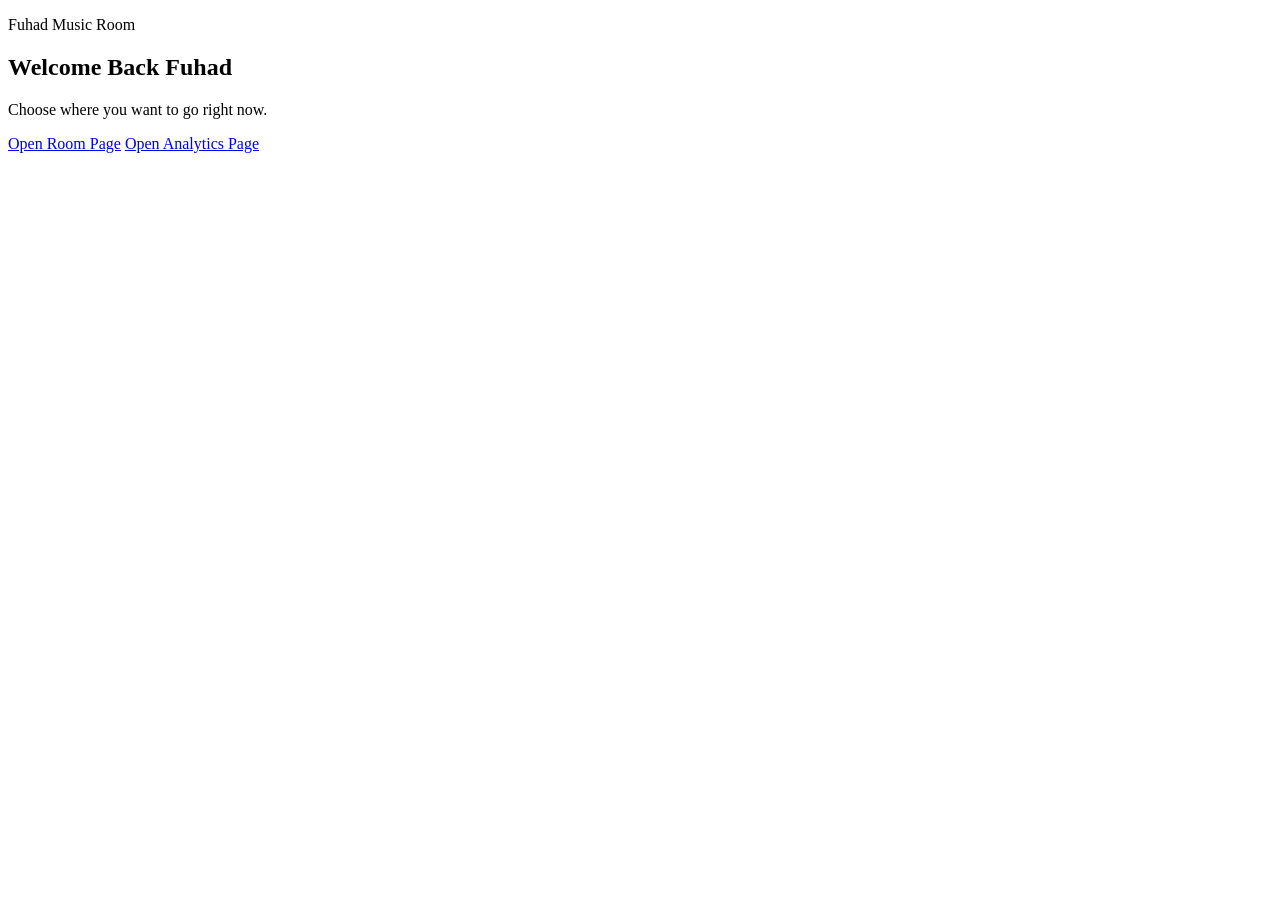
==== commit 63fc6646: "Update index.html" ====
--- a/index.html
+++ b/index.html
@@ -3,8 +3,8 @@
   <head>
     <meta charset="utf-8" />
     <meta name="viewport" content="width=device-width, initial-scale=1" />
-    <meta name="theme-color" content="#3b3c36" />
-    <meta name="description" content="Fuhad Music Room is a private Spotify analytics room." />
+    <meta name="theme-color" content="#5E3B8C" />
+    <meta name="description" content="Welcome page for Fuhad Music Room." />
     <title>Fuhad Music Room</title>
     <link rel="preconnect" href="https://fonts.googleapis.com" />
     <link rel="preconnect" href="https://fonts.gstatic.com" crossorigin />
@@ -13,7 +13,6 @@
       rel="stylesheet"
     />
     <link rel="stylesheet" href="/styles.css" />
-    <script src="/js/nav.js" defer></script>
   </head>
   <body class="landing-page">
     <div class="cosmos-bg" aria-hidden="true">
@@ -24,63 +23,16 @@
     </div>
 
     <main class="site-shell">
-      <header class="topbar">
-        <div class="brand-block">
-          <p class="kicker">Spotify + Analytics</p>
-          <h1>Fuhad Music Room</h1>
-        </div>
-        <div class="topbar-actions">
-          <a class="btn btn-primary" href="/api/login">Enter Room</a>
-          <a class="btn btn-secondary" href="/app.html">Open Analytics</a>
-        </div>
-      </header>
-
       <section class="panel hero-panel" aria-labelledby="home-hero-heading">
-        <p class="kicker">Private Listening Workspace</p>
-        <h2 id="home-hero-heading">Understand your Spotify listening with one clean dashboard.</h2>
-        <p class="lede">
-          This project is now focused on analytics. Connect Spotify, choose a time range, and view
-          the listening patterns that actually matter.
-        </p>
+        <p class="kicker">Fuhad Music Room</p>
+        <h2 id="home-hero-heading">Welcome Back Fuhad</h2>
+        <p class="lede">Choose where you want to go right now.</p>
 
         <div id="landing-error" class="banner banner-error hidden" role="alert"></div>
 
         <div class="hero-actions">
-          <a class="btn btn-primary" href="/api/login">Connect Spotify</a>
-          <a class="btn btn-secondary" href="/enter.html">Go to Enter Page</a>
-        </div>
-      </section>
-
-      <section id="home-features" class="panel" aria-labelledby="home-features-heading">
-        <div class="panel-head">
-          <div>
-            <p class="kicker">Core Features</p>
-            <h2 id="home-features-heading">What this website does</h2>
-          </div>
-        </div>
-
-        <div class="feature-grid">
-          <article class="feature-card">
-            <h3>Top Track Analytics</h3>
-            <p>See popularity patterns across your top tracks by time range.</p>
-          </article>
-          <article class="feature-card">
-            <h3>Artist + Genre Trends</h3>
-            <p>Understand which artists and genres dominate your listening profile.</p>
-          </article>
-          <article class="feature-card">
-            <h3>Recent Playback Rhythm</h3>
-            <p>Track when you actually listen using recent-played hour distributions.</p>
-          </article>
-        </div>
-      </section>
-
-      <section id="home-cta" class="panel cta-panel" aria-labelledby="home-cta-heading">
-        <h2 id="home-cta-heading">Ready to view your analytics?</h2>
-        <p class="subtle-text">Start with Spotify login, then open the analytics dashboard.</p>
-        <div class="hero-actions">
-          <a class="btn btn-primary" href="/api/login">Enter Room</a>
-          <a class="btn btn-secondary" href="/app.html">Open Analytics</a>
+          <a class="btn btn-primary" href="/enter.html">Open Room Page</a>
+          <a class="btn btn-secondary" href="/app.html">Open Analytics Page</a>
         </div>
       </section>
     </main>
@@ -98,103 +50,3 @@
     </script>
   </body>
 </html>
-<!doctype html>
-<html lang="en">
-  <head>
-    <meta charset="utf-8" />
-    <meta name="viewport" content="width=device-width, initial-scale=1" />
-    <meta name="theme-color" content="#3b3c36" />
-    <meta name="description" content="Fuhad Music Room is a private Spotify analytics room." />
-    <title>Fuhad Music Room</title>
-    <link rel="preconnect" href="https://fonts.googleapis.com" />
-    <link rel="preconnect" href="https://fonts.gstatic.com" crossorigin />
-    <link
-      href="https://fonts.googleapis.com/css2?family=Manrope:wght@400;500;600;700;800&display=swap"
-      rel="stylesheet"
-    />
-    <link rel="stylesheet" href="/styles.css" />
-    <script src="/js/nav.js" defer></script>
-  </head>
-  <body class="landing-page">
-    <div class="cosmos-bg" aria-hidden="true">
-      <span class="orb orb-a"></span>
-      <span class="orb orb-b"></span>
-      <span class="orb orb-c"></span>
-      <span class="stars"></span>
-    </div>
-
-    <main class="site-shell">
-      <header class="topbar">
-        <div class="brand-block">
-          <p class="kicker">Spotify + Analytics</p>
-          <h1>Fuhad Music Room</h1>
-        </div>
-        <div class="topbar-actions">
-          <a class="btn btn-primary" href="/api/login">Enter Room</a>
-          <a class="btn btn-secondary" href="/app.html">Open Analytics</a>
-        </div>
-      </header>
-
-      <section class="panel hero-panel" aria-labelledby="home-hero-heading">
-        <p class="kicker">Private Listening Workspace</p>
-        <h2 id="home-hero-heading">Understand your Spotify listening with one clean dashboard.</h2>
-        <p class="lede">
-          This project is now focused on analytics. Connect Spotify, choose a time range, and view
-          the listening patterns that actually matter.
-        </p>
-
-        <div id="landing-error" class="banner banner-error hidden" role="alert"></div>
-
-        <div class="hero-actions">
-          <a class="btn btn-primary" href="/api/login">Connect Spotify</a>
-          <a class="btn btn-secondary" href="/enter.html">Go to Enter Page</a>
-        </div>
-      </section>
-
-      <section id="home-features" class="panel" aria-labelledby="home-features-heading">
-        <div class="panel-head">
-          <div>
-            <p class="kicker">Core Features</p>
-            <h2 id="home-features-heading">What this website does</h2>
-          </div>
-        </div>
-
-        <div class="feature-grid">
-          <article class="feature-card">
-            <h3>Top Track Analytics</h3>
-            <p>See popularity patterns across your top tracks by time range.</p>
-          </article>
-          <article class="feature-card">
-            <h3>Artist + Genre Trends</h3>
-            <p>Understand which artists and genres dominate your listening profile.</p>
-          </article>
-          <article class="feature-card">
-            <h3>Recent Playback Rhythm</h3>
-            <p>Track when you actually listen using recent-played hour distributions.</p>
-          </article>
-        </div>
-      </section>
-
-      <section id="home-cta" class="panel cta-panel" aria-labelledby="home-cta-heading">
-        <h2 id="home-cta-heading">Ready to view your analytics?</h2>
-        <p class="subtle-text">Start with Spotify login, then open the analytics dashboard.</p>
-        <div class="hero-actions">
-          <a class="btn btn-primary" href="/api/login">Enter Room</a>
-          <a class="btn btn-secondary" href="/app.html">Open Analytics</a>
-        </div>
-      </section>
-    </main>
-
-    <script>
-      (function () {
-        const params = new URLSearchParams(window.location.search);
-        const rawError = params.get("error");
-        if (!rawError) return;
-        const banner = document.getElementById("landing-error");
-        if (!banner) return;
-        banner.textContent = rawError;
-        banner.classList.remove("hidden");
-      })();
-    </script>
-  </body>
-</html>
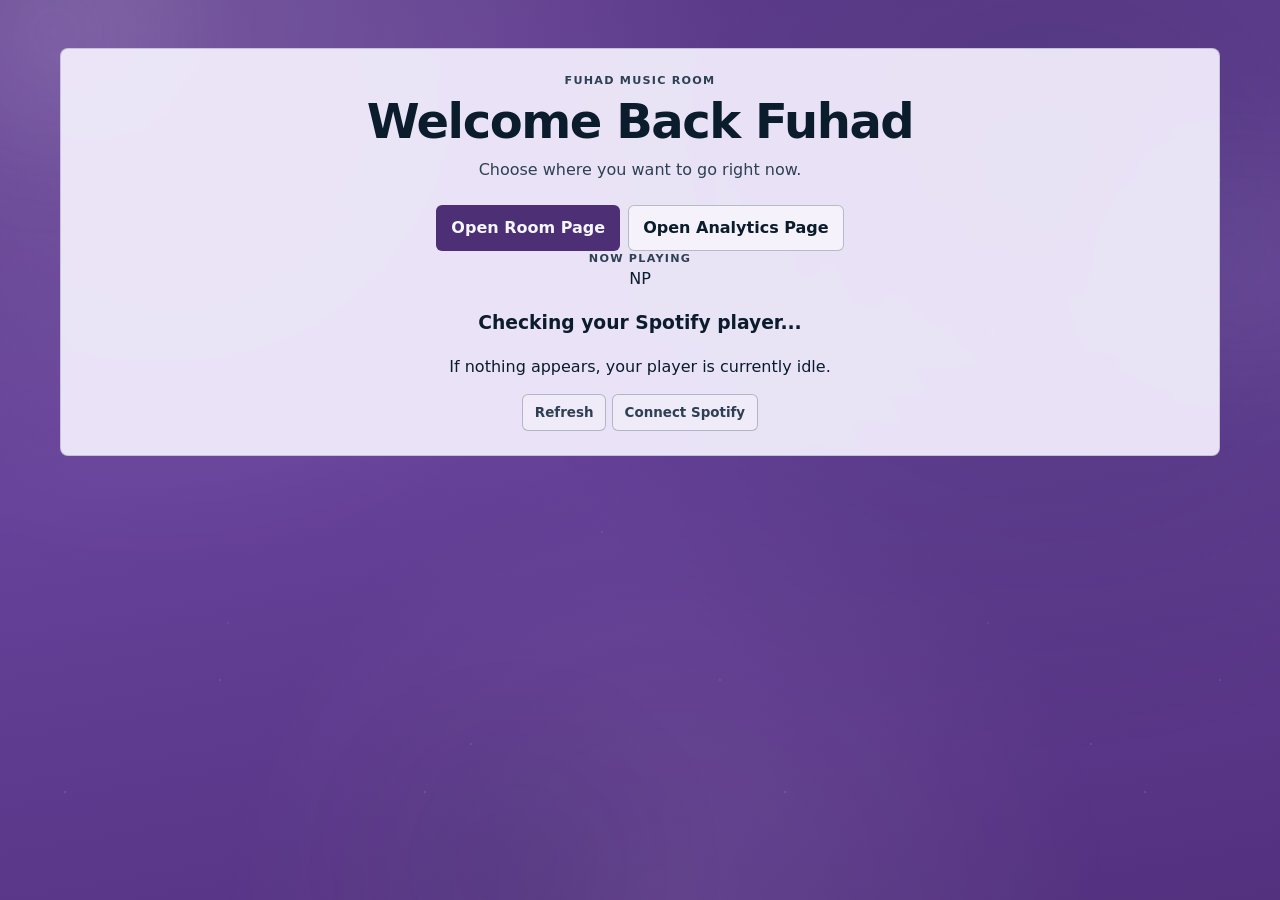
==== commit 9842b9a2: "Update index.html" ====
--- a/index.html
+++ b/index.html
@@ -3,7 +3,7 @@
   <head>
     <meta charset="utf-8" />
     <meta name="viewport" content="width=device-width, initial-scale=1" />
-    <meta name="theme-color" content="#5E3B8C" />
+    <meta name="theme-color" content="#000000" />
     <meta name="description" content="Welcome page for Fuhad Music Room." />
     <title>Fuhad Music Room</title>
     <link rel="preconnect" href="https://fonts.googleapis.com" />
@@ -13,6 +13,9 @@
       rel="stylesheet"
     />
     <link rel="stylesheet" href="/styles.css" />
+    <script src="https://cdn.jsdelivr.net/npm/gsap@3.12.5/dist/gsap.min.js" defer></script>
+    <script src="/js/animations.js" defer></script>
+    <script src="/js/home.js" defer></script>
   </head>
   <body class="landing-page">
     <div class="cosmos-bg" aria-hidden="true">
@@ -34,6 +37,26 @@
           <a class="btn btn-primary" href="/enter.html">Open Room Page</a>
           <a class="btn btn-secondary" href="/app.html">Open Analytics Page</a>
         </div>
+
+        <section class="now-playing-panel" aria-live="polite" aria-label="Now playing">
+          <p class="kicker">Now Playing</p>
+          <div class="now-playing-card">
+            <div id="now-playing-art" class="now-playing-art">
+              <div class="now-playing-fallback" aria-hidden="true">NP</div>
+            </div>
+            <div class="now-playing-body">
+              <h3 id="now-playing-title" class="now-playing-title">Checking your Spotify player...</h3>
+              <p id="now-playing-meta" class="now-playing-meta">If nothing appears, your player is currently idle.</p>
+            </div>
+          </div>
+          <div class="now-playing-actions">
+            <button id="now-playing-refresh" class="btn btn-ghost btn-small" type="button">Refresh</button>
+            <a id="now-playing-link" class="btn btn-secondary btn-small hidden" href="#" target="_blank" rel="noreferrer">
+              Open in Spotify
+            </a>
+            <a class="btn btn-ghost btn-small" href="/api/login">Connect Spotify</a>
+          </div>
+        </section>
       </section>
     </main>
 
--- a/styles.css
+++ b/styles.css
@@ -0,0 +1,757 @@
+:root {
+  --theme: #5e3b8c;
+  --theme-deep: #4c2f74;
+  --surface: rgba(246, 241, 255, 0.92);
+  --surface-2: rgba(239, 231, 251, 0.92);
+  --line: rgba(11, 28, 45, 0.16);
+  --line-2: rgba(11, 28, 45, 0.26);
+  --text: #0b1c2d;
+  --text-2: #2e4053;
+  --success: #2b9c67;
+  --error: #b4435a;
+  --radius-1: 4px;
+  --radius-2: 6px;
+  --radius-3: 8px;
+  --s-1: 4px;
+  --s-2: 8px;
+  --s-3: 12px;
+  --s-4: 16px;
+  --s-5: 24px;
+  --s-6: 32px;
+  --s-7: 48px;
+  --max-width: 1160px;
+  --ease: 180ms ease;
+}
+
+*,
+*::before,
+*::after {
+  box-sizing: border-box;
+}
+
+html,
+body {
+  margin: 0;
+  min-height: 100%;
+}
+
+body {
+  font-family: "Manrope", ui-sans-serif, system-ui, -apple-system, "Segoe UI", sans-serif;
+  color: var(--text);
+  line-height: 1.45;
+  overflow-x: hidden;
+  background: linear-gradient(170deg, var(--theme) 0%, #67429a 45%, #53317f 100%);
+}
+
+a {
+  color: inherit;
+  text-decoration: none;
+}
+
+button,
+input {
+  font: inherit;
+}
+
+img {
+  display: block;
+  max-width: 100%;
+}
+
+.hidden {
+  display: none !important;
+}
+
+.sr-only {
+  position: absolute;
+  width: 1px;
+  height: 1px;
+  padding: 0;
+  margin: -1px;
+  overflow: hidden;
+  clip: rect(0, 0, 0, 0);
+  border: 0;
+  white-space: nowrap;
+}
+
+.cosmos-bg {
+  position: fixed;
+  inset: 0;
+  z-index: -2;
+  pointer-events: none;
+  background:
+    radial-gradient(circle at 12% 0%, rgba(255, 255, 255, 0.14), transparent 40%),
+    radial-gradient(circle at 82% 22%, rgba(11, 28, 45, 0.18), transparent 44%),
+    radial-gradient(circle at 52% 100%, rgba(255, 255, 255, 0.08), transparent 40%);
+}
+
+.orb {
+  position: absolute;
+  border-radius: 50%;
+  opacity: 0.28;
+  filter: blur(58px);
+}
+
+.orb-a {
+  width: 220px;
+  height: 220px;
+  top: -78px;
+  left: -56px;
+  background: rgba(214, 197, 242, 0.48);
+}
+
+.orb-b {
+  width: 230px;
+  height: 230px;
+  top: 16%;
+  right: -80px;
+  background: rgba(255, 255, 255, 0.18);
+}
+
+.orb-c {
+  width: 260px;
+  height: 260px;
+  bottom: -96px;
+  left: 30%;
+  background: rgba(11, 28, 45, 0.22);
+}
+
+.stars {
+  position: absolute;
+  inset: 0;
+  opacity: 0.18;
+  background-image:
+    radial-gradient(circle at 18% 20%, rgba(255, 255, 255, 0.6) 0 1px, transparent 1.2px),
+    radial-gradient(circle at 44% 36%, rgba(255, 255, 255, 0.45) 0 1px, transparent 1.2px),
+    radial-gradient(circle at 76% 20%, rgba(255, 255, 255, 0.52) 0 1px, transparent 1.2px),
+    radial-gradient(circle at 86% 76%, rgba(255, 255, 255, 0.38) 0 1px, transparent 1.2px),
+    radial-gradient(circle at 30% 82%, rgba(255, 255, 255, 0.35) 0 1px, transparent 1.2px);
+  background-size: 360px 360px, 500px 500px, 620px 620px, 700px 700px, 760px 760px;
+}
+
+.site-shell,
+.dashboard-shell {
+  width: min(calc(100% - var(--s-4)), var(--max-width));
+  margin-inline: auto;
+  padding: var(--s-4) 0 var(--s-7);
+}
+
+.topbar,
+.panel {
+  background: var(--surface);
+  border: 1px solid var(--line);
+  border-radius: var(--radius-3);
+  backdrop-filter: blur(4px);
+}
+
+.topbar {
+  padding: var(--s-4);
+  display: flex;
+  align-items: center;
+  justify-content: space-between;
+  gap: var(--s-4);
+  flex-wrap: wrap;
+}
+
+.panel {
+  padding: var(--s-5);
+}
+
+.kicker {
+  margin: 0;
+  color: var(--text-2);
+  text-transform: uppercase;
+  letter-spacing: 0.11em;
+  font-size: 0.7rem;
+  font-weight: 700;
+}
+
+.brand-block h1 {
+  margin: var(--s-1) 0 0;
+  font-size: clamp(1.25rem, 4vw, 1.95rem);
+  line-height: 1.08;
+  letter-spacing: -0.02em;
+}
+
+.topbar-actions {
+  display: flex;
+  gap: var(--s-2);
+  flex-wrap: wrap;
+}
+
+.btn {
+  appearance: none;
+  border: 1px solid var(--line-2);
+  border-radius: var(--radius-2);
+  background: rgba(255, 255, 255, 0.4);
+  color: var(--text);
+  padding: 10px 14px;
+  display: inline-flex;
+  align-items: center;
+  justify-content: center;
+  font-weight: 700;
+  cursor: pointer;
+  transition:
+    background-color var(--ease),
+    border-color var(--ease),
+    color var(--ease),
+    transform var(--ease);
+}
+
+.btn:hover {
+  border-color: rgba(11, 28, 45, 0.45);
+  background: rgba(255, 255, 255, 0.64);
+}
+
+.btn:active {
+  transform: translateY(1px);
+}
+
+.btn:focus-visible,
+.tab:focus-visible,
+.mobile-nav-toggle:focus-visible,
+.mobile-nav-close:focus-visible,
+.mobile-nav-link:focus-visible {
+  outline: 2px solid rgba(11, 28, 45, 0.68);
+  outline-offset: 2px;
+}
+
+.btn:disabled {
+  opacity: 0.55;
+  cursor: not-allowed;
+}
+
+.btn-primary {
+  background: var(--theme-deep);
+  color: #f4f7fb;
+  border-color: transparent;
+}
+
+.btn-primary:hover {
+  background: #412865;
+  color: #f4f7fb;
+}
+
+.btn-secondary {
+  background: rgba(255, 255, 255, 0.56);
+}
+
+.btn-ghost {
+  background: rgba(255, 255, 255, 0.32);
+  color: var(--text-2);
+}
+
+.btn-small {
+  padding: 8px 12px;
+  font-size: 0.84rem;
+}
+
+.subtle-text {
+  margin: 0;
+  color: var(--text-2);
+  font-size: 0.9rem;
+}
+
+.banner {
+  margin-top: var(--s-4);
+  padding: var(--s-3);
+  border-radius: var(--radius-2);
+  border: 1px solid var(--line);
+}
+
+.banner-error {
+  background: rgba(180, 67, 90, 0.14);
+  border-color: rgba(180, 67, 90, 0.35);
+  color: #6c1f30;
+}
+
+.hero-panel {
+  margin-top: var(--s-6);
+  text-align: center;
+}
+
+.hero-panel h2 {
+  margin: var(--s-2) 0 0;
+  font-size: clamp(1.8rem, 6vw, 3rem);
+  line-height: 1.02;
+  letter-spacing: -0.03em;
+}
+
+.lede {
+  margin: var(--s-3) auto 0;
+  max-width: 56ch;
+  color: var(--text-2);
+}
+
+.hero-actions {
+  margin-top: var(--s-5);
+  display: flex;
+  justify-content: center;
+  gap: var(--s-2);
+  flex-wrap: wrap;
+}
+
+.tabs-panel {
+  margin-top: var(--s-4);
+}
+
+.tabs {
+  display: flex;
+  gap: var(--s-4);
+  border-bottom: 1px solid var(--line);
+  padding-bottom: var(--s-1);
+  flex-wrap: wrap;
+}
+
+.tab {
+  appearance: none;
+  border: 0;
+  background: transparent;
+  color: var(--text-2);
+  padding: 0 0 var(--s-2);
+  cursor: pointer;
+  font-weight: 700;
+  position: relative;
+  transition: color var(--ease);
+}
+
+.tab::after {
+  content: "";
+  position: absolute;
+  left: 0;
+  right: 0;
+  bottom: -5px;
+  height: 2px;
+  background: transparent;
+  transition: background-color var(--ease);
+}
+
+.tab:hover,
+.tab.is-active {
+  color: var(--text);
+}
+
+.tab.is-active::after {
+  background: var(--theme-deep);
+}
+
+.dashboard-grid {
+  margin-top: var(--s-5);
+  display: grid;
+  grid-template-columns: 1fr;
+  gap: var(--s-4);
+}
+
+.panel-head {
+  display: flex;
+  justify-content: space-between;
+  gap: var(--s-3);
+  align-items: flex-start;
+  margin-bottom: var(--s-4);
+  flex-wrap: wrap;
+}
+
+.panel-head h2 {
+  margin: var(--s-1) 0 0;
+  font-size: 1.15rem;
+  letter-spacing: -0.01em;
+}
+
+.analytics-metric-grid {
+  display: grid;
+  grid-template-columns: repeat(2, minmax(0, 1fr));
+  gap: var(--s-3);
+}
+
+.analytics-metric-card {
+  border: 1px solid rgba(11, 28, 45, 0.12);
+  border-radius: var(--radius-2);
+  background: var(--surface-2);
+  padding: var(--s-3);
+  display: grid;
+  gap: 6px;
+}
+
+.analytics-metric-label {
+  font-size: 0.7rem;
+  text-transform: uppercase;
+  letter-spacing: 0.08em;
+  color: var(--text-2);
+  font-weight: 700;
+}
+
+.analytics-metric-card strong {
+  font-size: 1.18rem;
+  line-height: 1;
+}
+
+.chart-wrap {
+  position: relative;
+  width: 100%;
+  height: 280px;
+}
+
+.chart-wrap canvas {
+  width: 100% !important;
+  height: 100% !important;
+}
+
+.analytics-list,
+.room-list {
+  margin: 0;
+  padding: 0;
+  list-style: none;
+  display: grid;
+  gap: var(--s-2);
+}
+
+.analytics-list li,
+.room-list li {
+  border: 1px solid rgba(11, 28, 45, 0.12);
+  border-radius: var(--radius-2);
+  background: var(--surface-2);
+  padding: 10px 12px;
+  display: flex;
+  gap: var(--s-2);
+  justify-content: space-between;
+  align-items: center;
+}
+
+.analytics-list li span,
+.room-item-main {
+  min-width: 0;
+  display: grid;
+  gap: 2px;
+}
+
+.analytics-list li small,
+.room-item-main small {
+  color: var(--text-2);
+  font-size: 0.8rem;
+}
+
+.analytics-list li strong,
+.room-item-rank {
+  color: var(--theme-deep);
+  font-size: 0.88rem;
+  font-weight: 800;
+}
+
+.analytics-list-empty,
+.room-list-empty {
+  justify-content: flex-start !important;
+  color: var(--text-2);
+}
+
+.room-controls {
+  display: grid;
+  gap: var(--s-3);
+}
+
+.room-controls-actions {
+  display: flex;
+  justify-content: flex-end;
+}
+
+.room-item {
+  display: flex;
+  align-items: center;
+  justify-content: space-between;
+  gap: var(--s-3);
+}
+
+.room-item-main-wrap {
+  display: flex;
+  align-items: center;
+  gap: var(--s-3);
+  min-width: 0;
+}
+
+.room-item-art {
+  width: 46px;
+  height: 46px;
+  border-radius: var(--radius-1);
+  overflow: hidden;
+  flex: 0 0 46px;
+  background: rgba(94, 59, 140, 0.24);
+  border: 1px solid rgba(11, 28, 45, 0.12);
+}
+
+.room-item-art img {
+  width: 100%;
+  height: 100%;
+  object-fit: cover;
+}
+
+.room-item-art-fallback {
+  width: 100%;
+  height: 100%;
+  display: grid;
+  place-items: center;
+  color: var(--text-2);
+  font-weight: 800;
+}
+
+.panel-span-2 {
+  grid-column: span 1;
+}
+
+.mobile-nav-toggle,
+.mobile-nav-backdrop,
+.mobile-nav-drawer {
+  display: none;
+}
+
+.mobile-nav-toggle {
+  appearance: none;
+  border: 1px solid var(--line-2);
+  background: rgba(255, 255, 255, 0.42);
+  color: var(--text);
+  border-radius: var(--radius-2);
+  width: 42px;
+  height: 42px;
+  padding: 0;
+  align-items: center;
+  justify-content: center;
+  cursor: pointer;
+}
+
+.mobile-nav-toggle-lines {
+  width: 18px;
+  height: 14px;
+  display: grid;
+  align-content: space-between;
+}
+
+.mobile-nav-toggle-lines span {
+  display: block;
+  width: 100%;
+  height: 1.5px;
+  background: currentColor;
+}
+
+.mobile-nav-backdrop {
+  position: fixed;
+  inset: 0;
+  border: 0;
+  background: rgba(11, 28, 45, 0.46);
+  opacity: 0;
+  pointer-events: none;
+  transition: opacity 220ms ease;
+  z-index: 78;
+}
+
+.mobile-nav-drawer {
+  position: fixed;
+  top: 0;
+  right: 0;
+  bottom: 0;
+  width: min(86vw, 340px);
+  background: rgba(245, 238, 255, 0.98);
+  border-left: 1px solid var(--line-2);
+  transform: translateX(100%);
+  transition: transform 220ms ease;
+  z-index: 79;
+  grid-template-rows: auto 1fr;
+}
+
+.mobile-nav-header {
+  padding: var(--s-4);
+  border-bottom: 1px solid var(--line);
+  display: flex;
+  justify-content: space-between;
+  gap: var(--s-3);
+}
+
+.mobile-nav-kicker {
+  margin: 0;
+  color: var(--text-2);
+  text-transform: uppercase;
+  letter-spacing: 0.1em;
+  font-size: 0.66rem;
+  font-weight: 700;
+}
+
+.mobile-nav-title {
+  margin: var(--s-1) 0 0;
+  font-size: 1rem;
+}
+
+.mobile-nav-close {
+  appearance: none;
+  border: 1px solid var(--line-2);
+  background: transparent;
+  color: var(--text);
+  border-radius: var(--radius-2);
+  min-height: 34px;
+  padding: 6px 10px;
+  cursor: pointer;
+}
+
+.mobile-nav-body {
+  padding: var(--s-3);
+  overflow-y: auto;
+}
+
+.mobile-nav-list {
+  margin: 0;
+  padding: 0;
+  list-style: none;
+  display: grid;
+  gap: var(--s-1);
+}
+
+.mobile-nav-link {
+  display: block;
+  width: 100%;
+  padding: 10px 12px;
+  border: 1px solid transparent;
+  border-radius: var(--radius-2);
+  transition: border-color var(--ease), background-color var(--ease), color var(--ease);
+}
+
+.mobile-nav-link:hover {
+  border-color: rgba(11, 28, 45, 0.22);
+  background: rgba(94, 59, 140, 0.08);
+}
+
+.mobile-nav-link.is-active {
+  border-color: rgba(11, 28, 45, 0.28);
+  background: rgba(94, 59, 140, 0.14);
+  font-weight: 700;
+}
+
+body.is-mobile-nav-open {
+  overflow: hidden;
+}
+
+body.is-mobile-nav-open .mobile-nav-backdrop {
+  opacity: 1;
+  pointer-events: auto;
+}
+
+body.is-mobile-nav-open .mobile-nav-drawer {
+  transform: translateX(0);
+}
+
+@media (min-width: 900px) {
+  .dashboard-grid {
+    grid-template-columns: repeat(3, minmax(0, 1fr));
+    gap: var(--s-5);
+  }
+
+  .panel-span-2 {
+    grid-column: span 2;
+  }
+
+  .chart-wrap {
+    height: 330px;
+  }
+}
+
+@media (max-width: 768px) {
+  .site-shell,
+  .dashboard-shell {
+    width: min(calc(100% - var(--s-3)), var(--max-width));
+    padding: var(--s-3) 0 var(--s-6);
+  }
+
+  .panel,
+  .topbar {
+    padding: var(--s-4);
+  }
+
+  .topbar-actions {
+    display: none;
+  }
+
+  .mobile-nav-toggle {
+    display: inline-flex;
+    margin-left: auto;
+  }
+
+  .mobile-nav-backdrop {
+    display: block;
+  }
+
+  .mobile-nav-drawer {
+    display: grid;
+  }
+
+  .hero-panel {
+    margin-top: var(--s-4);
+    text-align: left;
+  }
+
+  .hero-actions {
+    justify-content: flex-start;
+  }
+
+  .hero-actions .btn {
+    width: 100%;
+  }
+
+  .tabs {
+    display: grid;
+    gap: var(--s-2);
+    border-bottom: 0;
+    padding-bottom: 0;
+  }
+
+  .tab {
+    text-align: left;
+    padding: 8px 0;
+    border-bottom: 1px solid var(--line);
+  }
+
+  .tab::after {
+    left: 0;
+    right: auto;
+    width: 44px;
+    bottom: -1px;
+  }
+
+  .analytics-metric-grid {
+    grid-template-columns: 1fr;
+  }
+
+  .room-controls-actions {
+    justify-content: flex-start;
+  }
+
+  .panel-head {
+    flex-direction: column;
+    align-items: flex-start;
+  }
+
+  .chart-wrap {
+    height: 250px;
+  }
+}
+
+@media (max-width: 359px) {
+  .brand-block h1 {
+    font-size: 1.16rem;
+  }
+
+  .room-item-main-wrap {
+    gap: var(--s-2);
+  }
+
+  .room-item-art {
+    width: 40px;
+    height: 40px;
+    flex-basis: 40px;
+  }
+}
+
+@media (prefers-reduced-motion: reduce) {
+  *,
+  *::before,
+  *::after {
+    animation-duration: 0.001ms !important;
+    animation-iteration-count: 1 !important;
+    transition-duration: 0.001ms !important;
+    scroll-behavior: auto !important;
+  }
+}
